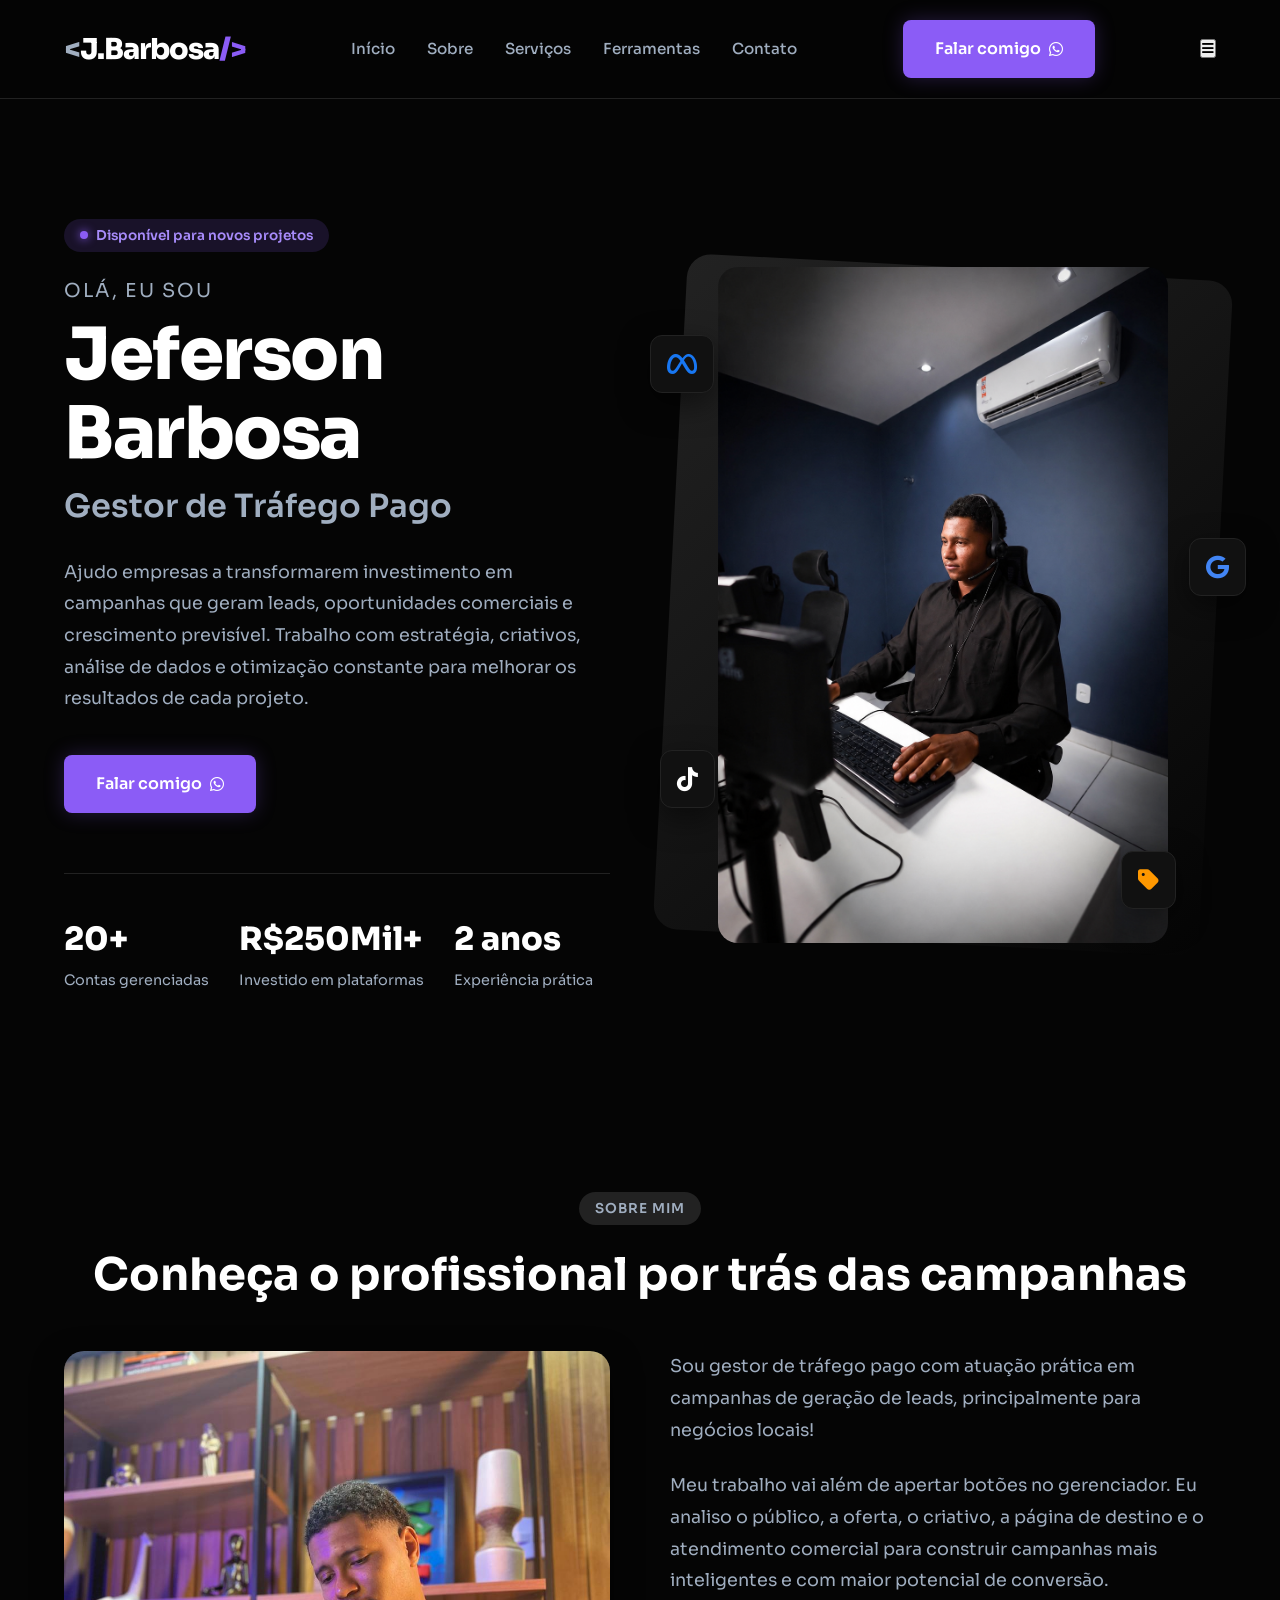
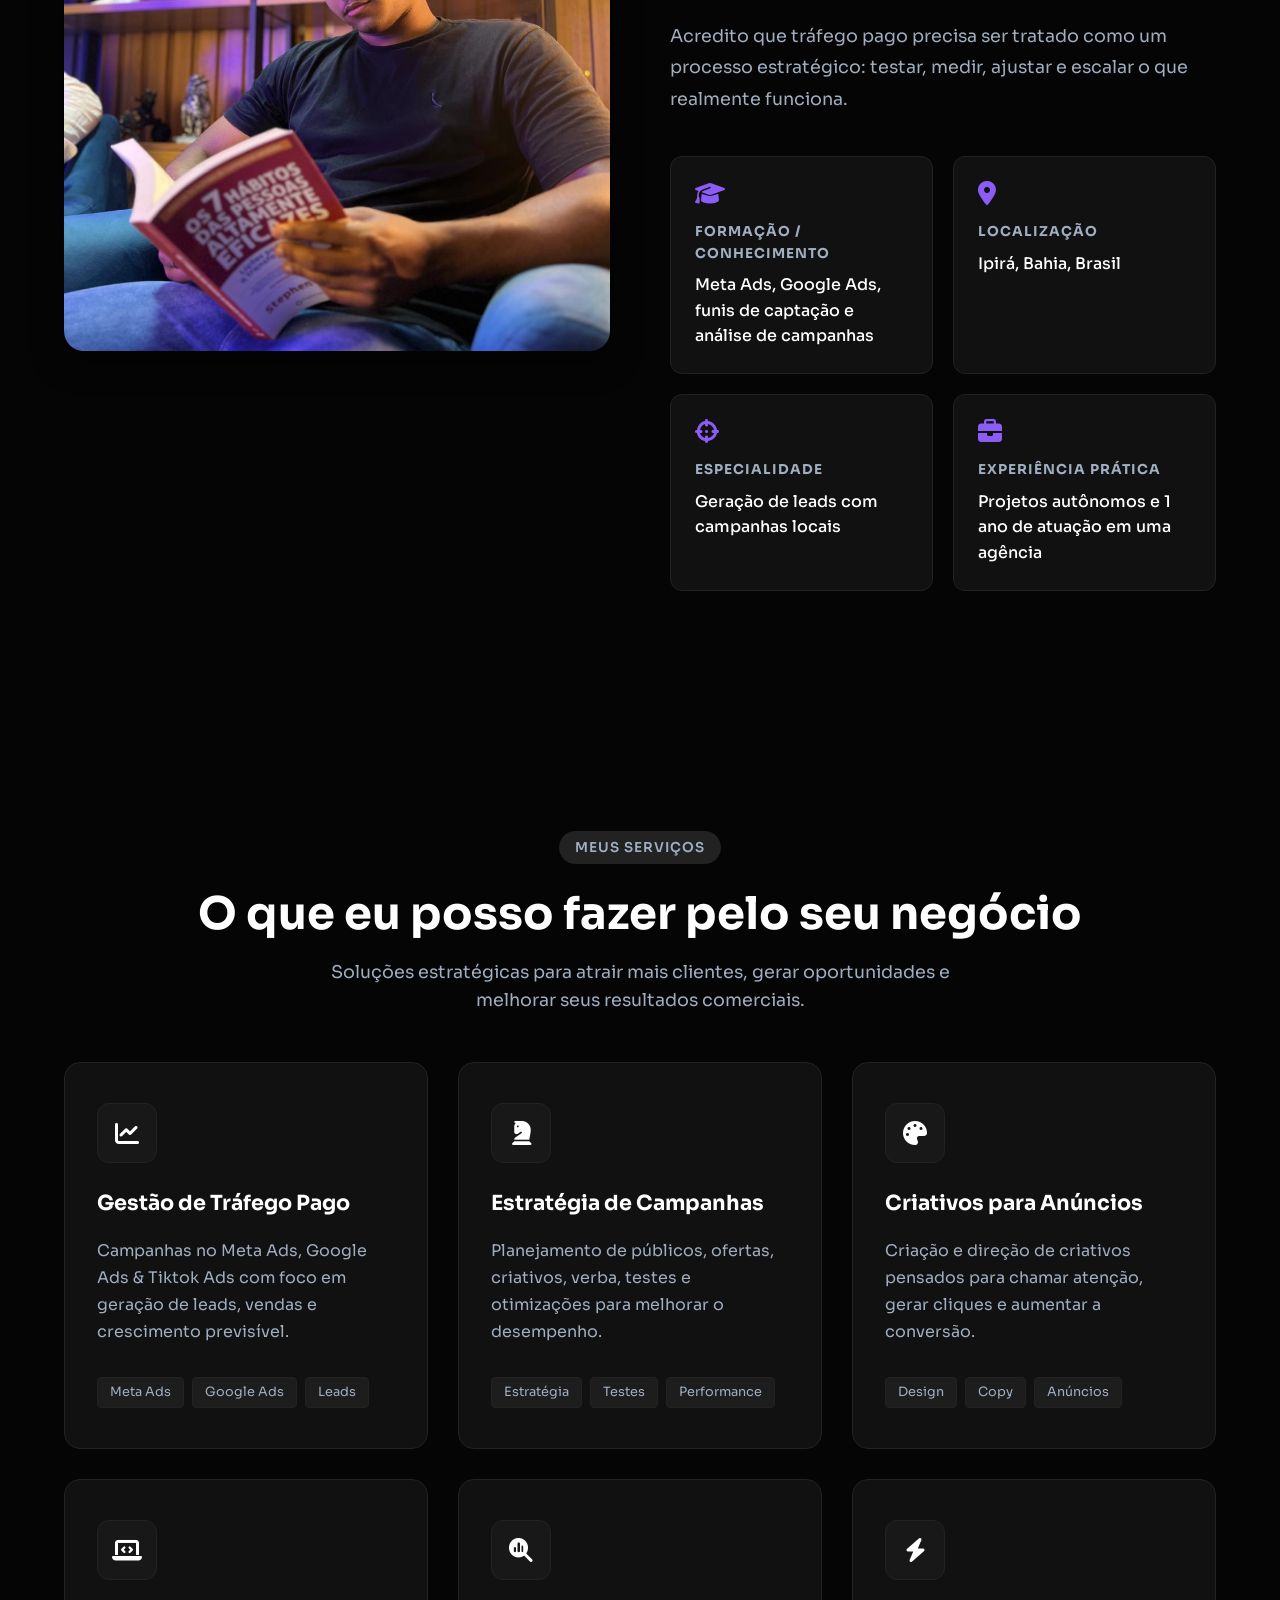
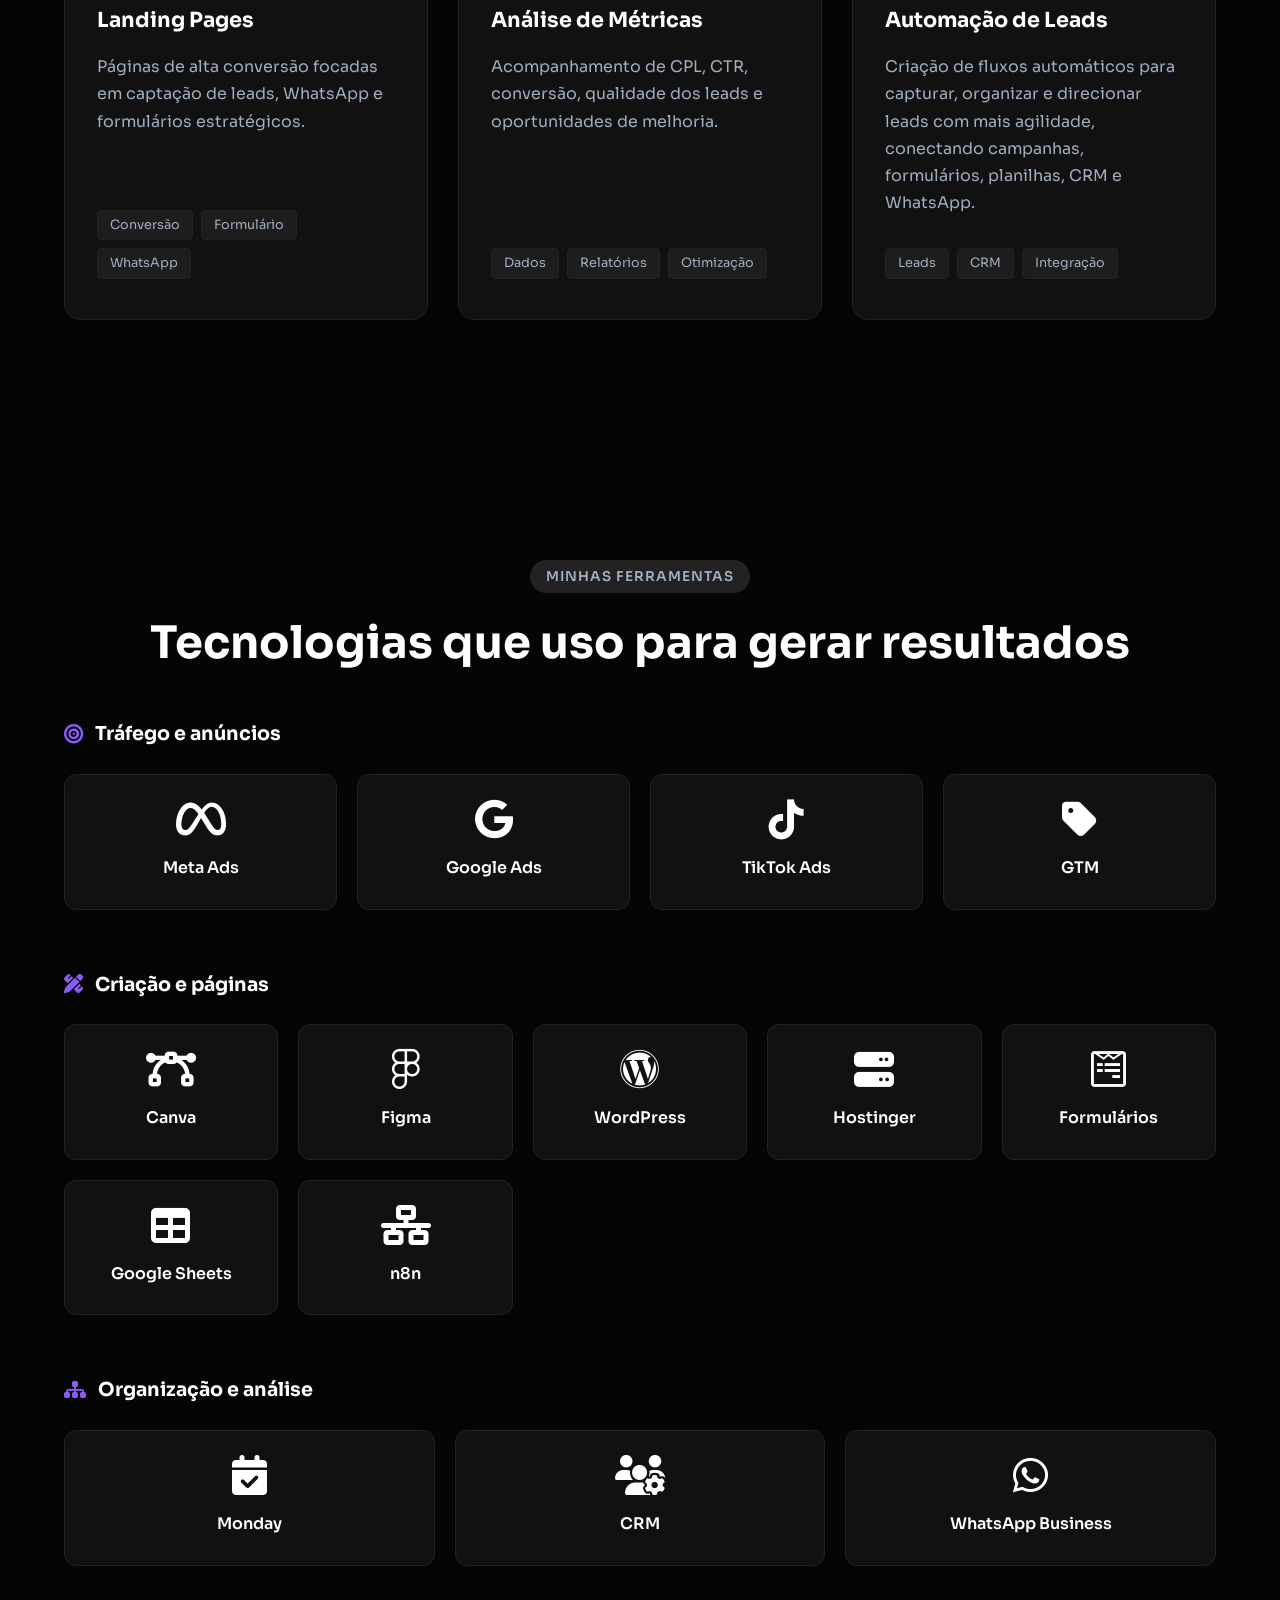
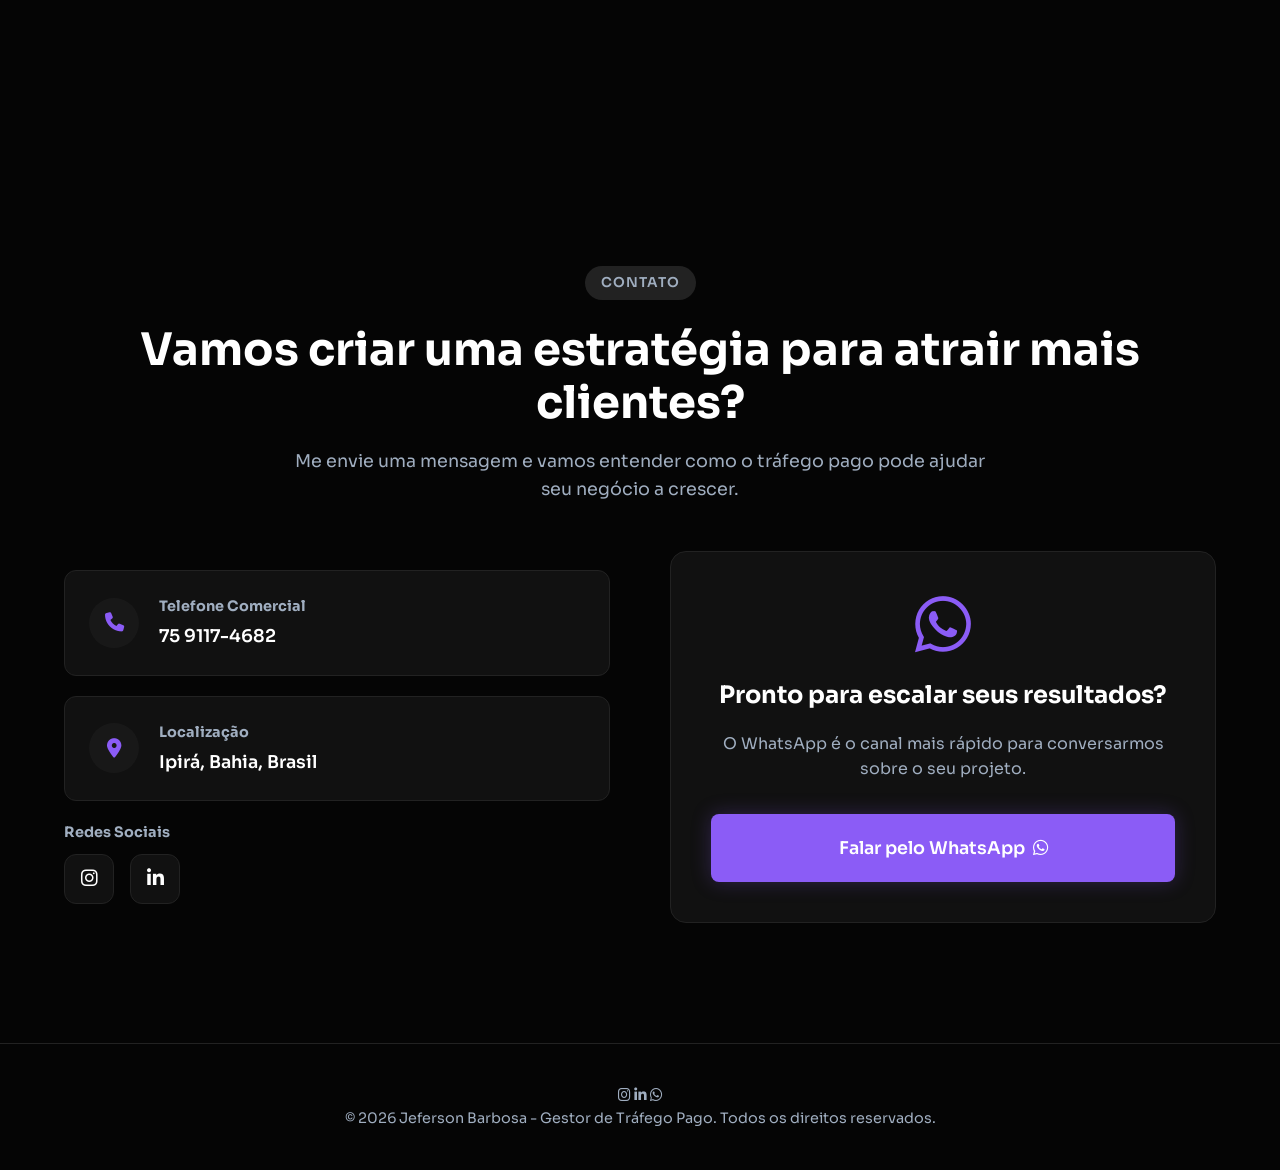
==== index.html @ 3fdb2f3f "Deploy: Atualização do portfólio para versão HTML estática (Dark Theme)" ====
<!DOCTYPE html>
<html lang="pt-BR">
<head>
    <meta charset="UTF-8">
    <meta name="viewport" content="width=device-width, initial-scale=1.0">
    <title>Jeferson Barbosa - Gestor de Tráfego Pago</title>
    
    <!-- Google Fonts -->
    <link href="https://fonts.googleapis.com/css2?family=Sora:wght@300;400;600;700;800&display=swap" rel="stylesheet">
    
    <!-- Font Awesome -->
    <link rel="stylesheet" href="https://cdnjs.cloudflare.com/ajax/libs/font-awesome/6.4.0/css/all.min.css">
    
    <!-- Custom CSS -->
    <link rel="stylesheet" href="style.css">
</head>
<body>

    <!-- Header Section -->
    <header class="header">
        <div class="container">
            <div class="navbar">
                <a href="#" class="logo" style="font-size: 1.8rem; font-weight: 800; color: var(--color-text-main); letter-spacing: -1px;">
                    <span style="color: var(--color-text-muted);">&lt;</span>J.Barbosa<span style="color: var(--color-accent);">/&gt;</span>
                </a>
                
                <nav class="nav-links">
                    <a href="#inicio" class="nav-link">Início</a>
                    <a href="#sobre" class="nav-link">Sobre</a>
                    <a href="#servicos" class="nav-link">Serviços</a>
                    <a href="#ferramentas" class="nav-link">Ferramentas</a>
                    <a href="#contato" class="nav-link">Contato</a>
                </nav>

                <a href="https://api.whatsapp.com/send?phone=5575992917195&text=Ol%C3%A1%2C%20Jeferson%21%20Gostaria%20de%20entender%20como%20o%20tr%C3%A1fego%20pago%20pode%20ajudar%20meu%20neg%C3%B3cio." class="btn btn-primary" target="_blank" rel="noopener noreferrer">
                    Falar comigo <i class="fa-brands fa-whatsapp"></i>
                </a>
                
                <button class="mobile-menu-btn">
                    <i class="fa-solid fa-bars"></i>
                </button>
            </div>
        </div>
    </header>

    <!-- 1. Hero / Início -->
    <section class="hero" id="inicio">
        <div class="container">
            <div class="hero-content">
                <div class="hero-text">
                    <div class="hero-badge">
                        Disponível para novos projetos
                    </div>
                    <p class="hero-greeting">Olá, eu sou</p>
                    <h1 class="hero-title">Jeferson Barbosa</h1>
                    <h2 class="hero-subtitle">Gestor de Tráfego Pago</h2>
                    
                    <p class="hero-description">
                        Ajudo empresas a transformarem investimento em campanhas que geram leads, oportunidades comerciais e crescimento previsível. Trabalho com estratégia, criativos, análise de dados e otimização constante para melhorar os resultados de cada projeto.
                    </p>
                    
                    <a href="https://api.whatsapp.com/send?phone=5575992917195&text=Ol%C3%A1%2C%20Jeferson%21%20Tenho%20interesse%20em%20estruturar%20campanhas%20para%20gerar%20leads." class="btn btn-primary" target="_blank" rel="noopener noreferrer">
                        Falar comigo <i class="fa-brands fa-whatsapp"></i>
                    </a>

                    <div class="hero-stats">
                        <div class="stat-item">
                            <h4>20+</h4>
                            <p>Contas gerenciadas</p>
                        </div>
                        <div class="stat-item">
                            <h4>R$250Mil+</h4>
                            <p>Investido em plataformas</p>
                        </div>
                        <div class="stat-item">
                            <h4>2 anos</h4>
                            <p>Experiência prática</p>
                        </div>
                    </div>
                </div>

                <div class="hero-image-container">
                    <div class="hero-image-bg"></div>
                    <img src="./assets/img/perfil.png" alt="Jeferson Barbosa - Gestor de Tráfego" class="hero-image" onerror="this.src='https://images.unsplash.com/photo-1556157382-97eda2d62296?w=500&auto=format&fit=crop&q=80'">
                    
                    <div class="floating-icon icon-meta"><i class="fa-brands fa-meta"></i></div>
                    <div class="floating-icon icon-google"><i class="fa-brands fa-google"></i></div>
                    <div class="floating-icon icon-tiktok"><i class="fa-brands fa-tiktok"></i></div>
                    <div class="floating-icon icon-gtm"><i class="fa-solid fa-tag"></i></div>
                </div>
            </div>
        </div>
    </section>

    <!-- 2. Sobre mim -->
    <section class="section-padding" id="sobre">
        <div class="container">
            <div class="text-center">
                <span class="section-tag">Sobre mim</span>
                <h2 class="section-title">Conheça o profissional por trás das campanhas</h2>
                <div class="section-subtitle mx-auto"></div>
            </div>

            <div class="sobre-grid">
                <div class="sobre-image-container">
                    <img src="./assets/img/sobre-foto.jpg" alt="Jeferson Estudando" style="width: 100%; height: 100%; max-height: 600px; object-fit: cover; border-radius: 20px; box-shadow: 0 10px 30px rgba(0,0,0,0.5);">
                </div>

                <div class="sobre-content">
                    <div class="sobre-text">
                        <p>
                            Sou gestor de tráfego pago com atuação prática em campanhas de geração de leads, principalmente para negócios locais!
                        </p>
                        <p>
                            Meu trabalho vai além de apertar botões no gerenciador. Eu analiso o público, a oferta, o criativo, a página de destino e o atendimento comercial para construir campanhas mais inteligentes e com maior potencial de conversão.
                        </p>
                        <p style="margin-bottom: 40px;">
                            Acredito que tráfego pago precisa ser tratado como um processo estratégico: testar, medir, ajustar e escalar o que realmente funciona.
                        </p>
                    </div>

                    <div class="info-cards">
                        <div class="info-card">
                            <i class="fa-solid fa-graduation-cap info-icon"></i>
                            <h4 class="info-title">Formação / Conhecimento</h4>
                            <p class="info-desc">Meta Ads, Google Ads, funis de captação e análise de campanhas</p>
                        </div>
                        <div class="info-card">
                            <i class="fa-solid fa-location-dot info-icon"></i>
                            <h4 class="info-title">Localização</h4>
                            <p class="info-desc">Ipirá, Bahia, Brasil</p>
                        </div>
                        <div class="info-card">
                            <i class="fa-solid fa-crosshairs info-icon"></i>
                            <h4 class="info-title">Especialidade</h4>
                            <p class="info-desc">Geração de leads com campanhas locais</p>
                        </div>
                        <div class="info-card">
                            <i class="fa-solid fa-briefcase info-icon"></i>
                            <h4 class="info-title">Experiência Prática</h4>
                            <p class="info-desc">Projetos autônomos e 1 ano de atuação em uma agência</p>
                        </div>
                    </div>
                </div>
            </div>
        </div>
    </section>

    <!-- 3. Serviços -->
    <section class="section-padding" id="servicos">
        <div class="container">
            <div class="text-center">
                <span class="section-tag">Meus serviços</span>
                <h2 class="section-title">O que eu posso fazer pelo seu negócio</h2>
                <p class="section-subtitle mx-auto">
                    Soluções estratégicas para atrair mais clientes, gerar oportunidades e melhorar seus resultados comerciais.
                </p>
            </div>

            <div class="services-grid">
                <!-- Card 1 -->
                <div class="service-card">
                    <div class="service-icon-wrap"><i class="fa-solid fa-chart-line"></i></div>
                    <h3 class="service-title">Gestão de Tráfego Pago</h3>
                    <p class="service-desc">Campanhas no Meta Ads, Google Ads & Tiktok Ads com foco em geração de leads, vendas e crescimento previsível.</p>
                    <div class="service-tags">
                        <span class="service-tag">Meta Ads</span>
                        <span class="service-tag">Google Ads</span>
                        <span class="service-tag">Leads</span>
                    </div>
                </div>

                <!-- Card 2 -->
                <div class="service-card">
                    <div class="service-icon-wrap"><i class="fa-solid fa-chess-knight"></i></div>
                    <h3 class="service-title">Estratégia de Campanhas</h3>
                    <p class="service-desc">Planejamento de públicos, ofertas, criativos, verba, testes e otimizações para melhorar o desempenho.</p>
                    <div class="service-tags">
                        <span class="service-tag">Estratégia</span>
                        <span class="service-tag">Testes</span>
                        <span class="service-tag">Performance</span>
                    </div>
                </div>

                <!-- Card 3 -->
                <div class="service-card">
                    <div class="service-icon-wrap"><i class="fa-solid fa-palette"></i></div>
                    <h3 class="service-title">Criativos para Anúncios</h3>
                    <p class="service-desc">Criação e direção de criativos pensados para chamar atenção, gerar cliques e aumentar a conversão.</p>
                    <div class="service-tags">
                        <span class="service-tag">Design</span>
                        <span class="service-tag">Copy</span>
                        <span class="service-tag">Anúncios</span>
                    </div>
                </div>

                <!-- Card 4 -->
                <div class="service-card">
                    <div class="service-icon-wrap"><i class="fa-solid fa-laptop-code"></i></div>
                    <h3 class="service-title">Landing Pages</h3>
                    <p class="service-desc">Páginas de alta conversão focadas em captação de leads, WhatsApp e formulários estratégicos.</p>
                    <div class="service-tags">
                        <span class="service-tag">Conversão</span>
                        <span class="service-tag">Formulário</span>
                        <span class="service-tag">WhatsApp</span>
                    </div>
                </div>

                <!-- Card 5 -->
                <div class="service-card">
                    <div class="service-icon-wrap"><i class="fa-solid fa-magnifying-glass-chart"></i></div>
                    <h3 class="service-title">Análise de Métricas</h3>
                    <p class="service-desc">Acompanhamento de CPL, CTR, conversão, qualidade dos leads e oportunidades de melhoria.</p>
                    <div class="service-tags">
                        <span class="service-tag">Dados</span>
                        <span class="service-tag">Relatórios</span>
                        <span class="service-tag">Otimização</span>
                    </div>
                </div>

                <!-- Card 6 -->
                <div class="service-card">
                    <div class="service-icon-wrap"><i class="fa-solid fa-bolt"></i></div>
                    <h3 class="service-title">Automação de Leads</h3>
                    <p class="service-desc">Criação de fluxos automáticos para capturar, organizar e direcionar leads com mais agilidade, conectando campanhas, formulários, planilhas, CRM e WhatsApp.</p>
                    <div class="service-tags">
                        <span class="service-tag">Leads</span>
                        <span class="service-tag">CRM</span>
                        <span class="service-tag">Integração</span>
                    </div>
                </div>
            </div>
        </div>
    </section>

    <!-- 4. Ferramentas -->
    <section class="section-padding" id="ferramentas">
        <div class="container">
            <div class="text-center">
                <span class="section-tag">Minhas ferramentas</span>
                <h2 class="section-title">Tecnologias que uso para gerar resultados</h2>
                <div class="section-subtitle mx-auto"></div>
            </div>

            <div class="tools-group">
                <h3><i class="fa-solid fa-bullseye text-accent"></i> Tráfego e anúncios</h3>
                <div class="tools-grid">
                    <div class="tool-card">
                        <i class="fa-brands fa-meta tool-icon"></i>
                        <p class="tool-name">Meta Ads</p>
                    </div>
                    <div class="tool-card">
                        <i class="fa-brands fa-google tool-icon"></i>
                        <p class="tool-name">Google Ads</p>
                    </div>
                    <div class="tool-card">
                        <i class="fa-brands fa-tiktok tool-icon"></i>
                        <p class="tool-name">TikTok Ads</p>
                    </div>
                    <div class="tool-card">
                        <i class="fa-solid fa-tag tool-icon"></i>
                        <p class="tool-name">GTM</p>
                    </div>
                </div>
            </div>

            <div class="tools-group">
                <h3><i class="fa-solid fa-pen-ruler text-accent"></i> Criação e páginas</h3>
                <div class="tools-grid">
                    <div class="tool-card">
                        <i class="fa-solid fa-bezier-curve tool-icon"></i>
                        <p class="tool-name">Canva</p>
                    </div>
                    <div class="tool-card">
                        <i class="fa-brands fa-figma tool-icon"></i>
                        <p class="tool-name">Figma</p>
                    </div>
                    <div class="tool-card">
                        <i class="fa-brands fa-wordpress tool-icon"></i>
                        <p class="tool-name">WordPress</p>
                    </div>
                    <div class="tool-card">
                        <i class="fa-solid fa-server tool-icon"></i>
                        <p class="tool-name">Hostinger</p>
                    </div>
                    <div class="tool-card">
                        <i class="fa-brands fa-wpforms tool-icon"></i>
                        <p class="tool-name">Formulários</p>
                    </div>
                    <div class="tool-card">
                        <i class="fa-solid fa-table tool-icon"></i>
                        <p class="tool-name">Google Sheets</p>
                    </div>
                    <div class="tool-card">
                        <i class="fa-solid fa-network-wired tool-icon"></i>
                        <p class="tool-name">n8n</p>
                    </div>
                </div>
            </div>

            <div class="tools-group">
                <h3><i class="fa-solid fa-sitemap text-accent"></i> Organização e análise</h3>
                <div class="tools-grid">
                    <div class="tool-card">
                        <i class="fa-solid fa-calendar-check tool-icon"></i>
                        <p class="tool-name">Monday</p>
                    </div>
                    <div class="tool-card">
                        <i class="fa-solid fa-users-gear tool-icon"></i>
                        <p class="tool-name">CRM</p>
                    </div>
                    <div class="tool-card">
                        <i class="fa-brands fa-whatsapp tool-icon"></i>
                        <p class="tool-name">WhatsApp Business</p>
                    </div>
                </div>
            </div>
        </div>
    </section>

    <!-- 5. Contato -->
    <section class="section-padding contact-section" id="contato">
        <div class="container">
            <div class="text-center">
                <span class="section-tag">Contato</span>
                <h2 class="section-title">Vamos criar uma estratégia para atrair mais clientes?</h2>
                <p class="section-subtitle mx-auto">
                    Me envie uma mensagem e vamos entender como o tráfego pago pode ajudar seu negócio a crescer.
                </p>
            </div>

            <div class="contact-grid">
                <div class="contact-cards">
                    <div class="contact-card">
                        <div class="contact-card-icon"><i class="fa-solid fa-phone"></i></div>
                        <div>
                            <h4>Telefone Comercial</h4>
                            <p>75 9117-4682</p>
                        </div>
                    </div>
                    <div class="contact-card">
                        <div class="contact-card-icon"><i class="fa-solid fa-location-dot"></i></div>
                        <div>
                            <h4>Localização</h4>
                            <p>Ipirá, Bahia, Brasil</p>
                        </div>
                    </div>
                    <div>
                        <h4 style="color: var(--color-text-muted); font-size: 0.9rem; margin-bottom: 8px;">Redes Sociais</h4>
                        <div class="social-cards">
                            <a href="https://www.instagram.com/mr.barbosa20/" target="_blank" class="social-card" aria-label="Instagram">
                                <i class="fa-brands fa-instagram"></i>
                            </a>
                            <a href="https://www.linkedin.com/in/jefferson-barbosa-274703274/" target="_blank" class="social-card" aria-label="LinkedIn">
                                <i class="fa-brands fa-linkedin-in"></i>
                            </a>
                        </div>
                    </div>
                </div>

                <div class="contact-cta">
                    <div style="background-color: var(--color-bg-card); padding: 40px; border-radius: 16px; border: 1px solid var(--color-border); text-align: center;">
                        <i class="fa-brands fa-whatsapp" style="font-size: 4rem; color: var(--color-accent); margin-bottom: 20px;"></i>
                        <h3 style="font-size: 1.5rem; margin-bottom: 16px;">Pronto para escalar seus resultados?</h3>
                        <p style="color: var(--color-text-muted); margin-bottom: 32px;">O WhatsApp é o canal mais rápido para conversarmos sobre o seu projeto.</p>
                        
                        <a href="https://api.whatsapp.com/send?phone=5575992917195&text=Ol%C3%A1%2C%20Jeferson%21%20Gostaria%20de%20entender%20como%20o%20tr%C3%A1fego%20pago%20pode%20ajudar%20meu%20neg%C3%B3cio." class="btn btn-primary" style="width: 100%; font-size: 1.1rem; padding: 20px;" target="_blank" rel="noopener noreferrer">
                            Falar pelo WhatsApp <i class="fa-brands fa-whatsapp"></i>
                        </a>
                    </div>
                </div>
            </div>
        </div>
    </section>

    <!-- Footer -->
    <footer class="footer">
        <div class="container">
            <div class="footer-content">
                <div class="footer-socials">
                    <a href="https://www.instagram.com/mr.barbosa20/" target="_blank" rel="noopener noreferrer"><i class="fa-brands fa-instagram"></i></a>
                    <a href="https://www.linkedin.com/in/jefferson-barbosa-274703274/" target="_blank" rel="noopener noreferrer"><i class="fa-brands fa-linkedin-in"></i></a>
                    <a href="https://api.whatsapp.com/send?phone=5575992917195&text=Ol%C3%A1%2C%20Jeferson%21%20Gostaria%20de%20entender%20como%20o%20tr%C3%A1fego%20pago%20pode%20ajudar%20meu%20neg%C3%B3cio." target="_blank" rel="noopener noreferrer"><i class="fa-brands fa-whatsapp"></i></a>
                </div>
            </div>
            <div class="footer-bottom">
                &copy; 2026 Jeferson Barbosa - Gestor de Tráfego Pago. Todos os direitos reservados.
            </div>
        </div>
    </footer>

    <!-- JS -->
    <script src="./assets/js/main.js"></script>
</body>
</html>
---- style.css ----
/*
Theme Name: Nexus Consorcio Performance
Theme URI: 
Author: Jeferson Barbosa
Author URI: 
Description: Tema premium para Landing Page de Gestão de Tráfego focada em Performance e Crescimento.
Version: 2.0
Text Domain: nexus-consorcio
*/

/* Base Resets */
* {
    margin: 0;
    padding: 0;
    box-sizing: border-box;
}

:root {
    --color-bg-main: #050505;
    --color-bg-card: #111111;
    --color-bg-card-hover: #1A1A1A;
    --color-border: #222222;
    --color-border-hover: #333333;
    
    --color-text-main: #FFFFFF;
    --color-text-muted: #A0AEC0;
    
    --color-accent: #8B5CF6; /* Roxo Premium */
    --color-accent-hover: #7C3AED;
    --color-accent-glow: rgba(139, 92, 246, 0.25);
    
    --color-pill-bg: rgba(139, 92, 246, 0.15);
    --color-pill-text: #A78BFA;
    
    --font-main: 'Sora', sans-serif;
    --transition-fast: 0.3s ease;
}

html {
    scroll-behavior: smooth;
    scroll-padding-top: 100px;
}

body {
    font-family: var(--font-main);
    color: var(--color-text-main);
    background-color: var(--color-bg-main);
    line-height: 1.6;
    overflow-x: hidden;
}

a {
    text-decoration: none;
    color: inherit;
    transition: all var(--transition-fast);
}

.container {
    max-width: 1200px;
    margin: 0 auto;
    padding: 0 24px;
}

.fw-bold { font-weight: 800; }
.fw-semibold { font-weight: 600; }
.text-accent { color: var(--color-accent); }

/* Typography Utility */
.section-tag {
    display: inline-block;
    padding: 6px 16px;
    background-color: var(--color-border);
    color: var(--color-text-muted);
    border-radius: 20px;
    font-size: 0.85rem;
    font-weight: 600;
    text-transform: uppercase;
    letter-spacing: 1px;
    margin-bottom: 24px;
}

.section-title {
    font-size: 2.8rem;
    font-weight: 700;
    margin-bottom: 1rem;
    color: var(--color-text-main);
    line-height: 1.2;
}

.section-subtitle {
    font-size: 1.1rem;
    color: var(--color-text-muted);
    max-width: 700px;
    margin-bottom: 3rem;
}

.text-center { text-align: center; }
.mx-auto { margin-left: auto; margin-right: auto; }

/* Buttons */
.btn {
    display: inline-flex;
    align-items: center;
    justify-content: center;
    gap: 8px;
    padding: 16px 32px;
    font-weight: 600;
    border-radius: 8px;
    cursor: pointer;
    transition: all var(--transition-fast);
    border: none;
}

.btn-primary {
    background-color: var(--color-accent);
    color: #fff;
    box-shadow: 0 0 20px var(--color-accent-glow);
}

.btn-primary:hover {
    background-color: var(--color-accent-hover);
    transform: translateY(-2px);
    box-shadow: 0 5px 25px rgba(139, 92, 246, 0.4);
}

/* Header Section */
.header {
    padding: 20px 0;
    background-color: rgba(5, 5, 5, 0.9);
    position: sticky;
    top: 0;
    z-index: 100;
    backdrop-filter: blur(12px);
    border-bottom: 1px solid var(--color-border);
}

.navbar {
    display: flex;
    justify-content: space-between;
    align-items: center;
}

.logo img {
    height: 90px;
    width: auto;
    object-fit: contain;
    margin: -25px 0;
    filter: brightness(0) invert(1);
}

.nav-links {
    display: flex;
    gap: 32px;
}

.nav-link {
    font-weight: 500;
    font-size: 0.95rem;
    color: var(--color-text-muted);
}

.nav-link:hover {
    color: var(--color-text-main);
}

/* Hero Section */
.hero {
    padding: 120px 0 80px 0;
    min-height: calc(100vh - 90px);
    display: flex;
    align-items: center;
}

.hero-content {
    display: grid;
    grid-template-columns: 1fr 1fr;
    gap: 60px;
    align-items: center;
}

.hero-badge {
    display: inline-flex;
    align-items: center;
    gap: 8px;
    padding: 6px 16px;
    background-color: var(--color-pill-bg);
    color: var(--color-pill-text);
    border-radius: 20px;
    font-size: 0.85rem;
    font-weight: 600;
    margin-bottom: 24px;
}

.hero-badge::before {
    content: '';
    width: 8px;
    height: 8px;
    background-color: var(--color-accent);
    border-radius: 50%;
    box-shadow: 0 0 10px var(--color-accent);
}

.hero-greeting {
    font-size: 1.2rem;
    color: var(--color-text-muted);
    margin-bottom: 8px;
    text-transform: uppercase;
    letter-spacing: 2px;
}

.hero-title {
    font-size: 4.5rem;
    line-height: 1.1;
    margin-bottom: 8px;
    font-weight: 800;
    letter-spacing: -0.02em;
}

.hero-subtitle {
    font-size: 2rem;
    color: var(--color-text-muted);
    margin-bottom: 24px;
    font-weight: 600;
}

.hero-description {
    color: var(--color-text-muted);
    font-size: 1.1rem;
    margin-bottom: 40px;
    line-height: 1.8;
}

.hero-stats {
    display: flex;
    gap: 30px;
    margin-top: 60px;
    padding-top: 40px;
    border-top: 1px solid var(--color-border);
}

.stat-item h4 {
    font-size: 2rem;
    font-weight: 800;
    color: var(--color-text-main);
    margin-bottom: 4px;
    white-space: nowrap;
}

.stat-item p {
    color: var(--color-text-muted);
    font-size: 0.9rem;
}

.hero-image-container {
    position: relative;
    display: flex;
    justify-content: center;
    align-items: center;
}

.hero-image {
    width: 100%;
    max-width: 450px;
    border-radius: 20px;
    position: relative;
    z-index: 2;
}

.hero-image-bg {
    position: absolute;
    width: 100%;
    height: 100%;
    background: linear-gradient(135deg, var(--color-border), var(--color-bg-main));
    border-radius: 24px;
    transform: rotate(3deg);
    z-index: 1;
}

.floating-icon {
    position: absolute;
    background-color: var(--color-bg-card);
    padding: 16px;
    border-radius: 12px;
    border: 1px solid var(--color-border);
    box-shadow: 0 10px 30px rgba(0,0,0,0.5);
    z-index: 3;
    animation: float 6s ease-in-out infinite;
    display: flex;
    align-items: center;
    justify-content: center;
    font-size: 1.5rem;
}

.icon-meta { top: 10%; left: -20px; animation-delay: 0s; color: #1877F2; }
.icon-google { top: 40%; right: -30px; animation-delay: 1s; color: #4285F4; }
.icon-tiktok { bottom: 20%; left: -10px; animation-delay: 2s; color: #fff; }
.icon-gtm { bottom: 5%; right: 40px; animation-delay: 3s; color: #FF9800; }

@keyframes float {
    0% { transform: translateY(0px); }
    50% { transform: translateY(-15px); }
    100% { transform: translateY(0px); }
}

/* Common Section Padding */
.section-padding {
    padding: 120px 0;
}

/* Sobre Mim Section */
.sobre-grid {
    display: grid;
    grid-template-columns: 1fr 1fr;
    gap: 60px;
}

.sobre-text p {
    font-size: 1.1rem;
    color: var(--color-text-muted);
    margin-bottom: 24px;
    line-height: 1.8;
}

.info-cards {
    display: grid;
    grid-template-columns: 1fr 1fr;
    gap: 20px;
}

.info-card {
    background-color: var(--color-bg-card);
    border: 1px solid var(--color-border);
    padding: 24px;
    border-radius: 12px;
    transition: all var(--transition-fast);
}

.info-card:hover {
    border-color: var(--color-border-hover);
    background-color: var(--color-bg-card-hover);
}

.info-icon {
    color: var(--color-accent);
    font-size: 1.5rem;
    margin-bottom: 16px;
}

.info-title {
    font-size: 0.85rem;
    color: var(--color-text-muted);
    text-transform: uppercase;
    letter-spacing: 1px;
    margin-bottom: 8px;
}

.info-desc {
    font-size: 1rem;
    font-weight: 500;
}

/* Serviços Section */
.services-grid {
    display: grid;
    grid-template-columns: repeat(auto-fit, minmax(350px, 1fr));
    gap: 30px;
}

.service-card {
    background-color: var(--color-bg-card);
    border: 1px solid var(--color-border);
    padding: 40px 32px;
    border-radius: 16px;
    transition: all var(--transition-fast);
    display: flex;
    flex-direction: column;
}

.service-card:hover {
    transform: translateY(-5px);
    border-color: var(--color-border-hover);
    background-color: var(--color-bg-card-hover);
    box-shadow: 0 10px 30px rgba(0,0,0,0.3);
}

.service-icon-wrap {
    width: 60px;
    height: 60px;
    background-color: rgba(255,255,255,0.03);
    border: 1px solid var(--color-border);
    border-radius: 12px;
    display: flex;
    align-items: center;
    justify-content: center;
    font-size: 1.5rem;
    color: var(--color-text-main);
    margin-bottom: 24px;
}

.service-card:hover .service-icon-wrap {
    background-color: var(--color-accent);
    border-color: var(--color-accent);
}

.service-title {
    font-size: 1.3rem;
    font-weight: 700;
    margin-bottom: 16px;
}

.service-desc {
    color: var(--color-text-muted);
    line-height: 1.7;
    margin-bottom: 32px;
    flex-grow: 1;
}

.service-tags {
    display: flex;
    flex-wrap: wrap;
    gap: 8px;
}

.service-tag {
    font-size: 0.8rem;
    padding: 4px 12px;
    background-color: rgba(255,255,255,0.05);
    border: 1px solid var(--color-border);
    border-radius: 4px;
    color: var(--color-text-muted);
}

/* Ferramentas Section */
.tools-group {
    margin-bottom: 60px;
}

.tools-group h3 {
    font-size: 1.2rem;
    color: var(--color-text-main);
    margin-bottom: 24px;
    display: flex;
    align-items: center;
    gap: 12px;
}

.tools-grid {
    display: grid;
    grid-template-columns: repeat(auto-fit, minmax(180px, 1fr));
    gap: 20px;
}

.tool-card {
    background-color: var(--color-bg-card);
    border: 1px solid var(--color-border);
    padding: 24px;
    border-radius: 12px;
    text-align: center;
    transition: all var(--transition-fast);
}

.tool-card:hover {
    border-color: var(--color-border-hover);
    background-color: var(--color-bg-card-hover);
}

.tool-icon {
    font-size: 2.5rem;
    margin-bottom: 16px;
}

.tool-name {
    font-weight: 600;
    margin-bottom: 4px;
}

.tool-desc {
    font-size: 0.8rem;
    color: var(--color-text-muted);
}

/* Contato Section */
.contact-section {
    position: relative;
}

.contact-grid {
    display: grid;
    grid-template-columns: 1fr 1fr;
    gap: 60px;
    align-items: center;
}

.contact-cards {
    display: flex;
    flex-direction: column;
    gap: 20px;
}

.contact-card {
    display: flex;
    align-items: center;
    gap: 20px;
    background-color: var(--color-bg-card);
    border: 1px solid var(--color-border);
    padding: 24px;
    border-radius: 12px;
}

.contact-card-icon {
    width: 50px;
    height: 50px;
    background-color: rgba(255,255,255,0.03);
    border-radius: 50%;
    display: flex;
    align-items: center;
    justify-content: center;
    font-size: 1.2rem;
    color: var(--color-accent);
}

.contact-card h4 {
    font-size: 0.9rem;
    color: var(--color-text-muted);
    margin-bottom: 4px;
}

.contact-card p {
    font-weight: 600;
    font-size: 1.1rem;
}

.social-cards {
    display: flex;
    gap: 16px;
    margin-top: 10px;
}

.social-card {
    width: 50px;
    height: 50px;
    background-color: var(--color-bg-card);
    border: 1px solid var(--color-border);
    border-radius: 12px;
    display: flex;
    align-items: center;
    justify-content: center;
    font-size: 1.2rem;
    transition: all var(--transition-fast);
}

.social-card:hover {
    background-color: var(--color-accent);
    border-color: var(--color-accent);
    color: #fff;
}

/* Footer */
.footer {
    padding: 40px 0;
    border-top: 1px solid var(--color-border);
    text-align: center;
    color: var(--color-text-muted);
    font-size: 0.9rem;
}

/* Responsive */
@media (max-width: 992px) {
    .hero-content, .sobre-grid, .contact-grid {
        grid-template-columns: 1fr;
    }
    
    .hero {
        padding: 80px 0;
        text-align: center;
    }
    
    .hero-title { font-size: 3rem; }
    .hero-subtitle { font-size: 1.5rem; }
    
    .hero-stats {
        justify-content: center;
        flex-wrap: wrap;
    }
    
    .hero-image-container {
        margin-top: 40px;
    }
    
    .nav-links, .header .btn {
        display: none;
    }
    
    .info-cards {
        grid-template-columns: 1fr;
    }
    
    .section-title { font-size: 2.2rem; }
}

@media (max-width: 768px) {
    .hero-stats {
        gap: 20px;
    }
    
    .stat-item h4 { font-size: 2rem; }
    
    .floating-icon {
        padding: 12px;
        font-size: 1.2rem;
    }
    
    .icon-meta { left: 0; }
    .icon-google { right: 0; }
}
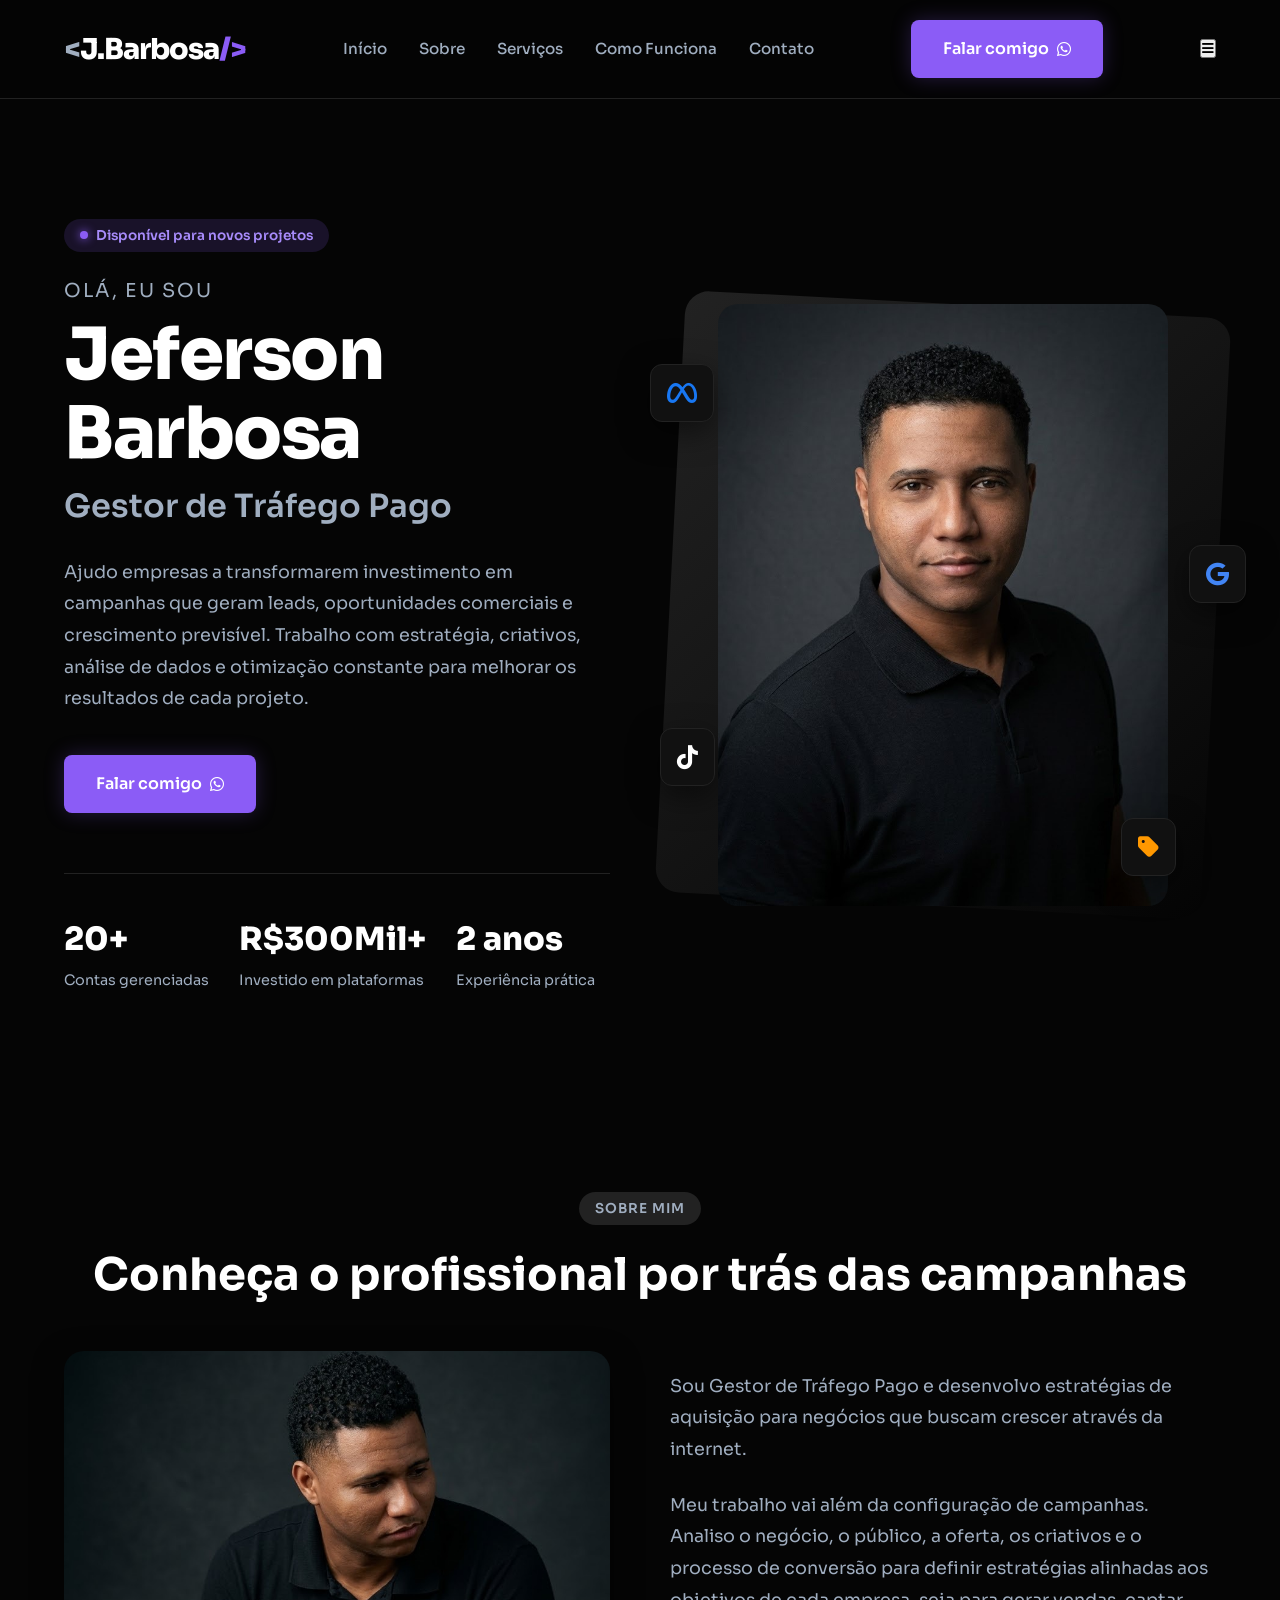
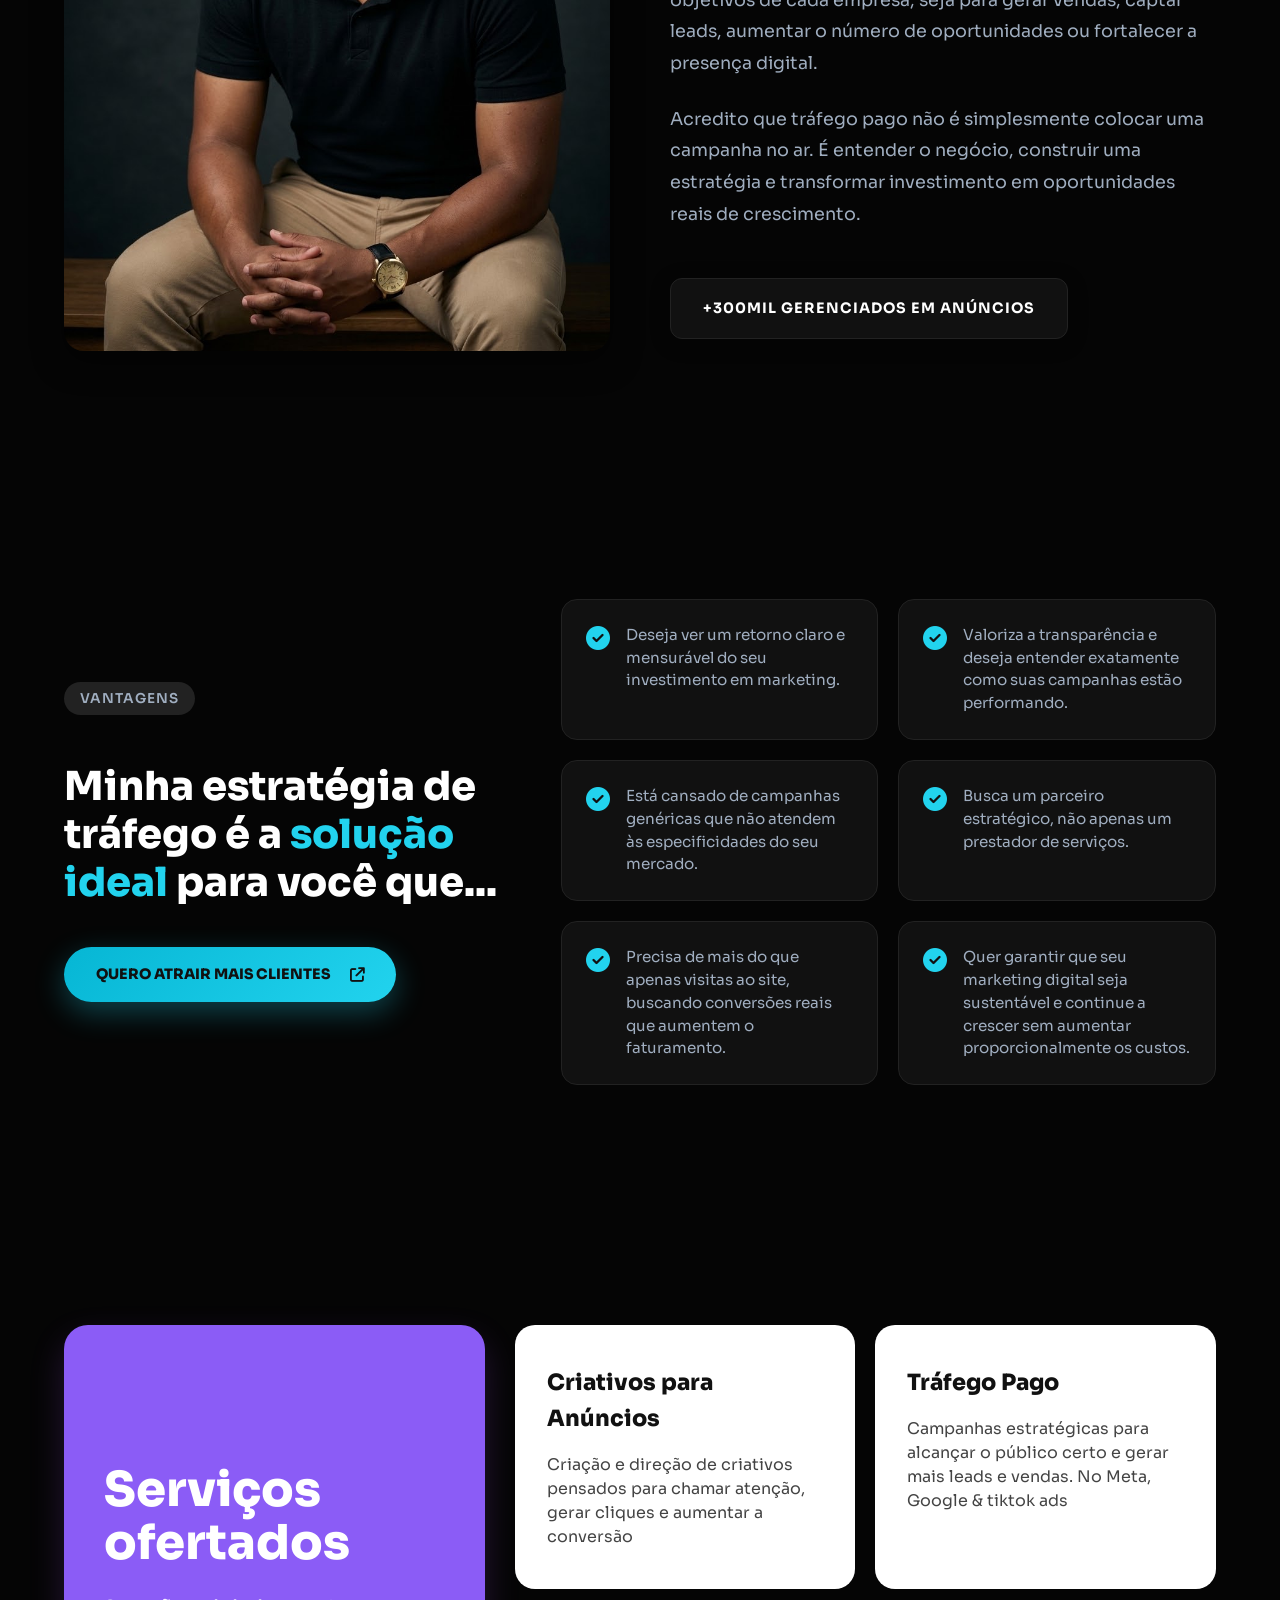
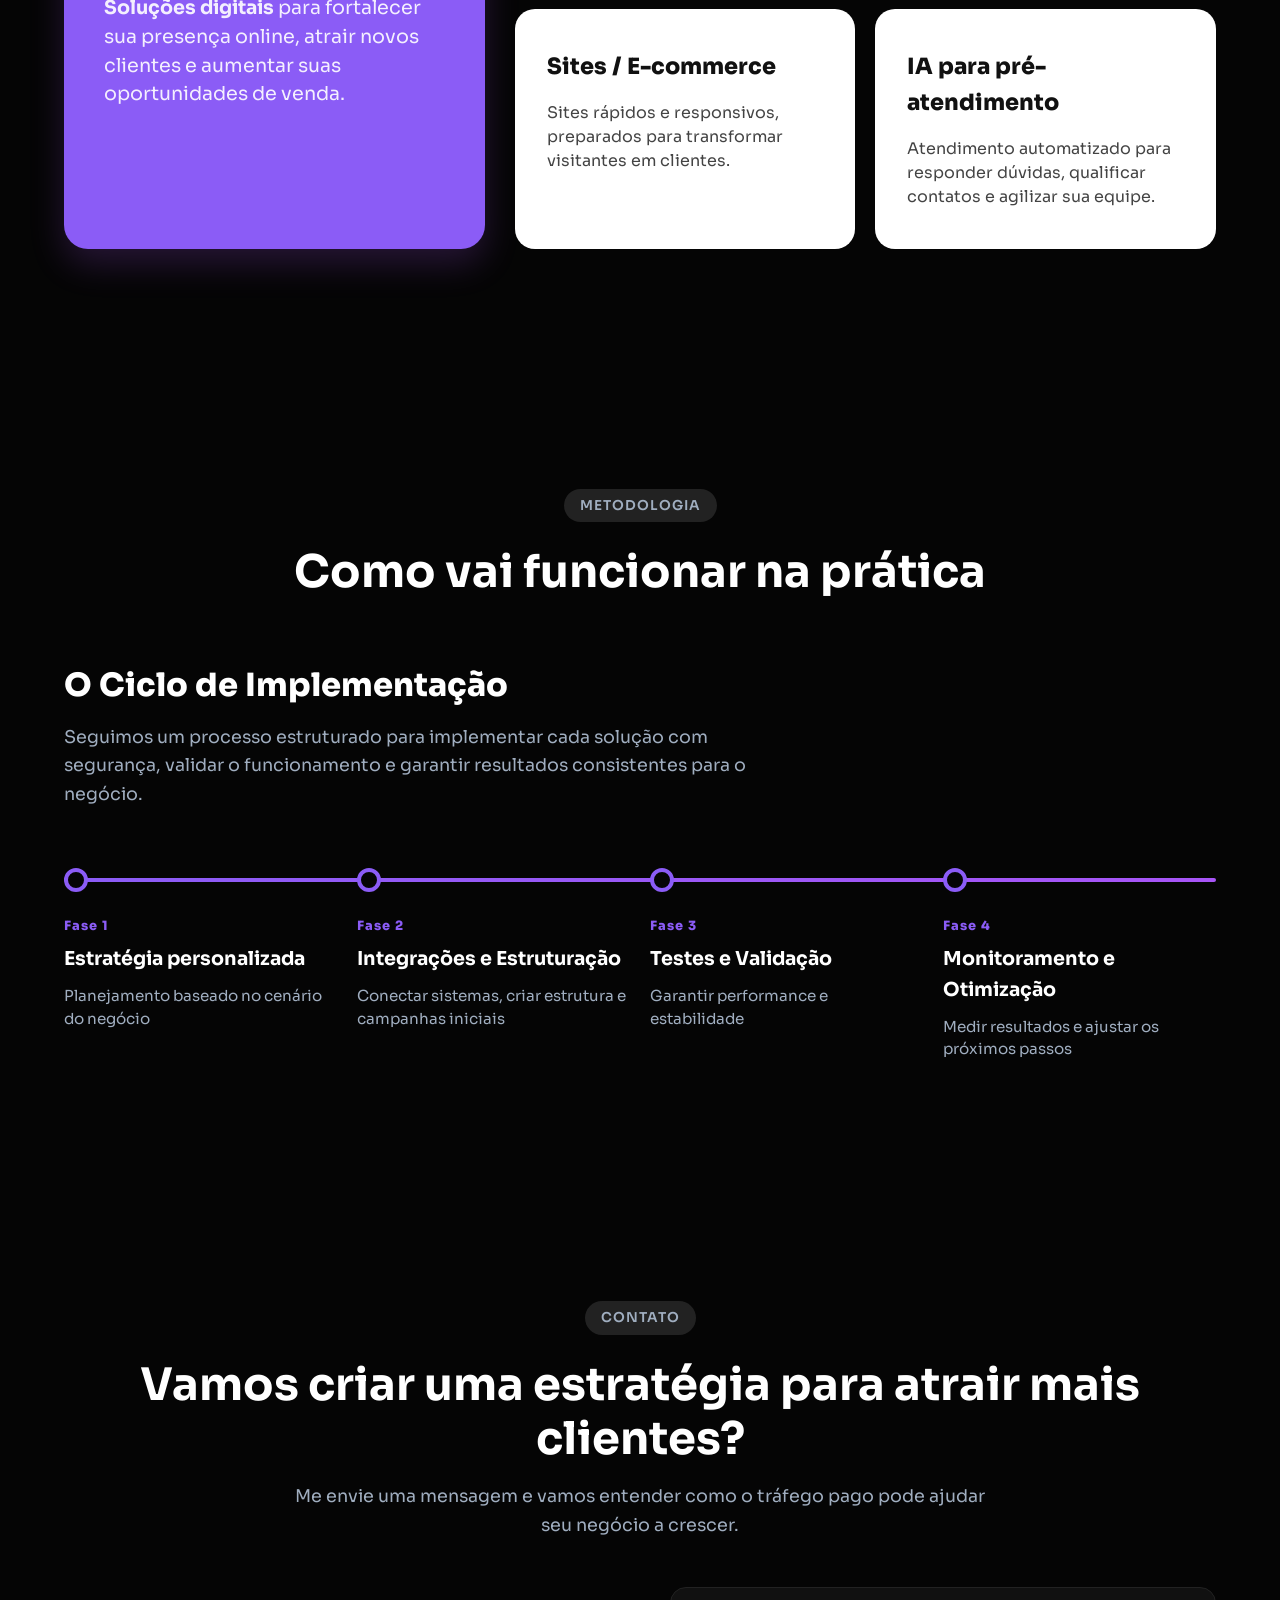
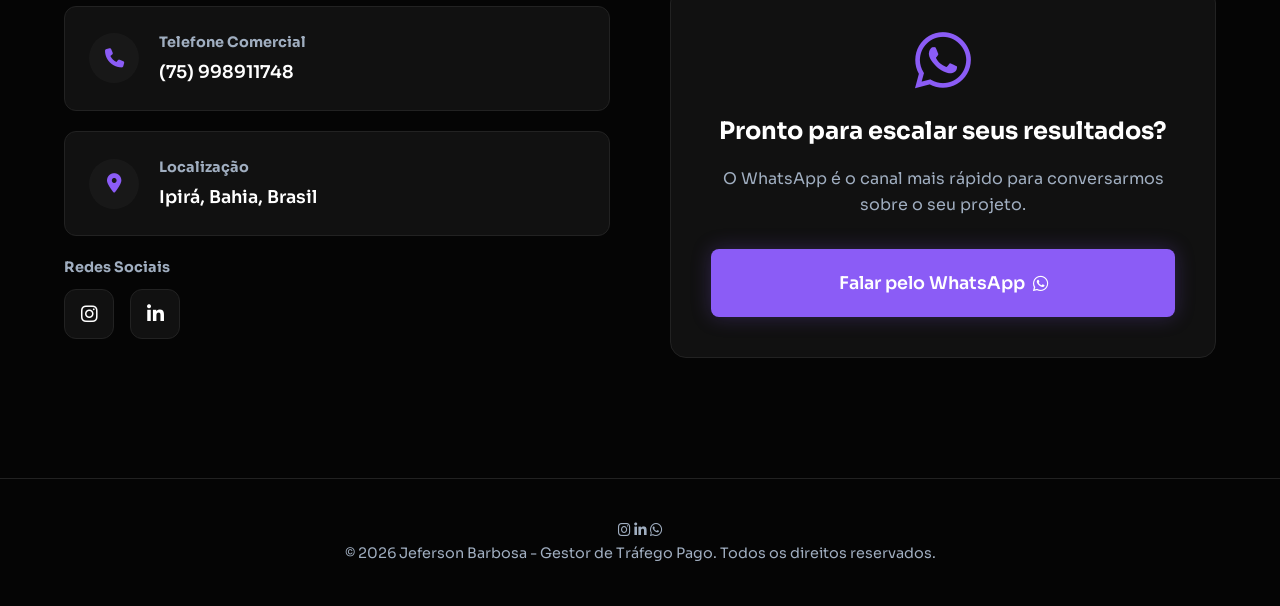
==== commit 9df42ec1: "feat: vantagens, redesign servicos, fases, whatsapp e stats atualizados" ====
--- a/index.html
+++ b/index.html
@@ -28,11 +28,11 @@
                     <a href="#inicio" class="nav-link">Início</a>
                     <a href="#sobre" class="nav-link">Sobre</a>
                     <a href="#servicos" class="nav-link">Serviços</a>
-                    <a href="#ferramentas" class="nav-link">Ferramentas</a>
+                    <a href="#comofunciona" class="nav-link">Como Funciona</a>
                     <a href="#contato" class="nav-link">Contato</a>
                 </nav>
 
-                <a href="https://api.whatsapp.com/send?phone=5575992917195&text=Ol%C3%A1%2C%20Jeferson%21%20Gostaria%20de%20entender%20como%20o%20tr%C3%A1fego%20pago%20pode%20ajudar%20meu%20neg%C3%B3cio." class="btn btn-primary" target="_blank" rel="noopener noreferrer">
+                <a href="https://api.whatsapp.com/send?phone=5575998911748&text=Ol%C3%A1%2C%20Jeferson%21%20Gostaria%20de%20entender%20como%20o%20tr%C3%A1fego%20pago%20pode%20ajudar%20meu%20neg%C3%B3cio." class="btn btn-primary" target="_blank" rel="noopener noreferrer">
                     Falar comigo <i class="fa-brands fa-whatsapp"></i>
                 </a>
                 
@@ -59,7 +59,7 @@
                         Ajudo empresas a transformarem investimento em campanhas que geram leads, oportunidades comerciais e crescimento previsível. Trabalho com estratégia, criativos, análise de dados e otimização constante para melhorar os resultados de cada projeto.
                     </p>
                     
-                    <a href="https://api.whatsapp.com/send?phone=5575992917195&text=Ol%C3%A1%2C%20Jeferson%21%20Tenho%20interesse%20em%20estruturar%20campanhas%20para%20gerar%20leads." class="btn btn-primary" target="_blank" rel="noopener noreferrer">
+                    <a href="https://api.whatsapp.com/send?phone=5575998911748&text=Ol%C3%A1%2C%20Jeferson%21%20Tenho%20interesse%20em%20estruturar%20campanhas%20para%20gerar%20leads." class="btn btn-primary" target="_blank" rel="noopener noreferrer">
                         Falar comigo <i class="fa-brands fa-whatsapp"></i>
                     </a>
 
@@ -69,7 +69,7 @@
                             <p>Contas gerenciadas</p>
                         </div>
                         <div class="stat-item">
-                            <h4>R$250Mil+</h4>
+                            <h4>R$300Mil+</h4>
                             <p>Investido em plataformas</p>
                         </div>
                         <div class="stat-item">
@@ -81,7 +81,7 @@
 
                 <div class="hero-image-container">
                     <div class="hero-image-bg"></div>
-                    <img src="./assets/img/perfil.png" alt="Jeferson Barbosa - Gestor de Tráfego" class="hero-image" onerror="this.src='https://images.unsplash.com/photo-1556157382-97eda2d62296?w=500&auto=format&fit=crop&q=80'">
+                    <img src="./assets/img/perfil.jpeg" alt="Jeferson Barbosa - Gestor de Tráfego" class="hero-image" onerror="this.src='https://images.unsplash.com/photo-1556157382-97eda2d62296?w=500&auto=format&fit=crop&q=80'">
                     
                     <div class="floating-icon icon-meta"><i class="fa-brands fa-meta"></i></div>
                     <div class="floating-icon icon-google"><i class="fa-brands fa-google"></i></div>
@@ -109,37 +109,61 @@
                 <div class="sobre-content">
                     <div class="sobre-text">
                         <p>
-                            Sou gestor de tráfego pago com atuação prática em campanhas de geração de leads, principalmente para negócios locais!
+                            Sou Gestor de Tráfego Pago e desenvolvo estratégias de aquisição para negócios que buscam crescer através da internet.
                         </p>
                         <p>
-                            Meu trabalho vai além de apertar botões no gerenciador. Eu analiso o público, a oferta, o criativo, a página de destino e o atendimento comercial para construir campanhas mais inteligentes e com maior potencial de conversão.
+                            Meu trabalho vai além da configuração de campanhas. Analiso o negócio, o público, a oferta, os criativos e o processo de conversão para definir estratégias alinhadas aos objetivos de cada empresa, seja para gerar vendas, captar leads, aumentar o número de oportunidades ou fortalecer a presença digital.
                         </p>
-                        <p style="margin-bottom: 40px;">
-                            Acredito que tráfego pago precisa ser tratado como um processo estratégico: testar, medir, ajustar e escalar o que realmente funciona.
+                        <p>
+                            Acredito que tráfego pago não é simplesmente colocar uma campanha no ar. É entender o negócio, construir uma estratégia e transformar investimento em oportunidades reais de crescimento.
                         </p>
-                    </div>
-
-                    <div class="info-cards">
-                        <div class="info-card">
-                            <i class="fa-solid fa-graduation-cap info-icon"></i>
-                            <h4 class="info-title">Formação / Conhecimento</h4>
-                            <p class="info-desc">Meta Ads, Google Ads, funis de captação e análise de campanhas</p>
-                        </div>
-                        <div class="info-card">
-                            <i class="fa-solid fa-location-dot info-icon"></i>
-                            <h4 class="info-title">Localização</h4>
-                            <p class="info-desc">Ipirá, Bahia, Brasil</p>
-                        </div>
-                        <div class="info-card">
-                            <i class="fa-solid fa-crosshairs info-icon"></i>
-                            <h4 class="info-title">Especialidade</h4>
-                            <p class="info-desc">Geração de leads com campanhas locais</p>
-                        </div>
-                        <div class="info-card">
-                            <i class="fa-solid fa-briefcase info-icon"></i>
-                            <h4 class="info-title">Experiência Prática</h4>
-                            <p class="info-desc">Projetos autônomos e 1 ano de atuação em uma agência</p>
-                        </div>
+
+                        <div class="sobre-badge-stats">
+                            +300Mil Gerenciados em anúncios
+                        </div>
+                    </div>
+                </div>
+            </div>
+        </div>
+    </section>
+    <!-- 2.5 Vantagens -->
+    <section class="section-padding" id="vantagens">
+        <div class="container">
+            <div class="vantagens-layout">
+                <!-- Esquerda -->
+                <div class="vantagens-text-block">
+                    <span class="section-tag">Vantagens</span>
+                    <h2 class="vantagens-title">
+                        Minha estratégia de tráfego é a <span class="text-cyan">solução ideal</span> para você que...
+                    </h2>
+                    <a href="#contato" class="btn btn-cyan">QUERO ATRAIR MAIS CLIENTES <i class="fa-solid fa-arrow-up-right-from-square" style="margin-left: 8px;"></i></a>
+                </div>
+                
+                <!-- Direita (Cards) -->
+                <div class="vantagens-grid">
+                    <div class="vantagem-card">
+                        <i class="fa-solid fa-circle-check check-cyan"></i>
+                        <p>Deseja ver um retorno claro e mensurável do seu investimento em marketing.</p>
+                    </div>
+                    <div class="vantagem-card">
+                        <i class="fa-solid fa-circle-check check-cyan"></i>
+                        <p>Valoriza a transparência e deseja entender exatamente como suas campanhas estão performando.</p>
+                    </div>
+                    <div class="vantagem-card">
+                        <i class="fa-solid fa-circle-check check-cyan"></i>
+                        <p>Está cansado de campanhas genéricas que não atendem às especificidades do seu mercado.</p>
+                    </div>
+                    <div class="vantagem-card">
+                        <i class="fa-solid fa-circle-check check-cyan"></i>
+                        <p>Busca um parceiro estratégico, não apenas um prestador de serviços.</p>
+                    </div>
+                    <div class="vantagem-card">
+                        <i class="fa-solid fa-circle-check check-cyan"></i>
+                        <p>Precisa de mais do que apenas visitas ao site, buscando conversões reais que aumentem o faturamento.</p>
+                    </div>
+                    <div class="vantagem-card">
+                        <i class="fa-solid fa-circle-check check-cyan"></i>
+                        <p>Quer garantir que seu marketing digital seja sustentável e continue a crescer sem aumentar proporcionalmente os custos.</p>
                     </div>
                 </div>
             </div>
@@ -149,172 +173,99 @@
     <!-- 3. Serviços -->
     <section class="section-padding" id="servicos">
         <div class="container">
+            <div class="servicos-layout">
+                
+                <!-- Bloco Roxo (Esquerda) -->
+                <div class="servicos-hero">
+                    <h2>Serviços ofertados</h2>
+                    <p><strong>Soluções digitais</strong> para fortalecer sua presença online, atrair novos clientes e aumentar suas oportunidades de venda.</p>
+                </div>
+                
+                <!-- Cards Brancos (Direita) -->
+                <div class="servicos-cards-grid">
+                    
+                    <!-- Card 1 -->
+                    <div class="servico-card-white">
+                        <h3>Criativos para Anúncios</h3>
+                        <p>Criação e direção de criativos pensados para chamar atenção, gerar cliques e aumentar a conversão</p>
+                    </div>
+
+                    <!-- Card 2 -->
+                    <div class="servico-card-white">
+                        <h3>Tráfego Pago</h3>
+                        <p>Campanhas estratégicas para alcançar o público certo e gerar mais leads e vendas. No Meta, Google & tiktok ads</p>
+                    </div>
+
+                    <!-- Card 3 -->
+                    <div class="servico-card-white">
+                        <h3>Sites / E-commerce</h3>
+                        <p>Sites rápidos e responsivos, preparados para transformar visitantes em clientes.</p>
+                    </div>
+
+                    <!-- Card 4 -->
+                    <div class="servico-card-white">
+                        <h3>IA para pré-atendimento</h3>
+                        <p>Atendimento automatizado para responder dúvidas, qualificar contatos e agilizar sua equipe.</p>
+                    </div>
+
+                </div>
+
+            </div>
+        </div>
+    </section>
+
+    <!-- 4. Como Funciona -->
+    <section class="section-padding" id="comofunciona">
+        <div class="container">
             <div class="text-center">
-                <span class="section-tag">Meus serviços</span>
-                <h2 class="section-title">O que eu posso fazer pelo seu negócio</h2>
-                <p class="section-subtitle mx-auto">
-                    Soluções estratégicas para atrair mais clientes, gerar oportunidades e melhorar seus resultados comerciais.
-                </p>
-            </div>
-
-            <div class="services-grid">
-                <!-- Card 1 -->
-                <div class="service-card">
-                    <div class="service-icon-wrap"><i class="fa-solid fa-chart-line"></i></div>
-                    <h3 class="service-title">Gestão de Tráfego Pago</h3>
-                    <p class="service-desc">Campanhas no Meta Ads, Google Ads & Tiktok Ads com foco em geração de leads, vendas e crescimento previsível.</p>
-                    <div class="service-tags">
-                        <span class="service-tag">Meta Ads</span>
-                        <span class="service-tag">Google Ads</span>
-                        <span class="service-tag">Leads</span>
-                    </div>
-                </div>
-
-                <!-- Card 2 -->
-                <div class="service-card">
-                    <div class="service-icon-wrap"><i class="fa-solid fa-chess-knight"></i></div>
-                    <h3 class="service-title">Estratégia de Campanhas</h3>
-                    <p class="service-desc">Planejamento de públicos, ofertas, criativos, verba, testes e otimizações para melhorar o desempenho.</p>
-                    <div class="service-tags">
-                        <span class="service-tag">Estratégia</span>
-                        <span class="service-tag">Testes</span>
-                        <span class="service-tag">Performance</span>
-                    </div>
-                </div>
-
-                <!-- Card 3 -->
-                <div class="service-card">
-                    <div class="service-icon-wrap"><i class="fa-solid fa-palette"></i></div>
-                    <h3 class="service-title">Criativos para Anúncios</h3>
-                    <p class="service-desc">Criação e direção de criativos pensados para chamar atenção, gerar cliques e aumentar a conversão.</p>
-                    <div class="service-tags">
-                        <span class="service-tag">Design</span>
-                        <span class="service-tag">Copy</span>
-                        <span class="service-tag">Anúncios</span>
-                    </div>
-                </div>
-
-                <!-- Card 4 -->
-                <div class="service-card">
-                    <div class="service-icon-wrap"><i class="fa-solid fa-laptop-code"></i></div>
-                    <h3 class="service-title">Landing Pages</h3>
-                    <p class="service-desc">Páginas de alta conversão focadas em captação de leads, WhatsApp e formulários estratégicos.</p>
-                    <div class="service-tags">
-                        <span class="service-tag">Conversão</span>
-                        <span class="service-tag">Formulário</span>
-                        <span class="service-tag">WhatsApp</span>
-                    </div>
-                </div>
-
-                <!-- Card 5 -->
-                <div class="service-card">
-                    <div class="service-icon-wrap"><i class="fa-solid fa-magnifying-glass-chart"></i></div>
-                    <h3 class="service-title">Análise de Métricas</h3>
-                    <p class="service-desc">Acompanhamento de CPL, CTR, conversão, qualidade dos leads e oportunidades de melhoria.</p>
-                    <div class="service-tags">
-                        <span class="service-tag">Dados</span>
-                        <span class="service-tag">Relatórios</span>
-                        <span class="service-tag">Otimização</span>
-                    </div>
-                </div>
-
-                <!-- Card 6 -->
-                <div class="service-card">
-                    <div class="service-icon-wrap"><i class="fa-solid fa-bolt"></i></div>
-                    <h3 class="service-title">Automação de Leads</h3>
-                    <p class="service-desc">Criação de fluxos automáticos para capturar, organizar e direcionar leads com mais agilidade, conectando campanhas, formulários, planilhas, CRM e WhatsApp.</p>
-                    <div class="service-tags">
-                        <span class="service-tag">Leads</span>
-                        <span class="service-tag">CRM</span>
-                        <span class="service-tag">Integração</span>
-                    </div>
-                </div>
-            </div>
-        </div>
-    </section>
-
-    <!-- 4. Ferramentas -->
-    <section class="section-padding" id="ferramentas">
-        <div class="container">
-            <div class="text-center">
-                <span class="section-tag">Minhas ferramentas</span>
-                <h2 class="section-title">Tecnologias que uso para gerar resultados</h2>
+                <span class="section-tag">Metodologia</span>
+                <h2 class="section-title">Como vai funcionar na prática</h2>
                 <div class="section-subtitle mx-auto"></div>
             </div>
 
-            <div class="tools-group">
-                <h3><i class="fa-solid fa-bullseye text-accent"></i> Tráfego e anúncios</h3>
-                <div class="tools-grid">
-                    <div class="tool-card">
-                        <i class="fa-brands fa-meta tool-icon"></i>
-                        <p class="tool-name">Meta Ads</p>
-                    </div>
-                    <div class="tool-card">
-                        <i class="fa-brands fa-google tool-icon"></i>
-                        <p class="tool-name">Google Ads</p>
-                    </div>
-                    <div class="tool-card">
-                        <i class="fa-brands fa-tiktok tool-icon"></i>
-                        <p class="tool-name">TikTok Ads</p>
-                    </div>
-                    <div class="tool-card">
-                        <i class="fa-solid fa-tag tool-icon"></i>
-                        <p class="tool-name">GTM</p>
-                    </div>
-                </div>
-            </div>
-
-            <div class="tools-group">
-                <h3><i class="fa-solid fa-pen-ruler text-accent"></i> Criação e páginas</h3>
-                <div class="tools-grid">
-                    <div class="tool-card">
-                        <i class="fa-solid fa-bezier-curve tool-icon"></i>
-                        <p class="tool-name">Canva</p>
-                    </div>
-                    <div class="tool-card">
-                        <i class="fa-brands fa-figma tool-icon"></i>
-                        <p class="tool-name">Figma</p>
-                    </div>
-                    <div class="tool-card">
-                        <i class="fa-brands fa-wordpress tool-icon"></i>
-                        <p class="tool-name">WordPress</p>
-                    </div>
-                    <div class="tool-card">
-                        <i class="fa-solid fa-server tool-icon"></i>
-                        <p class="tool-name">Hostinger</p>
-                    </div>
-                    <div class="tool-card">
-                        <i class="fa-brands fa-wpforms tool-icon"></i>
-                        <p class="tool-name">Formulários</p>
-                    </div>
-                    <div class="tool-card">
-                        <i class="fa-solid fa-table tool-icon"></i>
-                        <p class="tool-name">Google Sheets</p>
-                    </div>
-                    <div class="tool-card">
-                        <i class="fa-solid fa-network-wired tool-icon"></i>
-                        <p class="tool-name">n8n</p>
-                    </div>
-                </div>
-            </div>
-
-            <div class="tools-group">
-                <h3><i class="fa-solid fa-sitemap text-accent"></i> Organização e análise</h3>
-                <div class="tools-grid">
-                    <div class="tool-card">
-                        <i class="fa-solid fa-calendar-check tool-icon"></i>
-                        <p class="tool-name">Monday</p>
-                    </div>
-                    <div class="tool-card">
-                        <i class="fa-solid fa-users-gear tool-icon"></i>
-                        <p class="tool-name">CRM</p>
-                    </div>
-                    <div class="tool-card">
-                        <i class="fa-brands fa-whatsapp tool-icon"></i>
-                        <p class="tool-name">WhatsApp Business</p>
-                    </div>
-                </div>
-            </div>
+            <!-- Ciclo de Implementação -->
+            <div class="methodology-block">
+                <div class="methodology-header">
+                    <h3 class="methodology-title">O Ciclo de Implementação</h3>
+                    <p class="methodology-desc">Seguimos um processo estruturado para implementar cada solução com segurança, validar o funcionamento e garantir resultados consistentes para o negócio.</p>
+                </div>
+                
+                <div class="timeline">
+                    <div class="timeline-item">
+                        <div class="timeline-dot"></div>
+                        <div class="timeline-content">
+                            <span class="timeline-date">Fase 1</span>
+                            <h4>Estratégia personalizada</h4>
+                            <p>Planejamento baseado no cenário do negócio</p>
+                        </div>
+                    </div>
+                    <div class="timeline-item">
+                        <div class="timeline-dot"></div>
+                        <div class="timeline-content">
+                            <span class="timeline-date">Fase 2</span>
+                            <h4>Integrações e Estruturação</h4>
+                            <p>Conectar sistemas, criar estrutura e campanhas iniciais</p>
+                        </div>
+                    </div>
+                    <div class="timeline-item">
+                        <div class="timeline-dot"></div>
+                        <div class="timeline-content">
+                            <span class="timeline-date">Fase 3</span>
+                            <h4>Testes e Validação</h4>
+                            <p>Garantir performance e estabilidade</p>
+                        </div>
+                    </div>
+                    <div class="timeline-item">
+                        <div class="timeline-dot"></div>
+                        <div class="timeline-content">
+                            <span class="timeline-date">Fase 4</span>
+                            <h4>Monitoramento e Otimização</h4>
+                            <p>Medir resultados e ajustar os próximos passos</p>
+                        </div>
+                    </div>
+                </div>
+            </div>
+
         </div>
     </section>
 
@@ -335,7 +286,7 @@
                         <div class="contact-card-icon"><i class="fa-solid fa-phone"></i></div>
                         <div>
                             <h4>Telefone Comercial</h4>
-                            <p>75 9117-4682</p>
+                            <p>(75) 998911748</p>
                         </div>
                     </div>
                     <div class="contact-card">
@@ -364,7 +315,7 @@
                         <h3 style="font-size: 1.5rem; margin-bottom: 16px;">Pronto para escalar seus resultados?</h3>
                         <p style="color: var(--color-text-muted); margin-bottom: 32px;">O WhatsApp é o canal mais rápido para conversarmos sobre o seu projeto.</p>
                         
-                        <a href="https://api.whatsapp.com/send?phone=5575992917195&text=Ol%C3%A1%2C%20Jeferson%21%20Gostaria%20de%20entender%20como%20o%20tr%C3%A1fego%20pago%20pode%20ajudar%20meu%20neg%C3%B3cio." class="btn btn-primary" style="width: 100%; font-size: 1.1rem; padding: 20px;" target="_blank" rel="noopener noreferrer">
+                        <a href="https://api.whatsapp.com/send?phone=5575998911748&text=Ol%C3%A1%2C%20Jeferson%21%20Gostaria%20de%20entender%20como%20o%20tr%C3%A1fego%20pago%20pode%20ajudar%20meu%20neg%C3%B3cio." class="btn btn-primary" style="width: 100%; font-size: 1.1rem; padding: 20px;" target="_blank" rel="noopener noreferrer">
                             Falar pelo WhatsApp <i class="fa-brands fa-whatsapp"></i>
                         </a>
                     </div>
@@ -380,7 +331,7 @@
                 <div class="footer-socials">
                     <a href="https://www.instagram.com/mr.barbosa20/" target="_blank" rel="noopener noreferrer"><i class="fa-brands fa-instagram"></i></a>
                     <a href="https://www.linkedin.com/in/jefferson-barbosa-274703274/" target="_blank" rel="noopener noreferrer"><i class="fa-brands fa-linkedin-in"></i></a>
-                    <a href="https://api.whatsapp.com/send?phone=5575992917195&text=Ol%C3%A1%2C%20Jeferson%21%20Gostaria%20de%20entender%20como%20o%20tr%C3%A1fego%20pago%20pode%20ajudar%20meu%20neg%C3%B3cio." target="_blank" rel="noopener noreferrer"><i class="fa-brands fa-whatsapp"></i></a>
+                    <a href="https://api.whatsapp.com/send?phone=5575998911748&text=Ol%C3%A1%2C%20Jeferson%21%20Gostaria%20de%20entender%20como%20o%20tr%C3%A1fego%20pago%20pode%20ajudar%20meu%20neg%C3%B3cio." target="_blank" rel="noopener noreferrer"><i class="fa-brands fa-whatsapp"></i></a>
                 </div>
             </div>
             <div class="footer-bottom">
--- a/style.css
+++ b/style.css
@@ -312,6 +312,7 @@
     display: grid;
     grid-template-columns: 1fr 1fr;
     gap: 60px;
+    align-items: center;
 }
 
 .sobre-text p {
@@ -319,6 +320,27 @@
     color: var(--color-text-muted);
     margin-bottom: 24px;
     line-height: 1.8;
+}
+
+.sobre-badge-stats {
+    margin-top: 24px;
+    padding: 18px 32px;
+    background-color: var(--color-bg-card);
+    border: 1px solid var(--color-border);
+    border-radius: 12px;
+    font-weight: 700;
+    font-size: 0.9rem;
+    color: var(--color-text-main);
+    display: inline-block;
+    letter-spacing: 1px;
+    text-transform: uppercase;
+    box-shadow: 0 4px 20px rgba(0,0,0,0.3);
+}
+
+.badge-separator {
+    color: var(--color-text-muted);
+    margin: 0 12px;
+    font-weight: 400;
 }
 
 .info-cards {
@@ -359,125 +381,326 @@
     font-weight: 500;
 }
 
-/* Serviços Section */
-.services-grid {
+/* --- Vantagens Section --- */
+.vantagens-layout {
     display: grid;
-    grid-template-columns: repeat(auto-fit, minmax(350px, 1fr));
-    gap: 30px;
-}
-
-.service-card {
+    grid-template-columns: 1fr 1.5fr;
+    gap: 60px;
+    align-items: center;
+}
+
+.vantagens-title {
+    font-size: 2.5rem;
+    font-weight: 800;
+    color: var(--color-text-main);
+    margin: 24px 0 40px;
+    line-height: 1.2;
+}
+
+.text-cyan {
+    color: #22d3ee;
+}
+
+.btn-cyan {
+    background: linear-gradient(135deg, #06b6d4, #22d3ee);
+    color: #111;
+    font-weight: 800;
+    padding: 16px 32px;
+    border-radius: 30px;
+    display: inline-flex;
+    align-items: center;
+    gap: 12px;
+    box-shadow: 0 10px 30px rgba(34, 211, 238, 0.3);
+    text-transform: uppercase;
+    font-size: 0.9rem;
+    text-decoration: none;
+    transition: all var(--transition-fast);
+}
+
+.btn-cyan:hover {
+    background: linear-gradient(135deg, #0891b2, #06b6d4);
+    box-shadow: 0 15px 40px rgba(34, 211, 238, 0.5);
+    color: #111;
+    transform: translateY(-3px);
+}
+
+.vantagens-grid {
+    display: grid;
+    grid-template-columns: 1fr 1fr;
+    gap: 20px;
+}
+
+.vantagem-card {
     background-color: var(--color-bg-card);
     border: 1px solid var(--color-border);
-    padding: 40px 32px;
     border-radius: 16px;
-    transition: all var(--transition-fast);
-    display: flex;
-    flex-direction: column;
-}
-
-.service-card:hover {
+    padding: 24px;
+    display: flex;
+    align-items: flex-start;
+    gap: 16px;
+    transition: transform 0.3s ease;
+}
+
+.vantagem-card:hover {
     transform: translateY(-5px);
     border-color: var(--color-border-hover);
-    background-color: var(--color-bg-card-hover);
-    box-shadow: 0 10px 30px rgba(0,0,0,0.3);
-}
-
-.service-icon-wrap {
-    width: 60px;
-    height: 60px;
-    background-color: rgba(255,255,255,0.03);
+}
+
+.check-cyan {
+    color: #22d3ee;
+    font-size: 1.5rem;
+    margin-top: 2px;
+    flex-shrink: 0;
+}
+
+.vantagem-card p {
+    color: var(--color-text-muted);
+    font-size: 0.95rem;
+    line-height: 1.5;
+    margin: 0;
+}
+
+/* --- Serviços Section (Novo Layout) --- */
+.servicos-layout {
+    display: grid;
+    grid-template-columns: 1.2fr 2fr;
+    gap: 30px;
+    align-items: stretch;
+}
+
+.servicos-hero {
+    background-color: var(--color-accent);
+    border-radius: 24px;
+    padding: 60px 40px;
+    display: flex;
+    flex-direction: column;
+    justify-content: center;
+    color: #fff;
+    box-shadow: 0 15px 35px rgba(168, 85, 247, 0.2);
+}
+
+.servicos-hero h2 {
+    font-size: 3rem;
+    font-weight: 900;
+    line-height: 1.1;
+    margin-bottom: 24px;
+}
+
+.servicos-hero p {
+    font-size: 1.2rem;
+    line-height: 1.5;
+    color: rgba(255, 255, 255, 0.9);
+}
+
+.servicos-cards-grid {
+    display: grid;
+    grid-template-columns: 1fr 1fr;
+    gap: 20px;
+}
+
+.servico-card-white {
+    background-color: #fff;
+    border-radius: 20px;
+    padding: 40px 32px;
+    color: #111;
+    display: flex;
+    flex-direction: column;
+    justify-content: flex-start;
+    transition: transform 0.3s ease, box-shadow 0.3s ease;
+}
+
+.servico-card-white:hover {
+    transform: translateY(-5px);
+    box-shadow: 0 15px 30px rgba(0,0,0,0.3);
+}
+
+.servico-card-white h3 {
+    font-size: 1.4rem;
+    font-weight: 800;
+    margin-bottom: 16px;
+    color: #111;
+}
+
+.servico-card-white p {
+    font-size: 1rem;
+    color: #444;
+    line-height: 1.5;
+}
+
+/* --- Metodologia / Como Funciona --- */
+.methodology-block {
+    margin-top: 60px;
+}
+
+.methodology-header {
+    margin-bottom: 40px;
+}
+
+.methodology-title {
+    font-size: 2rem;
+    font-weight: 800;
+    color: var(--color-text-main);
+    margin-bottom: 12px;
+}
+
+.methodology-desc {
+    color: var(--color-text-muted);
+    font-size: 1.1rem;
+    max-width: 700px;
+}
+
+/* Timeline */
+.timeline {
+    display: flex;
+    justify-content: space-between;
+    position: relative;
+    padding-top: 20px;
+    gap: 20px;
+}
+
+.timeline::before {
+    content: '';
+    position: absolute;
+    top: 30px;
+    left: 0;
+    right: 0;
+    height: 4px;
+    background: linear-gradient(90deg, var(--color-accent), #a855f7);
+    border-radius: 4px;
+    z-index: 1;
+}
+
+.timeline-item {
+    position: relative;
+    z-index: 2;
+    flex: 1;
+    display: flex;
+    flex-direction: column;
+}
+
+.timeline-dot {
+    width: 24px;
+    height: 24px;
+    background-color: var(--color-bg-main);
+    border: 4px solid var(--color-accent);
+    border-radius: 50%;
+    margin-bottom: 24px;
+}
+
+.timeline-date {
+    display: block;
+    font-size: 0.8rem;
+    font-weight: 800;
+    color: var(--color-accent);
+    letter-spacing: 1px;
+    margin-bottom: 8px;
+}
+
+.timeline-content h4 {
+    font-size: 1.2rem;
+    color: var(--color-text-main);
+    margin-bottom: 10px;
+}
+
+.timeline-content p {
+    color: var(--color-text-muted);
+    font-size: 0.95rem;
+    line-height: 1.5;
+}
+
+/* Funnel Layout */
+/* Funnel Layout */
+.funnel-layout {
+    display: flex;
+    gap: 60px;
+    align-items: center;
+    max-width: 1000px;
+    margin: 0 auto;
+}
+
+.funnel-graphic {
+    display: flex;
+    flex-direction: column;
+    gap: 6px;
+    width: 350px;
+    flex-shrink: 0;
+    filter: drop-shadow(0 10px 15px rgba(0,0,0,0.5));
+}
+
+.funnel-part {
+    width: 100%;
+    height: 130px;
+    position: relative;
+    display: flex;
+    justify-content: center;
+    align-items: center;
+}
+
+.funnel-icon-inner {
+    color: white;
+    font-size: 2.8rem;
+    z-index: 2;
+}
+
+.topo-part {
+    background: linear-gradient(135deg, #a855f7, #c084fc);
+    clip-path: polygon(0 0, 100% 0, 80% 100%, 20% 100%);
+}
+
+.meio-part {
+    background: linear-gradient(135deg, #3b82f6, #60a5fa);
+    clip-path: polygon(20% 0, 80% 0, 65% 100%, 35% 100%);
+}
+
+.fundo-part {
+    background: linear-gradient(135deg, #06b6d4, #22d3ee);
+    clip-path: polygon(35% 0, 65% 0, 55% 100%, 45% 100%);
+}
+
+.funnel-texts {
+    display: flex;
+    flex-direction: column;
+    gap: 24px;
+    flex-grow: 1;
+}
+
+.funnel-text-card {
+    background-color: var(--color-bg-card);
     border: 1px solid var(--color-border);
     border-radius: 12px;
-    display: flex;
-    align-items: center;
-    justify-content: center;
-    font-size: 1.5rem;
+    padding: 24px;
+    position: relative;
+    transition: transform 0.3s ease;
+}
+
+.funnel-text-card:hover {
+    transform: translateX(10px);
+}
+
+.funnel-text-card::before {
+    content: '';
+    position: absolute;
+    left: -40px;
+    top: 50%;
+    transform: translateY(-50%);
+    width: 40px;
+    height: 2px;
+    background-color: var(--color-border);
+}
+
+.funnel-text-card h4 {
+    font-size: 1.3rem;
     color: var(--color-text-main);
-    margin-bottom: 24px;
-}
-
-.service-card:hover .service-icon-wrap {
-    background-color: var(--color-accent);
-    border-color: var(--color-accent);
-}
-
-.service-title {
-    font-size: 1.3rem;
-    font-weight: 700;
-    margin-bottom: 16px;
-}
-
-.service-desc {
-    color: var(--color-text-muted);
-    line-height: 1.7;
-    margin-bottom: 32px;
-    flex-grow: 1;
-}
-
-.service-tags {
-    display: flex;
-    flex-wrap: wrap;
-    gap: 8px;
-}
-
-.service-tag {
-    font-size: 0.8rem;
-    padding: 4px 12px;
-    background-color: rgba(255,255,255,0.05);
-    border: 1px solid var(--color-border);
-    border-radius: 4px;
-    color: var(--color-text-muted);
-}
-
-/* Ferramentas Section */
-.tools-group {
-    margin-bottom: 60px;
-}
-
-.tools-group h3 {
-    font-size: 1.2rem;
-    color: var(--color-text-main);
-    margin-bottom: 24px;
-    display: flex;
-    align-items: center;
-    gap: 12px;
-}
-
-.tools-grid {
-    display: grid;
-    grid-template-columns: repeat(auto-fit, minmax(180px, 1fr));
-    gap: 20px;
-}
-
-.tool-card {
-    background-color: var(--color-bg-card);
-    border: 1px solid var(--color-border);
-    padding: 24px;
-    border-radius: 12px;
-    text-align: center;
-    transition: all var(--transition-fast);
-}
-
-.tool-card:hover {
-    border-color: var(--color-border-hover);
-    background-color: var(--color-bg-card-hover);
-}
-
-.tool-icon {
-    font-size: 2.5rem;
-    margin-bottom: 16px;
-}
-
-.tool-name {
-    font-weight: 600;
-    margin-bottom: 4px;
-}
-
-.tool-desc {
-    font-size: 0.8rem;
-    color: var(--color-text-muted);
-}
+    margin-bottom: 8px;
+}
+
+.funnel-text-card p {
+    color: var(--color-text-muted);
+    font-size: 1rem;
+    line-height: 1.6;
+}
+
+.mt-80 { margin-top: 80px; }
 
 /* Contato Section */
 .contact-section {
@@ -566,7 +789,7 @@
 
 /* Responsive */
 @media (max-width: 992px) {
-    .hero-content, .sobre-grid, .contact-grid {
+    .hero-content, .sobre-grid, .contact-grid, .vantagens-layout, .servicos-layout {
         grid-template-columns: 1fr;
     }
     
@@ -605,11 +828,50 @@
     
     .stat-item h4 { font-size: 2rem; }
     
+    .vantagens-grid, .servicos-cards-grid {
+        grid-template-columns: 1fr;
+    }
+    
     .floating-icon {
         padding: 12px;
         font-size: 1.2rem;
     }
     
-    .icon-meta { left: 0; }
     .icon-google { right: 0; }
-}
+    
+    .timeline {
+        flex-direction: column;
+        gap: 40px;
+    }
+    
+    .timeline::before {
+        top: 0;
+        bottom: 0;
+        left: 10px;
+        width: 4px;
+        height: auto;
+    }
+    
+    .timeline-dot {
+        margin-bottom: 0;
+        margin-right: 20px;
+    }
+    
+    .timeline-item {
+        flex-direction: row;
+        align-items: flex-start;
+    }
+    
+    .funnel-layout {
+        flex-direction: column;
+    }
+    
+    .funnel-graphic {
+        width: 100%;
+        max-width: 300px;
+    }
+    
+    .funnel-text-card::before {
+        display: none;
+    }
+}
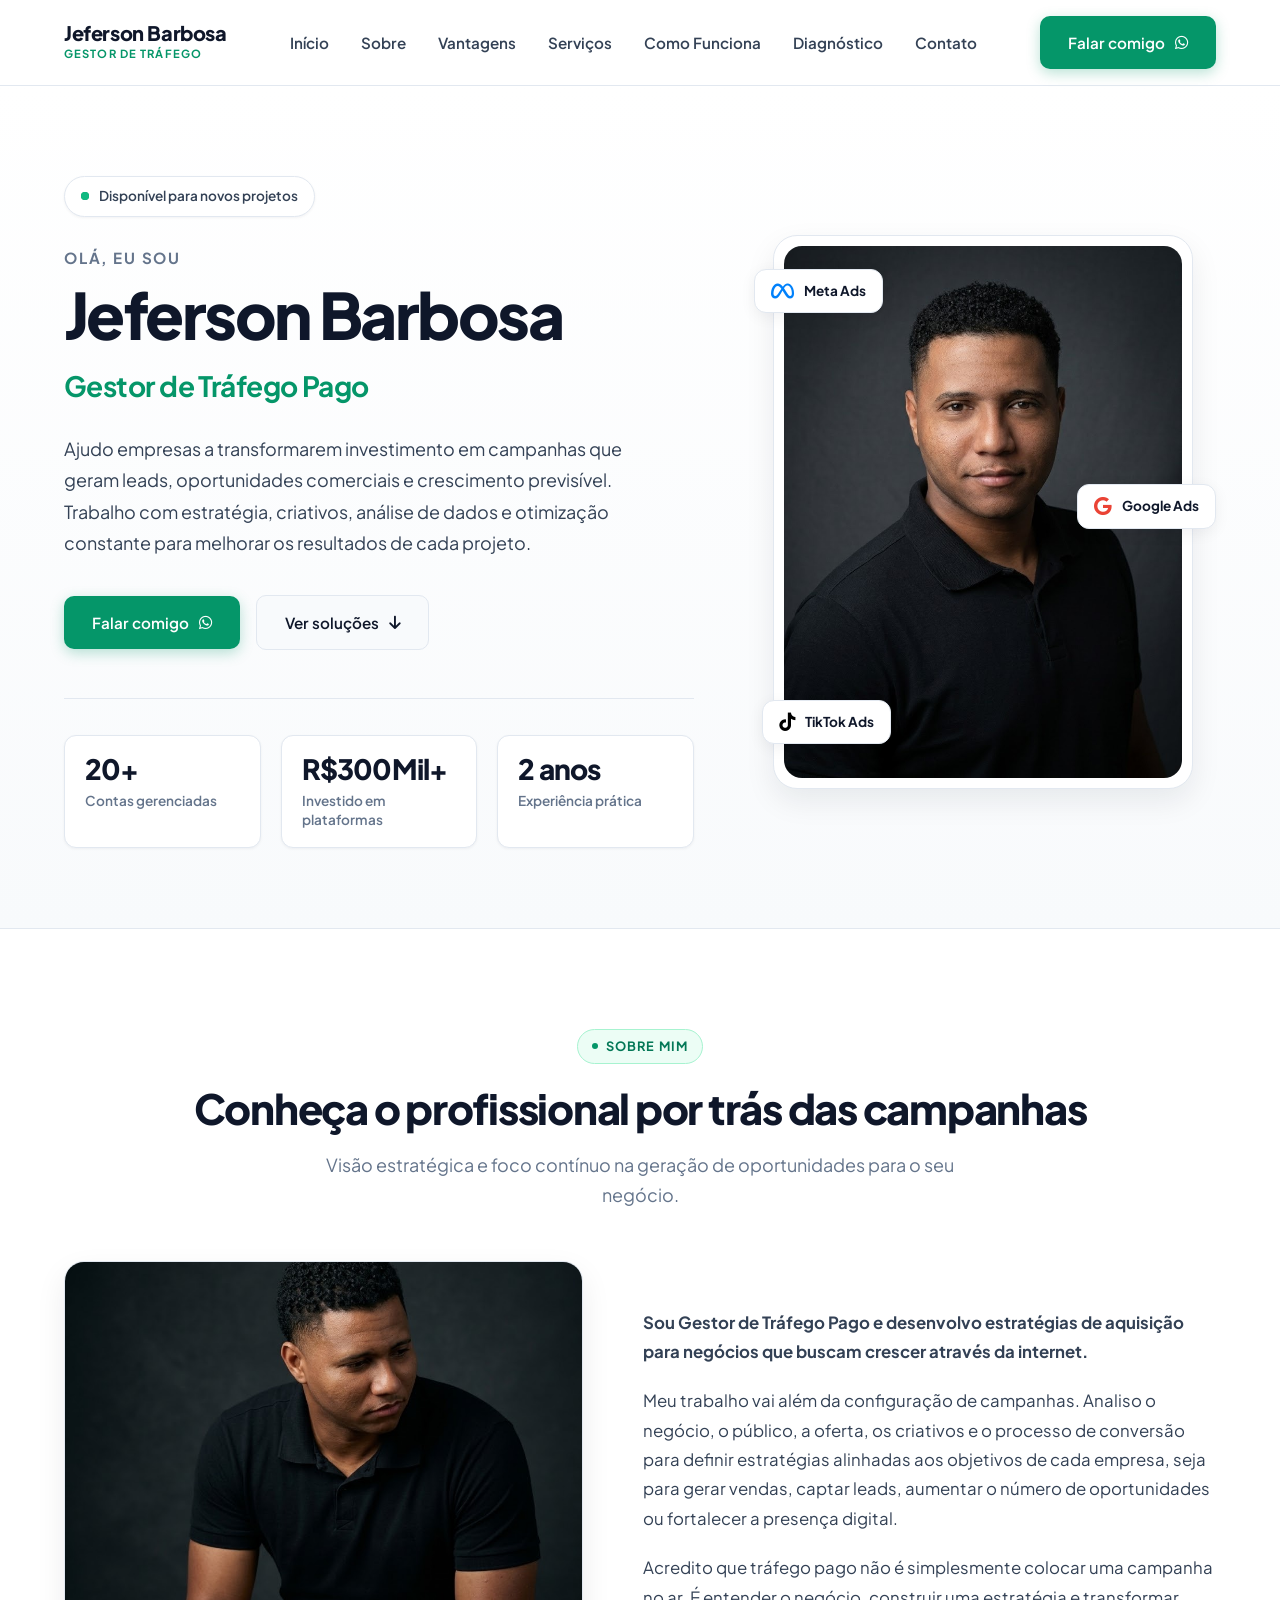
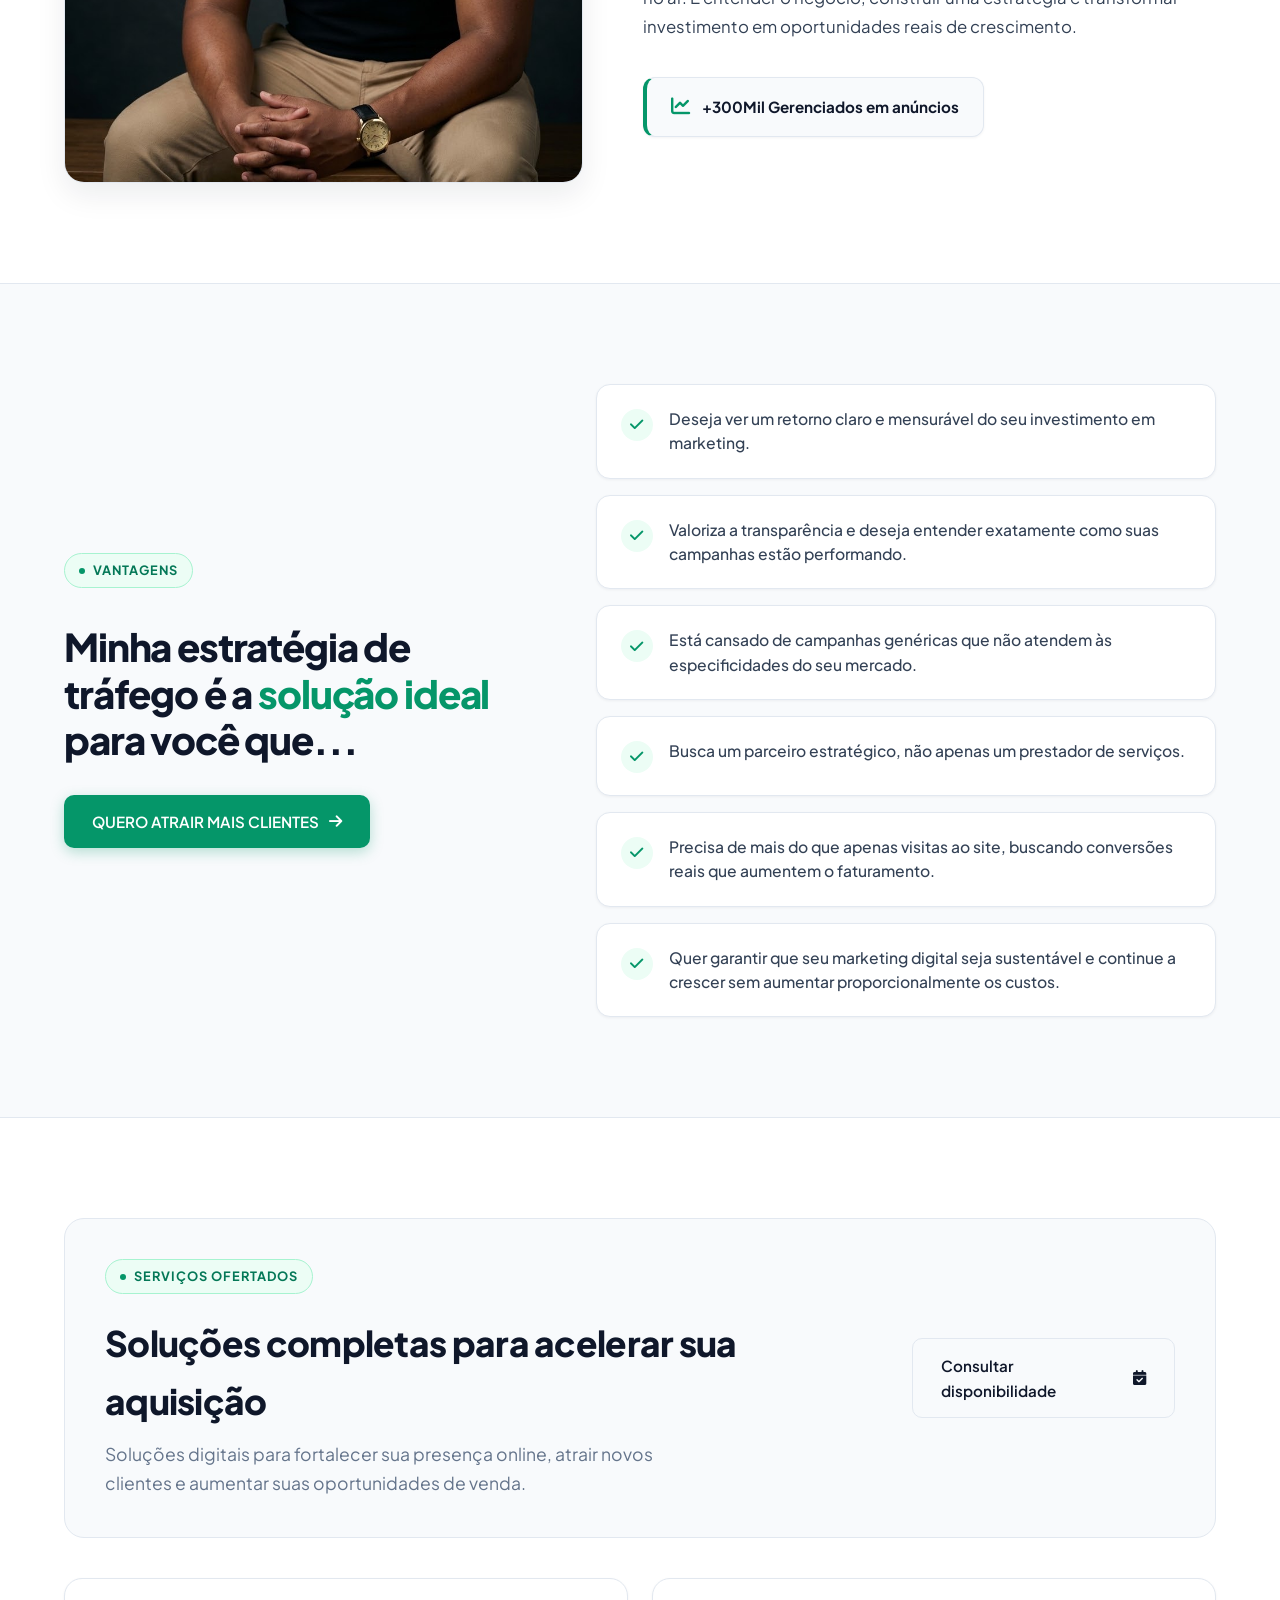
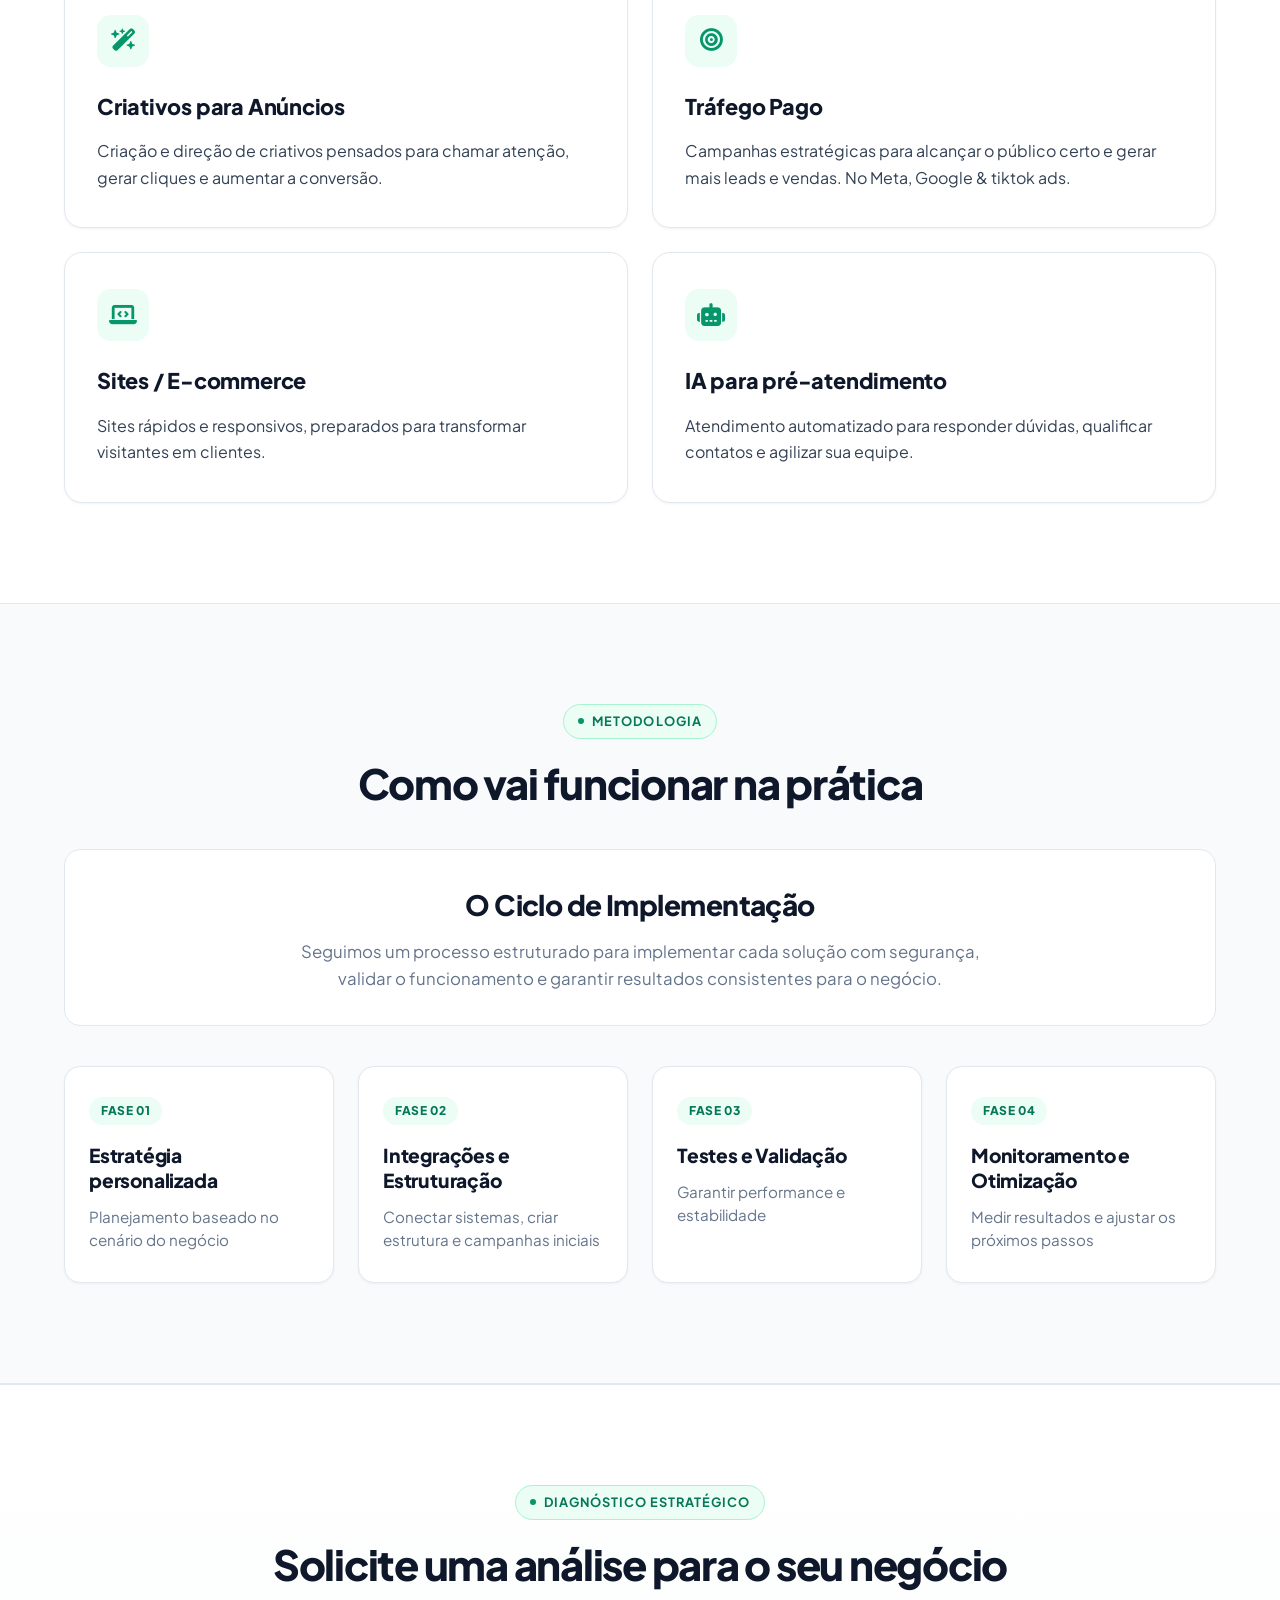
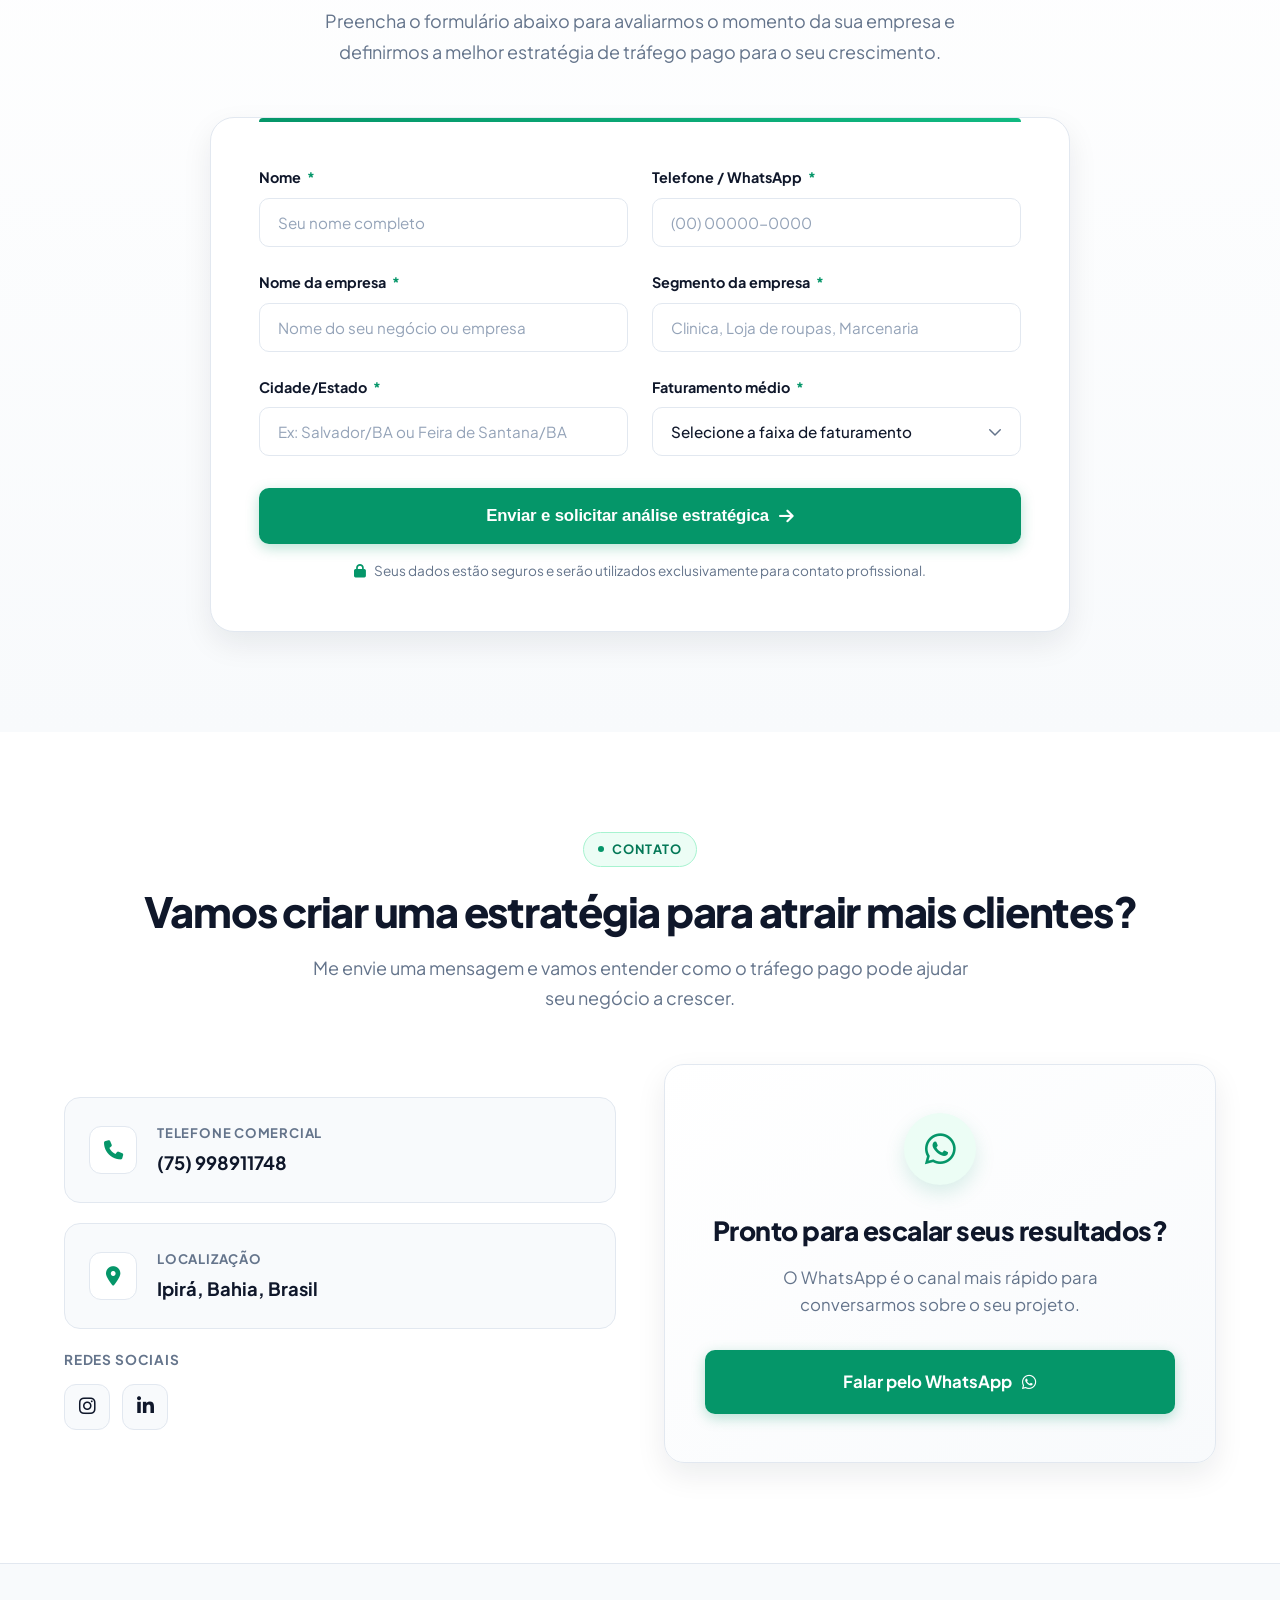
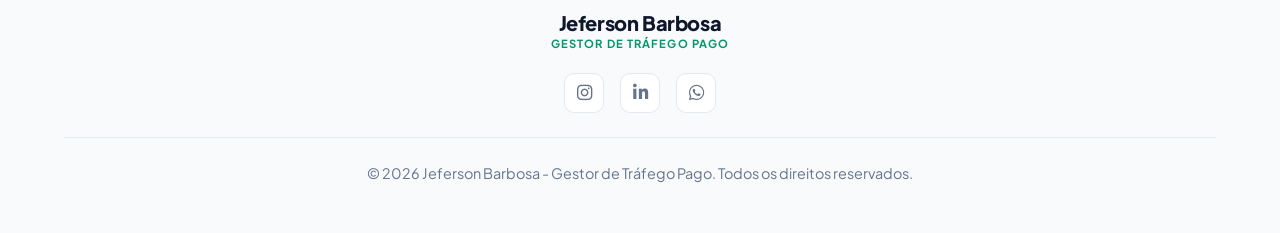
==== commit 61f17107: "feat: redesign visual completo, inclusao do GTM, formulario de diagnostico e pagina de agradecimento" ====
--- a/index.html
+++ b/index.html
@@ -1,47 +1,96 @@
 <!DOCTYPE html>
 <html lang="pt-BR">
 <head>
+    <!-- Google Tag Manager -->
+    <script>(function(w,d,s,l,i){w[l]=w[l]||[];w[l].push({'gtm.start':
+    new Date().getTime(),event:'gtm.js'});var f=d.getElementsByTagName(s)[0],
+    j=d.createElement(s),dl=l!='dataLayer'?'&l='+l:'';j.async=true;j.src=
+    'https://www.googletagmanager.com/gtm.js?id='+i+dl;f.parentNode.insertBefore(j,f);
+    })(window,document,'script','dataLayer','GTM-ML8SGLQ7');</script>
+    <!-- End Google Tag Manager -->
+
     <meta charset="UTF-8">
     <meta name="viewport" content="width=device-width, initial-scale=1.0">
-    <title>Jeferson Barbosa - Gestor de Tráfego Pago</title>
+    <title>Jeferson Barbosa — Gestor de Tráfego Pago & Marketing Digital</title>
+    <meta name="description" content="Gestor de Tráfego Pago especializado em aquisição de clientes, campanhas de performance e crescimento de negócios no digital.">
     
-    <!-- Google Fonts -->
-    <link href="https://fonts.googleapis.com/css2?family=Sora:wght@300;400;600;700;800&display=swap" rel="stylesheet">
+    <!-- Google Fonts: Plus Jakarta Sans -->
+    <link rel="preconnect" href="https://fonts.googleapis.com">
+    <link rel="preconnect" href="https://fonts.gstatic.com" crossorigin>
+    <link href="https://fonts.googleapis.com/css2?family=Plus+Jakarta+Sans:wght@400;500;600;700;800&display=swap" rel="stylesheet">
     
-    <!-- Font Awesome -->
+    <!-- Font Awesome Icons -->
     <link rel="stylesheet" href="https://cdnjs.cloudflare.com/ajax/libs/font-awesome/6.4.0/css/all.min.css">
     
     <!-- Custom CSS -->
     <link rel="stylesheet" href="style.css">
 </head>
 <body>
-
-    <!-- Header Section -->
-    <header class="header">
+    <!-- Google Tag Manager (noscript) -->
+    <noscript><iframe src="https://www.googletagmanager.com/ns.html?id=GTM-ML8SGLQ7"
+    height="0" width="0" style="display:none;visibility:hidden"></iframe></noscript>
+    <!-- End Google Tag Manager (noscript) -->
+
+    <!-- Header / Barra de Navegação -->
+    <header class="header" id="header">
         <div class="container">
             <div class="navbar">
-                <a href="#" class="logo" style="font-size: 1.8rem; font-weight: 800; color: var(--color-text-main); letter-spacing: -1px;">
-                    <span style="color: var(--color-text-muted);">&lt;</span>J.Barbosa<span style="color: var(--color-accent);">/&gt;</span>
+                <!-- Logotipo Editorial Profissional -->
+                <a href="#inicio" class="logo" aria-label="Jeferson Barbosa - Página Inicial">
+                    <div class="logo-text-wrapper">
+                        <span class="logo-name">Jeferson Barbosa</span>
+                        <span class="logo-badge">Gestor de Tráfego</span>
+                    </div>
                 </a>
                 
-                <nav class="nav-links">
+                <nav class="nav-links" aria-label="Navegação principal">
                     <a href="#inicio" class="nav-link">Início</a>
                     <a href="#sobre" class="nav-link">Sobre</a>
+                    <a href="#vantagens" class="nav-link">Vantagens</a>
                     <a href="#servicos" class="nav-link">Serviços</a>
                     <a href="#comofunciona" class="nav-link">Como Funciona</a>
+                    <a href="#diagnostico" class="nav-link">Diagnóstico</a>
                     <a href="#contato" class="nav-link">Contato</a>
                 </nav>
 
-                <a href="https://api.whatsapp.com/send?phone=5575998911748&text=Ol%C3%A1%2C%20Jeferson%21%20Gostaria%20de%20entender%20como%20o%20tr%C3%A1fego%20pago%20pode%20ajudar%20meu%20neg%C3%B3cio." class="btn btn-primary" target="_blank" rel="noopener noreferrer">
-                    Falar comigo <i class="fa-brands fa-whatsapp"></i>
-                </a>
-                
-                <button class="mobile-menu-btn">
-                    <i class="fa-solid fa-bars"></i>
-                </button>
+                <div class="header-action">
+                    <a href="https://api.whatsapp.com/send?phone=5575998911748&text=Ol%C3%A1%2C%20Jeferson%21%20Gostaria%20de%20entender%20como%20o%20tr%C3%A1fego%20pago%20pode%20ajudar%20meu%20neg%C3%B3cio." class="btn btn-primary" target="_blank" rel="noopener noreferrer">
+                        Falar comigo <i class="fa-brands fa-whatsapp"></i>
+                    </a>
+                    
+                    <button class="mobile-menu-btn" id="mobileMenuBtn" aria-label="Abrir menu de navegação">
+                        <i class="fa-solid fa-bars"></i>
+                    </button>
+                </div>
             </div>
         </div>
     </header>
+
+    <!-- Menu Mobile Drawer -->
+    <div class="mobile-nav-overlay" id="mobileNavOverlay"></div>
+    <div class="mobile-drawer" id="mobileDrawer">
+        <div class="mobile-drawer-header">
+            <div class="logo-text-wrapper">
+                <span class="logo-name">Jeferson Barbosa</span>
+                <span class="logo-badge">Gestor de Tráfego</span>
+            </div>
+            <button class="mobile-close-btn" id="mobileCloseBtn" aria-label="Fechar menu">
+                <i class="fa-solid fa-xmark"></i>
+            </button>
+        </div>
+        <nav class="mobile-drawer-links">
+            <a href="#inicio" class="mobile-drawer-link">Início</a>
+            <a href="#sobre" class="mobile-drawer-link">Sobre</a>
+            <a href="#vantagens" class="mobile-drawer-link">Vantagens</a>
+            <a href="#servicos" class="mobile-drawer-link">Serviços</a>
+            <a href="#comofunciona" class="mobile-drawer-link">Como Funciona</a>
+            <a href="#diagnostico" class="mobile-drawer-link">Diagnóstico</a>
+            <a href="#contato" class="mobile-drawer-link">Contato</a>
+        </nav>
+        <a href="https://api.whatsapp.com/send?phone=5575998911748&text=Ol%C3%A1%2C%20Jeferson%21%20Gostaria%20de%20entender%20como%20o%20tr%C3%A1fego%20pago%20pode%20ajudar%20meu%20neg%C3%B3cio." class="btn btn-primary" target="_blank" rel="noopener noreferrer" style="width: 100%;">
+            Falar comigo <i class="fa-brands fa-whatsapp"></i>
+        </a>
+    </div>
 
     <!-- 1. Hero / Início -->
     <section class="hero" id="inicio">
@@ -49,8 +98,13 @@
             <div class="hero-content">
                 <div class="hero-text">
                     <div class="hero-badge">
+                        <span class="status-indicator">
+                            <span class="status-ping"></span>
+                            <span class="status-dot"></span>
+                        </span>
                         Disponível para novos projetos
                     </div>
+
                     <p class="hero-greeting">Olá, eu sou</p>
                     <h1 class="hero-title">Jeferson Barbosa</h1>
                     <h2 class="hero-subtitle">Gestor de Tráfego Pago</h2>
@@ -59,9 +113,14 @@
                         Ajudo empresas a transformarem investimento em campanhas que geram leads, oportunidades comerciais e crescimento previsível. Trabalho com estratégia, criativos, análise de dados e otimização constante para melhorar os resultados de cada projeto.
                     </p>
                     
-                    <a href="https://api.whatsapp.com/send?phone=5575998911748&text=Ol%C3%A1%2C%20Jeferson%21%20Tenho%20interesse%20em%20estruturar%20campanhas%20para%20gerar%20leads." class="btn btn-primary" target="_blank" rel="noopener noreferrer">
-                        Falar comigo <i class="fa-brands fa-whatsapp"></i>
-                    </a>
+                    <div class="hero-cta-group">
+                        <a href="https://api.whatsapp.com/send?phone=5575998911748&text=Ol%C3%A1%2C%20Jeferson%21%20Tenho%20interesse%20em%20estruturar%20campanhas%20para%20gerar%20leads." class="btn btn-primary" target="_blank" rel="noopener noreferrer">
+                            Falar comigo <i class="fa-brands fa-whatsapp"></i>
+                        </a>
+                        <a href="#servicos" class="btn btn-secondary">
+                            Ver soluções <i class="fa-solid fa-arrow-down"></i>
+                        </a>
+                    </div>
 
                     <div class="hero-stats">
                         <div class="stat-item">
@@ -80,35 +139,47 @@
                 </div>
 
                 <div class="hero-image-container">
-                    <div class="hero-image-bg"></div>
-                    <img src="./assets/img/perfil.jpeg" alt="Jeferson Barbosa - Gestor de Tráfego" class="hero-image" onerror="this.src='https://images.unsplash.com/photo-1556157382-97eda2d62296?w=500&auto=format&fit=crop&q=80'">
-                    
-                    <div class="floating-icon icon-meta"><i class="fa-brands fa-meta"></i></div>
-                    <div class="floating-icon icon-google"><i class="fa-brands fa-google"></i></div>
-                    <div class="floating-icon icon-tiktok"><i class="fa-brands fa-tiktok"></i></div>
-                    <div class="floating-icon icon-gtm"><i class="fa-solid fa-tag"></i></div>
+                    <div class="hero-image-frame">
+                        <img src="./assets/img/perfil.jpeg" alt="Jeferson Barbosa - Gestor de Tráfego" class="hero-image" onerror="this.src='https://images.unsplash.com/photo-1556157382-97eda2d62296?w=500&auto=format&fit=crop&q=80'">
+                        
+                        <!-- Badges sutis de Mídia Paga -->
+                        <div class="platform-pill pill-meta">
+                            <i class="fa-brands fa-meta"></i>
+                            <span>Meta Ads</span>
+                        </div>
+                        <div class="platform-pill pill-google">
+                            <i class="fa-brands fa-google"></i>
+                            <span>Google Ads</span>
+                        </div>
+                        <div class="platform-pill pill-tiktok">
+                            <i class="fa-brands fa-tiktok"></i>
+                            <span>TikTok Ads</span>
+                        </div>
+                    </div>
                 </div>
             </div>
         </div>
     </section>
 
     <!-- 2. Sobre mim -->
-    <section class="section-padding" id="sobre">
+    <section class="section-padding sobre-section" id="sobre">
         <div class="container">
             <div class="text-center">
                 <span class="section-tag">Sobre mim</span>
                 <h2 class="section-title">Conheça o profissional por trás das campanhas</h2>
-                <div class="section-subtitle mx-auto"></div>
+                <p class="section-subtitle mx-auto">Visão estratégica e foco contínuo na geração de oportunidades para o seu negócio.</p>
             </div>
 
             <div class="sobre-grid">
-                <div class="sobre-image-container">
-                    <img src="./assets/img/sobre-foto.jpg" alt="Jeferson Estudando" style="width: 100%; height: 100%; max-height: 600px; object-fit: cover; border-radius: 20px; box-shadow: 0 10px 30px rgba(0,0,0,0.5);">
+                <div class="sobre-image-wrapper">
+                    <div class="sobre-image-card">
+                        <img src="./assets/img/sobre-foto.jpg" alt="Jeferson Barbosa atuando em estratégias digitais">
+                    </div>
                 </div>
 
                 <div class="sobre-content">
                     <div class="sobre-text">
-                        <p>
+                        <p class="sobre-lead">
                             Sou Gestor de Tráfego Pago e desenvolvo estratégias de aquisição para negócios que buscam crescer através da internet.
                         </p>
                         <p>
@@ -119,50 +190,66 @@
                         </p>
 
                         <div class="sobre-badge-stats">
-                            +300Mil Gerenciados em anúncios
-                        </div>
-                    </div>
-                </div>
-            </div>
-        </div>
-    </section>
+                            <i class="fa-solid fa-chart-line"></i>
+                            <span>+300Mil Gerenciados em anúncios</span>
+                        </div>
+                    </div>
+                </div>
+            </div>
+        </div>
+    </section>
+
     <!-- 2.5 Vantagens -->
-    <section class="section-padding" id="vantagens">
+    <section class="section-padding vantagens-section" id="vantagens">
         <div class="container">
             <div class="vantagens-layout">
-                <!-- Esquerda -->
+                <!-- Coluna de Texto e Chamada -->
                 <div class="vantagens-text-block">
                     <span class="section-tag">Vantagens</span>
                     <h2 class="vantagens-title">
-                        Minha estratégia de tráfego é a <span class="text-cyan">solução ideal</span> para você que...
+                        Minha estratégia de tráfego é a <span class="vantagens-highlight">solução ideal</span> para você que...
                     </h2>
-                    <a href="#contato" class="btn btn-cyan">QUERO ATRAIR MAIS CLIENTES <i class="fa-solid fa-arrow-up-right-from-square" style="margin-left: 8px;"></i></a>
+                    <a href="#diagnostico" class="btn btn-primary">
+                        QUERO ATRAIR MAIS CLIENTES <i class="fa-solid fa-arrow-right"></i>
+                    </a>
                 </div>
                 
-                <!-- Direita (Cards) -->
+                <!-- Cards de Vantagens -->
                 <div class="vantagens-grid">
                     <div class="vantagem-card">
-                        <i class="fa-solid fa-circle-check check-cyan"></i>
+                        <div class="vantagem-icon-wrap">
+                            <i class="fa-solid fa-check"></i>
+                        </div>
                         <p>Deseja ver um retorno claro e mensurável do seu investimento em marketing.</p>
                     </div>
                     <div class="vantagem-card">
-                        <i class="fa-solid fa-circle-check check-cyan"></i>
+                        <div class="vantagem-icon-wrap">
+                            <i class="fa-solid fa-check"></i>
+                        </div>
                         <p>Valoriza a transparência e deseja entender exatamente como suas campanhas estão performando.</p>
                     </div>
                     <div class="vantagem-card">
-                        <i class="fa-solid fa-circle-check check-cyan"></i>
+                        <div class="vantagem-icon-wrap">
+                            <i class="fa-solid fa-check"></i>
+                        </div>
                         <p>Está cansado de campanhas genéricas que não atendem às especificidades do seu mercado.</p>
                     </div>
                     <div class="vantagem-card">
-                        <i class="fa-solid fa-circle-check check-cyan"></i>
+                        <div class="vantagem-icon-wrap">
+                            <i class="fa-solid fa-check"></i>
+                        </div>
                         <p>Busca um parceiro estratégico, não apenas um prestador de serviços.</p>
                     </div>
                     <div class="vantagem-card">
-                        <i class="fa-solid fa-circle-check check-cyan"></i>
+                        <div class="vantagem-icon-wrap">
+                            <i class="fa-solid fa-check"></i>
+                        </div>
                         <p>Precisa de mais do que apenas visitas ao site, buscando conversões reais que aumentem o faturamento.</p>
                     </div>
                     <div class="vantagem-card">
-                        <i class="fa-solid fa-circle-check check-cyan"></i>
+                        <div class="vantagem-icon-wrap">
+                            <i class="fa-solid fa-check"></i>
+                        </div>
                         <p>Quer garantir que seu marketing digital seja sustentável e continue a crescer sem aumentar proporcionalmente os custos.</p>
                     </div>
                 </div>
@@ -171,56 +258,66 @@
     </section>
 
     <!-- 3. Serviços -->
-    <section class="section-padding" id="servicos">
-        <div class="container">
-            <div class="servicos-layout">
-                
-                <!-- Bloco Roxo (Esquerda) -->
-                <div class="servicos-hero">
-                    <h2>Serviços ofertados</h2>
-                    <p><strong>Soluções digitais</strong> para fortalecer sua presença online, atrair novos clientes e aumentar suas oportunidades de venda.</p>
-                </div>
-                
-                <!-- Cards Brancos (Direita) -->
-                <div class="servicos-cards-grid">
-                    
-                    <!-- Card 1 -->
-                    <div class="servico-card-white">
-                        <h3>Criativos para Anúncios</h3>
-                        <p>Criação e direção de criativos pensados para chamar atenção, gerar cliques e aumentar a conversão</p>
-                    </div>
-
-                    <!-- Card 2 -->
-                    <div class="servico-card-white">
-                        <h3>Tráfego Pago</h3>
-                        <p>Campanhas estratégicas para alcançar o público certo e gerar mais leads e vendas. No Meta, Google & tiktok ads</p>
-                    </div>
-
-                    <!-- Card 3 -->
-                    <div class="servico-card-white">
-                        <h3>Sites / E-commerce</h3>
-                        <p>Sites rápidos e responsivos, preparados para transformar visitantes em clientes.</p>
-                    </div>
-
-                    <!-- Card 4 -->
-                    <div class="servico-card-white">
-                        <h3>IA para pré-atendimento</h3>
-                        <p>Atendimento automatizado para responder dúvidas, qualificar contatos e agilizar sua equipe.</p>
-                    </div>
-
-                </div>
-
-            </div>
-        </div>
-    </section>
-
-    <!-- 4. Como Funciona -->
-    <section class="section-padding" id="comofunciona">
+    <section class="section-padding servicos-section" id="servicos">
+        <div class="container">
+            <div class="servicos-intro-card">
+                <div class="servicos-intro-text">
+                    <span class="section-tag">Serviços ofertados</span>
+                    <h2>Soluções completas para acelerar sua aquisição</h2>
+                    <p>Soluções digitais para fortalecer sua presença online, atrair novos clientes e aumentar suas oportunidades de venda.</p>
+                </div>
+                <a href="#contato" class="btn btn-secondary">
+                    Consultar disponibilidade <i class="fa-solid fa-calendar-check"></i>
+                </a>
+            </div>
+
+            <!-- Cards de Serviços com Acabamento Editorial -->
+            <div class="servicos-grid">
+                <!-- Card 1 -->
+                <div class="servico-card">
+                    <div class="servico-icon-container">
+                        <i class="fa-solid fa-wand-magic-sparkles"></i>
+                    </div>
+                    <h3>Criativos para Anúncios</h3>
+                    <p>Criação e direção de criativos pensados para chamar atenção, gerar cliques e aumentar a conversão.</p>
+                </div>
+
+                <!-- Card 2 -->
+                <div class="servico-card">
+                    <div class="servico-icon-container">
+                        <i class="fa-solid fa-bullseye"></i>
+                    </div>
+                    <h3>Tráfego Pago</h3>
+                    <p>Campanhas estratégicas para alcançar o público certo e gerar mais leads e vendas. No Meta, Google & tiktok ads.</p>
+                </div>
+
+                <!-- Card 3 -->
+                <div class="servico-card">
+                    <div class="servico-icon-container">
+                        <i class="fa-solid fa-laptop-code"></i>
+                    </div>
+                    <h3>Sites / E-commerce</h3>
+                    <p>Sites rápidos e responsivos, preparados para transformar visitantes em clientes.</p>
+                </div>
+
+                <!-- Card 4 -->
+                <div class="servico-card">
+                    <div class="servico-icon-container">
+                        <i class="fa-solid fa-robot"></i>
+                    </div>
+                    <h3>IA para pré-atendimento</h3>
+                    <p>Atendimento automatizado para responder dúvidas, qualificar contatos e agilizar sua equipe.</p>
+                </div>
+            </div>
+        </div>
+    </section>
+
+    <!-- 4. Como Funciona / Metodologia -->
+    <section class="section-padding metodologia-section" id="comofunciona">
         <div class="container">
             <div class="text-center">
                 <span class="section-tag">Metodologia</span>
                 <h2 class="section-title">Como vai funcionar na prática</h2>
-                <div class="section-subtitle mx-auto"></div>
             </div>
 
             <!-- Ciclo de Implementação -->
@@ -231,41 +328,125 @@
                 </div>
                 
                 <div class="timeline">
+                    <!-- Fase 1 -->
                     <div class="timeline-item">
-                        <div class="timeline-dot"></div>
+                        <span class="timeline-phase-badge">Fase 01</span>
                         <div class="timeline-content">
-                            <span class="timeline-date">Fase 1</span>
                             <h4>Estratégia personalizada</h4>
                             <p>Planejamento baseado no cenário do negócio</p>
                         </div>
                     </div>
+
+                    <!-- Fase 2 -->
                     <div class="timeline-item">
-                        <div class="timeline-dot"></div>
+                        <span class="timeline-phase-badge">Fase 02</span>
                         <div class="timeline-content">
-                            <span class="timeline-date">Fase 2</span>
                             <h4>Integrações e Estruturação</h4>
                             <p>Conectar sistemas, criar estrutura e campanhas iniciais</p>
                         </div>
                     </div>
+
+                    <!-- Fase 3 -->
                     <div class="timeline-item">
-                        <div class="timeline-dot"></div>
+                        <span class="timeline-phase-badge">Fase 03</span>
                         <div class="timeline-content">
-                            <span class="timeline-date">Fase 3</span>
                             <h4>Testes e Validação</h4>
                             <p>Garantir performance e estabilidade</p>
                         </div>
                     </div>
+
+                    <!-- Fase 4 -->
                     <div class="timeline-item">
-                        <div class="timeline-dot"></div>
+                        <span class="timeline-phase-badge">Fase 04</span>
                         <div class="timeline-content">
-                            <span class="timeline-date">Fase 4</span>
                             <h4>Monitoramento e Otimização</h4>
                             <p>Medir resultados e ajustar os próximos passos</p>
                         </div>
                     </div>
                 </div>
             </div>
-
+        </div>
+    </section>
+
+    <!-- 4.5 Diagnóstico Estratégico (Formulário) -->
+    <section class="section-padding diagnostico-section" id="diagnostico">
+        <div class="container">
+            <div class="text-center">
+                <span class="section-tag">Diagnóstico Estratégico</span>
+                <h2 class="section-title">Solicite uma análise para o seu negócio</h2>
+                <p class="section-subtitle mx-auto">
+                    Preencha o formulário abaixo para avaliarmos o momento da sua empresa e definirmos a melhor estratégia de tráfego pago para o seu crescimento.
+                </p>
+            </div>
+
+            <div class="diagnostico-card">
+                <form id="leadForm" class="lead-form">
+                    <div class="form-grid">
+                        <!-- 1. Nome -->
+                        <div class="form-group">
+                            <label for="leadNome" class="form-label">
+                                Nome <span class="required">*</span>
+                            </label>
+                            <input type="text" id="leadNome" name="nome" class="form-control" placeholder="Seu nome completo" required autocomplete="name">
+                        </div>
+
+                        <!-- 2. Telefone -->
+                        <div class="form-group">
+                            <label for="leadTelefone" class="form-label">
+                                Telefone / WhatsApp <span class="required">*</span>
+                            </label>
+                            <input type="tel" id="leadTelefone" name="telefone" class="form-control" placeholder="(00) 00000-0000" required autocomplete="tel">
+                        </div>
+
+                        <!-- 3. Nome da empresa -->
+                        <div class="form-group">
+                            <label for="leadEmpresa" class="form-label">
+                                Nome da empresa <span class="required">*</span>
+                            </label>
+                            <input type="text" id="leadEmpresa" name="empresa" class="form-control" placeholder="Nome do seu negócio ou empresa" required autocomplete="organization">
+                        </div>
+
+                        <!-- 4. Segmento da empresa -->
+                        <div class="form-group">
+                            <label for="leadSegmento" class="form-label">
+                                Segmento da empresa <span class="required">*</span>
+                            </label>
+                            <input type="text" id="leadSegmento" name="segmento" class="form-control" placeholder="Clinica, Loja de roupas, Marcenaria" required>
+                        </div>
+
+                        <!-- 5. Cidade/Es -->
+                        <div class="form-group">
+                            <label for="leadCidade" class="form-label">
+                                Cidade/Estado <span class="required">*</span>
+                            </label>
+                            <input type="text" id="leadCidade" name="cidade" class="form-control" placeholder="Ex: Salvador/BA ou Feira de Santana/BA" required>
+                        </div>
+
+                        <!-- 6. Faturamento médio -->
+                        <div class="form-group">
+                            <label for="leadFaturamento" class="form-label">
+                                Faturamento médio <span class="required">*</span>
+                            </label>
+                            <select id="leadFaturamento" name="faturamento" class="form-control" required>
+                                <option value="" disabled selected>Selecione a faixa de faturamento</option>
+                                <option value="5.000 a 10.000">5.000 a 10.000</option>
+                                <option value="10.001 a 15.000">10.001 a 15.000</option>
+                                <option value="15.001 a 25.000">15.001 a 25.000</option>
+                                <option value="Mais de 25.001">Mais de 25.001</option>
+                            </select>
+                        </div>
+                    </div>
+
+                    <div class="form-footer">
+                        <button type="submit" class="btn btn-primary form-submit-btn">
+                            Enviar e solicitar análise estratégica <i class="fa-solid fa-arrow-right"></i>
+                        </button>
+                        <p class="form-disclaimer">
+                            <i class="fa-solid fa-lock"></i> Seus dados estão seguros e serão utilizados exclusivamente para contato profissional.
+                        </p>
+                    </div>
+                </form>
+            </div>
         </div>
     </section>
 
@@ -281,44 +462,52 @@
             </div>
 
             <div class="contact-grid">
+                <!-- Informações e Redes -->
                 <div class="contact-cards">
                     <div class="contact-card">
-                        <div class="contact-card-icon"><i class="fa-solid fa-phone"></i></div>
+                        <div class="contact-card-icon">
+                            <i class="fa-solid fa-phone"></i>
+                        </div>
                         <div>
                             <h4>Telefone Comercial</h4>
                             <p>(75) 998911748</p>
                         </div>
                     </div>
+
                     <div class="contact-card">
-                        <div class="contact-card-icon"><i class="fa-solid fa-location-dot"></i></div>
+                        <div class="contact-card-icon">
+                            <i class="fa-solid fa-location-dot"></i>
+                        </div>
                         <div>
                             <h4>Localização</h4>
                             <p>Ipirá, Bahia, Brasil</p>
                         </div>
                     </div>
+
                     <div>
-                        <h4 style="color: var(--color-text-muted); font-size: 0.9rem; margin-bottom: 8px;">Redes Sociais</h4>
+                        <div class="social-section-title">Redes Sociais</div>
                         <div class="social-cards">
-                            <a href="https://www.instagram.com/mr.barbosa20/" target="_blank" class="social-card" aria-label="Instagram">
+                            <a href="https://www.instagram.com/mr.barbosa20/" target="_blank" rel="noopener noreferrer" class="social-card" aria-label="Instagram de Jeferson Barbosa">
                                 <i class="fa-brands fa-instagram"></i>
                             </a>
-                            <a href="https://www.linkedin.com/in/jefferson-barbosa-274703274/" target="_blank" class="social-card" aria-label="LinkedIn">
+                            <a href="https://www.linkedin.com/in/jefferson-barbosa-274703274/" target="_blank" rel="noopener noreferrer" class="social-card" aria-label="LinkedIn de Jeferson Barbosa">
                                 <i class="fa-brands fa-linkedin-in"></i>
                             </a>
                         </div>
                     </div>
                 </div>
 
-                <div class="contact-cta">
-                    <div style="background-color: var(--color-bg-card); padding: 40px; border-radius: 16px; border: 1px solid var(--color-border); text-align: center;">
-                        <i class="fa-brands fa-whatsapp" style="font-size: 4rem; color: var(--color-accent); margin-bottom: 20px;"></i>
-                        <h3 style="font-size: 1.5rem; margin-bottom: 16px;">Pronto para escalar seus resultados?</h3>
-                        <p style="color: var(--color-text-muted); margin-bottom: 32px;">O WhatsApp é o canal mais rápido para conversarmos sobre o seu projeto.</p>
-                        
-                        <a href="https://api.whatsapp.com/send?phone=5575998911748&text=Ol%C3%A1%2C%20Jeferson%21%20Gostaria%20de%20entender%20como%20o%20tr%C3%A1fego%20pago%20pode%20ajudar%20meu%20neg%C3%B3cio." class="btn btn-primary" style="width: 100%; font-size: 1.1rem; padding: 20px;" target="_blank" rel="noopener noreferrer">
-                            Falar pelo WhatsApp <i class="fa-brands fa-whatsapp"></i>
-                        </a>
-                    </div>
+                <!-- Caixa CTA do WhatsApp -->
+                <div class="contact-cta-box">
+                    <div class="whatsapp-hero-icon">
+                        <i class="fa-brands fa-whatsapp"></i>
+                    </div>
+                    <h3>Pronto para escalar seus resultados?</h3>
+                    <p>O WhatsApp é o canal mais rápido para conversarmos sobre o seu projeto.</p>
+                    
+                    <a href="https://api.whatsapp.com/send?phone=5575998911748&text=Ol%C3%A1%2C%20Jeferson%21%20Gostaria%20de%20entender%20como%20o%20tr%C3%A1fego%20pago%20pode%20ajudar%20meu%20neg%C3%B3cio." class="btn btn-primary btn-whatsapp-full" target="_blank" rel="noopener noreferrer">
+                        Falar pelo WhatsApp <i class="fa-brands fa-whatsapp"></i>
+                    </a>
                 </div>
             </div>
         </div>
@@ -328,10 +517,14 @@
     <footer class="footer">
         <div class="container">
             <div class="footer-content">
+                <div class="logo-text-wrapper">
+                    <span class="logo-name">Jeferson Barbosa</span>
+                    <span class="logo-badge">Gestor de Tráfego Pago</span>
+                </div>
                 <div class="footer-socials">
-                    <a href="https://www.instagram.com/mr.barbosa20/" target="_blank" rel="noopener noreferrer"><i class="fa-brands fa-instagram"></i></a>
-                    <a href="https://www.linkedin.com/in/jefferson-barbosa-274703274/" target="_blank" rel="noopener noreferrer"><i class="fa-brands fa-linkedin-in"></i></a>
-                    <a href="https://api.whatsapp.com/send?phone=5575998911748&text=Ol%C3%A1%2C%20Jeferson%21%20Gostaria%20de%20entender%20como%20o%20tr%C3%A1fego%20pago%20pode%20ajudar%20meu%20neg%C3%B3cio." target="_blank" rel="noopener noreferrer"><i class="fa-brands fa-whatsapp"></i></a>
+                    <a href="https://www.instagram.com/mr.barbosa20/" target="_blank" rel="noopener noreferrer" aria-label="Instagram"><i class="fa-brands fa-instagram"></i></a>
+                    <a href="https://www.linkedin.com/in/jefferson-barbosa-274703274/" target="_blank" rel="noopener noreferrer" aria-label="LinkedIn"><i class="fa-brands fa-linkedin-in"></i></a>
+                    <a href="https://api.whatsapp.com/send?phone=5575998911748&text=Ol%C3%A1%2C%20Jeferson%21%20Gostaria%20de%20entender%20como%20o%20tr%C3%A1fego%20pago%20pode%20ajudar%20meu%20neg%C3%B3cio." target="_blank" rel="noopener noreferrer" aria-label="WhatsApp"><i class="fa-brands fa-whatsapp"></i></a>
                 </div>
             </div>
             <div class="footer-bottom">
@@ -340,7 +533,7 @@
         </div>
     </footer>
 
-    <!-- JS -->
+    <!-- JavaScript Interativo -->
     <script src="./assets/js/main.js"></script>
 </body>
 </html>
--- a/style.css
+++ b/style.css
@@ -1,137 +1,215 @@
 /*
-Theme Name: Nexus Consorcio Performance
-Theme URI: 
-Author: Jeferson Barbosa
-Author URI: 
-Description: Tema premium para Landing Page de Gestão de Tráfego focada em Performance e Crescimento.
-Version: 2.0
-Text Domain: nexus-consorcio
+===================================================================
+Tema: Jeferson Barbosa - Gestor de Tráfego Pago & Marketing Digital
+Identidade Visual: Editorial, Moderna, Alta Conversão & Performance
+Paleta: Base Branca / Grafite / Preto / Verde Accent de Crescimento
+===================================================================
 */
 
-/* Base Resets */
-* {
+/* --- Reset e Variáveis de Design System --- */
+*, *::before, *::after {
     margin: 0;
     padding: 0;
     box-sizing: border-box;
 }
 
 :root {
-    --color-bg-main: #050505;
-    --color-bg-card: #111111;
-    --color-bg-card-hover: #1A1A1A;
-    --color-border: #222222;
-    --color-border-hover: #333333;
-    
-    --color-text-main: #FFFFFF;
-    --color-text-muted: #A0AEC0;
-    
-    --color-accent: #8B5CF6; /* Roxo Premium */
-    --color-accent-hover: #7C3AED;
-    --color-accent-glow: rgba(139, 92, 246, 0.25);
-    
-    --color-pill-bg: rgba(139, 92, 246, 0.15);
-    --color-pill-text: #A78BFA;
-    
-    --font-main: 'Sora', sans-serif;
-    --transition-fast: 0.3s ease;
+    /* Cores de Base (Luz e Clareza Editorial) */
+    --color-bg-base: #FFFFFF;
+    --color-bg-subtle: #F8FAFC;
+    --color-bg-surface: #F1F5F9;
+    --color-bg-dark-card: #0F172A;
+
+    /* Textos com Alto Contraste e Elegância Tipográfica */
+    --color-text-main: #0F172A;      /* Grafite quase preto para títulos */
+    --color-text-body: #334155;      /* Grafite escuro para leitura confortável */
+    --color-text-muted: #64748B;     /* Cinza médio para descrições de apoio */
+    --color-text-subtle: #94A3B8;    /* Cinza suave para metadados */
+
+    /* Linhas e Divisões Sutis */
+    --color-border: #E2E8F0;
+    --color-border-hover: #CBD5E1;
+    --color-border-light: #F1F5F9;
+
+    /* Verde de Marketing, Escala, ROI e Conversão */
+    --color-accent: #059669;          /* Esmeralda vibrante */
+    --color-accent-light: #10B981;    /* Verde vivo para realces */
+    --color-accent-dark: #047857;     /* Verde profundo para hover de botões */
+    --color-accent-soft: #ECFDF5;     /* Fundo suave para tags e badges */
+    --color-accent-border: #A7F3D0;   /* Borda suave para elementos verdes */
+
+    /* Tipografia */
+    --font-main: 'Plus Jakarta Sans', -apple-system, BlinkMacSystemFont, "Segoe UI", Roboto, sans-serif;
+
+    /* Sombras Fotográficas e Sutis */
+    --shadow-sm: 0 1px 3px rgba(15, 23, 42, 0.05);
+    --shadow-md: 0 4px 16px rgba(15, 23, 42, 0.06);
+    --shadow-lg: 0 12px 30px rgba(15, 23, 42, 0.08);
+    --shadow-card-hover: 0 18px 40px rgba(15, 23, 42, 0.10);
+
+    /* Transições */
+    --transition: all 0.25s cubic-bezier(0.16, 1, 0.3, 1);
 }
 
 html {
     scroll-behavior: smooth;
-    scroll-padding-top: 100px;
+    scroll-padding-top: 90px;
+    font-size: 16px;
 }
 
 body {
     font-family: var(--font-main);
-    color: var(--color-text-main);
-    background-color: var(--color-bg-main);
-    line-height: 1.6;
+    color: var(--color-text-body);
+    background-color: var(--color-bg-base);
+    line-height: 1.65;
+    -webkit-font-smoothing: antialiased;
+    -moz-osx-font-smoothing: grayscale;
     overflow-x: hidden;
 }
 
 a {
     text-decoration: none;
     color: inherit;
-    transition: all var(--transition-fast);
-}
-
+    transition: var(--transition);
+}
+
+img {
+    max-width: 100%;
+    height: auto;
+    display: block;
+}
+
+/* --- Container e Utilitários de Layout --- */
 .container {
     max-width: 1200px;
     margin: 0 auto;
     padding: 0 24px;
 }
 
-.fw-bold { font-weight: 800; }
-.fw-semibold { font-weight: 600; }
-.text-accent { color: var(--color-accent); }
-
-/* Typography Utility */
+.section-padding {
+    padding: 100px 0;
+}
+
+.text-center {
+    text-align: center;
+}
+
+.mx-auto {
+    margin-left: auto;
+    margin-right: auto;
+}
+
+/* --- Tags e Títulos Editoriais --- */
 .section-tag {
-    display: inline-block;
-    padding: 6px 16px;
-    background-color: var(--color-border);
+    display: inline-flex;
+    align-items: center;
+    gap: 8px;
+    padding: 6px 14px;
+    background-color: var(--color-accent-soft);
+    color: var(--color-accent-dark);
+    border: 1px solid var(--color-accent-border);
+    border-radius: 999px;
+    font-size: 0.8rem;
+    font-weight: 700;
+    text-transform: uppercase;
+    letter-spacing: 0.08em;
+    margin-bottom: 20px;
+}
+
+.section-tag::before {
+    content: '';
+    width: 6px;
+    height: 6px;
+    border-radius: 50%;
+    background-color: var(--color-accent);
+}
+
+.section-title {
+    font-size: 2.6rem;
+    font-weight: 800;
+    color: var(--color-text-main);
+    line-height: 1.2;
+    letter-spacing: -0.03em;
+    margin-bottom: 16px;
+}
+
+.section-subtitle {
+    font-size: 1.125rem;
     color: var(--color-text-muted);
-    border-radius: 20px;
-    font-size: 0.85rem;
-    font-weight: 600;
-    text-transform: uppercase;
-    letter-spacing: 1px;
-    margin-bottom: 24px;
-}
-
-.section-title {
-    font-size: 2.8rem;
-    font-weight: 700;
-    margin-bottom: 1rem;
-    color: var(--color-text-main);
-    line-height: 1.2;
-}
-
-.section-subtitle {
-    font-size: 1.1rem;
-    color: var(--color-text-muted);
-    max-width: 700px;
-    margin-bottom: 3rem;
-}
-
-.text-center { text-align: center; }
-.mx-auto { margin-left: auto; margin-right: auto; }
-
-/* Buttons */
+    max-width: 680px;
+    line-height: 1.7;
+    margin-bottom: 50px;
+}
+
+/* --- Botões de Alta Conversão --- */
 .btn {
     display: inline-flex;
     align-items: center;
     justify-content: center;
-    gap: 8px;
-    padding: 16px 32px;
+    gap: 10px;
+    padding: 14px 28px;
     font-weight: 600;
-    border-radius: 8px;
+    font-size: 0.95rem;
+    border-radius: 10px;
     cursor: pointer;
-    transition: all var(--transition-fast);
+    transition: var(--transition);
     border: none;
+    text-decoration: none;
 }
 
 .btn-primary {
     background-color: var(--color-accent);
-    color: #fff;
-    box-shadow: 0 0 20px var(--color-accent-glow);
+    color: #FFFFFF;
+    box-shadow: 0 4px 14px rgba(5, 150, 105, 0.28);
 }
 
 .btn-primary:hover {
-    background-color: var(--color-accent-hover);
+    background-color: var(--color-accent-dark);
     transform: translateY(-2px);
-    box-shadow: 0 5px 25px rgba(139, 92, 246, 0.4);
-}
-
-/* Header Section */
+    box-shadow: 0 8px 22px rgba(5, 150, 105, 0.35);
+    color: #FFFFFF;
+}
+
+.btn-secondary {
+    background-color: var(--color-bg-subtle);
+    color: var(--color-text-main);
+    border: 1px solid var(--color-border);
+}
+
+.btn-secondary:hover {
+    background-color: #FFFFFF;
+    border-color: var(--color-border-hover);
+    transform: translateY(-2px);
+    box-shadow: var(--shadow-sm);
+}
+
+.btn-dark {
+    background-color: var(--color-text-main);
+    color: #FFFFFF;
+}
+
+.btn-dark:hover {
+    background-color: #000000;
+    transform: translateY(-2px);
+    box-shadow: var(--shadow-md);
+}
+
+/* --- Header / Barra de Navegação --- */
 .header {
-    padding: 20px 0;
-    background-color: rgba(5, 5, 5, 0.9);
     position: sticky;
     top: 0;
     z-index: 100;
-    backdrop-filter: blur(12px);
+    background-color: rgba(255, 255, 255, 0.92);
+    backdrop-filter: blur(16px);
+    -webkit-backdrop-filter: blur(16px);
     border-bottom: 1px solid var(--color-border);
+    transition: var(--transition);
+    padding: 16px 0;
+}
+
+.header.scrolled {
+    padding: 12px 0;
+    box-shadow: 0 4px 20px rgba(15, 23, 42, 0.05);
 }
 
 .navbar {
@@ -140,117 +218,238 @@
     align-items: center;
 }
 
-.logo img {
-    height: 90px;
-    width: auto;
-    object-fit: contain;
-    margin: -25px 0;
-    filter: brightness(0) invert(1);
-}
-
+/* Logotipo Editorial */
+.logo {
+    display: flex;
+    align-items: center;
+    gap: 10px;
+}
+
+.logo-text-wrapper {
+    display: flex;
+    flex-direction: column;
+}
+
+.logo-name {
+    font-size: 1.25rem;
+    font-weight: 800;
+    color: var(--color-text-main);
+    letter-spacing: -0.02em;
+    line-height: 1.1;
+}
+
+.logo-badge {
+    font-size: 0.7rem;
+    font-weight: 700;
+    text-transform: uppercase;
+    letter-spacing: 0.1em;
+    color: var(--color-accent);
+}
+
+/* Links do Menu */
 .nav-links {
     display: flex;
+    align-items: center;
     gap: 32px;
 }
 
 .nav-link {
-    font-weight: 500;
     font-size: 0.95rem;
-    color: var(--color-text-muted);
+    font-weight: 600;
+    color: var(--color-text-body);
+    position: relative;
+    padding: 4px 0;
 }
 
 .nav-link:hover {
-    color: var(--color-text-main);
-}
-
-/* Hero Section */
+    color: var(--color-accent);
+}
+
+.nav-link::after {
+    content: '';
+    position: absolute;
+    bottom: -2px;
+    left: 0;
+    width: 0;
+    height: 2px;
+    background-color: var(--color-accent);
+    transition: var(--transition);
+    border-radius: 2px;
+}
+
+.nav-link:hover::after {
+    width: 100%;
+}
+
+.header-action {
+    display: flex;
+    align-items: center;
+    gap: 16px;
+}
+
+.mobile-menu-btn {
+    display: none;
+    background: none;
+    border: none;
+    font-size: 1.35rem;
+    color: var(--color-text-main);
+    cursor: pointer;
+    padding: 8px;
+    border-radius: 8px;
+}
+
+.mobile-menu-btn:hover {
+    background-color: var(--color-bg-subtle);
+}
+
+/* --- 1. Hero Section --- */
 .hero {
-    padding: 120px 0 80px 0;
-    min-height: calc(100vh - 90px);
-    display: flex;
-    align-items: center;
+    padding: 90px 0 80px 0;
+    background: linear-gradient(180deg, #FFFFFF 0%, var(--color-bg-subtle) 100%);
+    position: relative;
+    overflow: hidden;
+    border-bottom: 1px solid var(--color-border);
 }
 
 .hero-content {
     display: grid;
-    grid-template-columns: 1fr 1fr;
-    gap: 60px;
+    grid-template-columns: 1.15fr 0.85fr;
+    gap: 56px;
     align-items: center;
 }
 
 .hero-badge {
     display: inline-flex;
     align-items: center;
-    gap: 8px;
-    padding: 6px 16px;
-    background-color: var(--color-pill-bg);
-    color: var(--color-pill-text);
-    border-radius: 20px;
+    gap: 10px;
+    padding: 8px 16px;
+    background-color: #FFFFFF;
+    border: 1px solid var(--color-border);
+    border-radius: 999px;
     font-size: 0.85rem;
     font-weight: 600;
-    margin-bottom: 24px;
-}
-
-.hero-badge::before {
-    content: '';
+    color: var(--color-text-body);
+    margin-bottom: 28px;
+    box-shadow: var(--shadow-sm);
+}
+
+.status-indicator {
+    position: relative;
+    display: inline-block;
+    width: 8px;
+    height: 8px;
+}
+
+.status-dot {
     width: 8px;
     height: 8px;
     background-color: var(--color-accent);
     border-radius: 50%;
-    box-shadow: 0 0 10px var(--color-accent);
+    display: block;
+}
+
+.status-ping {
+    position: absolute;
+    top: 0;
+    left: 0;
+    width: 8px;
+    height: 8px;
+    border-radius: 50%;
+    background-color: var(--color-accent-light);
+    animation: ping 2s cubic-bezier(0, 0, 0.2, 1) infinite;
+}
+
+@keyframes ping {
+    75%, 100% {
+        transform: scale(2.4);
+        opacity: 0;
+    }
 }
 
 .hero-greeting {
-    font-size: 1.2rem;
+    font-size: 0.95rem;
+    font-weight: 700;
+    text-transform: uppercase;
+    letter-spacing: 0.12em;
     color: var(--color-text-muted);
-    margin-bottom: 8px;
-    text-transform: uppercase;
-    letter-spacing: 2px;
+    margin-bottom: 10px;
 }
 
 .hero-title {
-    font-size: 4.5rem;
+    font-size: 4rem;
+    line-height: 1.08;
+    margin-bottom: 14px;
+    font-weight: 800;
+    letter-spacing: -0.04em;
+    color: var(--color-text-main);
+}
+
+.hero-subtitle {
+    font-size: 1.75rem;
+    font-weight: 700;
+    color: var(--color-accent);
+    margin-bottom: 24px;
+    letter-spacing: -0.02em;
+}
+
+.hero-description {
+    color: var(--color-text-body);
+    font-size: 1.125rem;
+    margin-bottom: 36px;
+    line-height: 1.75;
+    max-width: 580px;
+}
+
+.hero-cta-group {
+    display: flex;
+    align-items: center;
+    gap: 16px;
+    flex-wrap: wrap;
+}
+
+/* Indicadores de Resultados Existentes */
+.hero-stats {
+    display: grid;
+    grid-template-columns: repeat(3, 1fr);
+    gap: 20px;
+    margin-top: 48px;
+    padding-top: 36px;
+    border-top: 1px solid var(--color-border);
+}
+
+.stat-item {
+    background-color: #FFFFFF;
+    border: 1px solid var(--color-border);
+    padding: 18px 20px;
+    border-radius: 12px;
+    box-shadow: var(--shadow-sm);
+    transition: var(--transition);
+}
+
+.stat-item:hover {
+    border-color: var(--color-accent-border);
+    transform: translateY(-2px);
+    box-shadow: var(--shadow-md);
+}
+
+.stat-item h4 {
+    font-size: 1.75rem;
+    font-weight: 800;
+    color: var(--color-text-main);
+    letter-spacing: -0.03em;
     line-height: 1.1;
-    margin-bottom: 8px;
-    font-weight: 800;
-    letter-spacing: -0.02em;
-}
-
-.hero-subtitle {
-    font-size: 2rem;
-    color: var(--color-text-muted);
-    margin-bottom: 24px;
-    font-weight: 600;
-}
-
-.hero-description {
-    color: var(--color-text-muted);
-    font-size: 1.1rem;
-    margin-bottom: 40px;
-    line-height: 1.8;
-}
-
-.hero-stats {
-    display: flex;
-    gap: 30px;
-    margin-top: 60px;
-    padding-top: 40px;
-    border-top: 1px solid var(--color-border);
-}
-
-.stat-item h4 {
-    font-size: 2rem;
-    font-weight: 800;
-    color: var(--color-text-main);
-    margin-bottom: 4px;
-    white-space: nowrap;
+    margin-bottom: 6px;
 }
 
 .stat-item p {
     color: var(--color-text-muted);
-    font-size: 0.9rem;
-}
-
+    font-size: 0.85rem;
+    font-weight: 600;
+    line-height: 1.4;
+    margin: 0;
+}
+
+/* Imagem Hero com Composição Editorial */
 .hero-image-container {
     position: relative;
     display: flex;
@@ -258,620 +457,1034 @@
     align-items: center;
 }
 
+.hero-image-frame {
+    position: relative;
+    width: 100%;
+    max-width: 420px;
+    border-radius: 24px;
+    padding: 10px;
+    background: #FFFFFF;
+    border: 1px solid var(--color-border);
+    box-shadow: var(--shadow-lg);
+}
+
 .hero-image {
     width: 100%;
-    max-width: 450px;
+    height: auto;
+    border-radius: 18px;
+    object-fit: cover;
+    display: block;
+}
+
+/* Badges de Especialidade / Mídia Paga (Substituindo ícones de programação) */
+.platform-pill {
+    position: absolute;
+    background: #FFFFFF;
+    padding: 10px 16px;
+    border-radius: 12px;
+    border: 1px solid var(--color-border);
+    box-shadow: var(--shadow-md);
+    display: flex;
+    align-items: center;
+    gap: 10px;
+    font-size: 0.85rem;
+    font-weight: 700;
+    color: var(--color-text-main);
+    z-index: 3;
+    transition: var(--transition);
+}
+
+.platform-pill:hover {
+    transform: translateY(-3px);
+    box-shadow: var(--shadow-lg);
+    border-color: var(--color-border-hover);
+}
+
+.platform-pill i {
+    font-size: 1.15rem;
+}
+
+.pill-meta {
+    top: 6%;
+    left: -20px;
+}
+.pill-meta i { color: #0081FB; }
+
+.pill-google {
+    top: 45%;
+    right: -24px;
+}
+.pill-google i { color: #EA4335; }
+
+.pill-tiktok {
+    bottom: 8%;
+    left: -12px;
+}
+.pill-tiktok i { color: #000000; }
+
+/* --- 2. Seção Sobre Mim --- */
+.sobre-section {
+    background-color: #FFFFFF;
+}
+
+.sobre-grid {
+    display: grid;
+    grid-template-columns: 0.95fr 1.05fr;
+    gap: 60px;
+    align-items: center;
+}
+
+.sobre-image-wrapper {
+    position: relative;
+}
+
+.sobre-image-card {
     border-radius: 20px;
-    position: relative;
-    z-index: 2;
-}
-
-.hero-image-bg {
-    position: absolute;
+    overflow: hidden;
+    border: 1px solid var(--color-border);
+    box-shadow: var(--shadow-lg);
+    background-color: var(--color-bg-subtle);
+}
+
+.sobre-image-card img {
     width: 100%;
     height: 100%;
-    background: linear-gradient(135deg, var(--color-border), var(--color-bg-main));
-    border-radius: 24px;
-    transform: rotate(3deg);
-    z-index: 1;
-}
-
-.floating-icon {
-    position: absolute;
-    background-color: var(--color-bg-card);
-    padding: 16px;
+    max-height: 520px;
+    object-fit: cover;
+    display: block;
+    transition: transform 0.6s ease;
+}
+
+.sobre-image-card:hover img {
+    transform: scale(1.02);
+}
+
+.sobre-content {
+    display: flex;
+    flex-direction: column;
+}
+
+.sobre-lead {
+    font-size: 1.25rem;
+    font-weight: 700;
+    color: var(--color-text-main);
+    line-height: 1.6;
+    margin-bottom: 20px;
+}
+
+.sobre-text p {
+    font-size: 1.05rem;
+    color: var(--color-text-body);
+    margin-bottom: 20px;
+    line-height: 1.75;
+}
+
+/* Badge de Credencial Institucional */
+.sobre-badge-stats {
+    margin-top: 16px;
+    padding: 16px 24px;
+    background-color: var(--color-bg-subtle);
+    border: 1px solid var(--color-border);
+    border-left: 4px solid var(--color-accent);
     border-radius: 12px;
-    border: 1px solid var(--color-border);
-    box-shadow: 0 10px 30px rgba(0,0,0,0.5);
-    z-index: 3;
-    animation: float 6s ease-in-out infinite;
+    font-weight: 700;
+    font-size: 0.95rem;
+    color: var(--color-text-main);
+    display: inline-flex;
+    align-items: center;
+    gap: 12px;
+    box-shadow: var(--shadow-sm);
+}
+
+.sobre-badge-stats i {
+    color: var(--color-accent);
+    font-size: 1.2rem;
+}
+
+/* --- 2.5 Vantagens Section --- */
+.vantagens-section {
+    background-color: var(--color-bg-subtle);
+    border-top: 1px solid var(--color-border);
+    border-bottom: 1px solid var(--color-border);
+}
+
+.vantagens-layout {
+    display: grid;
+    grid-template-columns: 0.95fr 1.25fr;
+    gap: 60px;
+    align-items: center;
+}
+
+.vantagens-text-block {
+    display: flex;
+    flex-direction: column;
+    align-items: flex-start;
+}
+
+.vantagens-title {
+    font-size: 2.4rem;
+    font-weight: 800;
+    color: var(--color-text-main);
+    margin: 16px 0 32px 0;
+    line-height: 1.2;
+    letter-spacing: -0.03em;
+}
+
+.vantagens-highlight {
+    color: var(--color-accent);
+    position: relative;
+    display: inline-block;
+}
+
+.vantagens-grid {
+    display: grid;
+    grid-template-columns: 1fr;
+    gap: 16px;
+}
+
+.vantagem-card {
+    background-color: #FFFFFF;
+    border: 1px solid var(--color-border);
+    border-radius: 14px;
+    padding: 22px 24px;
+    display: flex;
+    align-items: flex-start;
+    gap: 16px;
+    box-shadow: var(--shadow-sm);
+    transition: var(--transition);
+}
+
+.vantagem-card:hover {
+    transform: translateY(-2px);
+    border-color: var(--color-accent-border);
+    box-shadow: var(--shadow-md);
+}
+
+.vantagem-icon-wrap {
+    width: 32px;
+    height: 32px;
+    border-radius: 50%;
+    background-color: var(--color-accent-soft);
     display: flex;
     align-items: center;
     justify-content: center;
-    font-size: 1.5rem;
-}
-
-.icon-meta { top: 10%; left: -20px; animation-delay: 0s; color: #1877F2; }
-.icon-google { top: 40%; right: -30px; animation-delay: 1s; color: #4285F4; }
-.icon-tiktok { bottom: 20%; left: -10px; animation-delay: 2s; color: #fff; }
-.icon-gtm { bottom: 5%; right: 40px; animation-delay: 3s; color: #FF9800; }
-
-@keyframes float {
-    0% { transform: translateY(0px); }
-    50% { transform: translateY(-15px); }
-    100% { transform: translateY(0px); }
-}
-
-/* Common Section Padding */
-.section-padding {
-    padding: 120px 0;
-}
-
-/* Sobre Mim Section */
-.sobre-grid {
-    display: grid;
-    grid-template-columns: 1fr 1fr;
-    gap: 60px;
-    align-items: center;
-}
-
-.sobre-text p {
+    flex-shrink: 0;
+    color: var(--color-accent);
+    font-size: 0.95rem;
+    margin-top: 2px;
+}
+
+.vantagem-card p {
+    color: var(--color-text-body);
+    font-size: 0.98rem;
+    font-weight: 500;
+    line-height: 1.55;
+    margin: 0;
+}
+
+/* --- 3. Serviços Section --- */
+.servicos-section {
+    background-color: #FFFFFF;
+}
+
+.servicos-intro-card {
+    background-color: var(--color-bg-subtle);
+    border: 1px solid var(--color-border);
+    border-radius: 20px;
+    padding: 40px;
+    margin-bottom: 40px;
+    display: flex;
+    justify-content: space-between;
+    align-items: center;
+    gap: 40px;
+}
+
+.servicos-intro-text h2 {
+    font-size: 2.2rem;
+    font-weight: 800;
+    color: var(--color-text-main);
+    letter-spacing: -0.02em;
+    margin-bottom: 10px;
+}
+
+.servicos-intro-text p {
     font-size: 1.1rem;
     color: var(--color-text-muted);
-    margin-bottom: 24px;
-    line-height: 1.8;
-}
-
-.sobre-badge-stats {
-    margin-top: 24px;
-    padding: 18px 32px;
-    background-color: var(--color-bg-card);
-    border: 1px solid var(--color-border);
-    border-radius: 12px;
-    font-weight: 700;
-    font-size: 0.9rem;
-    color: var(--color-text-main);
-    display: inline-block;
-    letter-spacing: 1px;
-    text-transform: uppercase;
-    box-shadow: 0 4px 20px rgba(0,0,0,0.3);
-}
-
-.badge-separator {
-    color: var(--color-text-muted);
-    margin: 0 12px;
-    font-weight: 400;
-}
-
-.info-cards {
+    max-width: 600px;
+    line-height: 1.6;
+    margin: 0;
+}
+
+.servicos-grid {
     display: grid;
-    grid-template-columns: 1fr 1fr;
-    gap: 20px;
-}
-
-.info-card {
-    background-color: var(--color-bg-card);
-    border: 1px solid var(--color-border);
-    padding: 24px;
-    border-radius: 12px;
-    transition: all var(--transition-fast);
-}
-
-.info-card:hover {
-    border-color: var(--color-border-hover);
-    background-color: var(--color-bg-card-hover);
-}
-
-.info-icon {
-    color: var(--color-accent);
-    font-size: 1.5rem;
-    margin-bottom: 16px;
-}
-
-.info-title {
-    font-size: 0.85rem;
-    color: var(--color-text-muted);
-    text-transform: uppercase;
-    letter-spacing: 1px;
-    margin-bottom: 8px;
-}
-
-.info-desc {
-    font-size: 1rem;
-    font-weight: 500;
-}
-
-/* --- Vantagens Section --- */
-.vantagens-layout {
-    display: grid;
-    grid-template-columns: 1fr 1.5fr;
-    gap: 60px;
-    align-items: center;
-}
-
-.vantagens-title {
-    font-size: 2.5rem;
-    font-weight: 800;
-    color: var(--color-text-main);
-    margin: 24px 0 40px;
-    line-height: 1.2;
-}
-
-.text-cyan {
-    color: #22d3ee;
-}
-
-.btn-cyan {
-    background: linear-gradient(135deg, #06b6d4, #22d3ee);
-    color: #111;
-    font-weight: 800;
-    padding: 16px 32px;
-    border-radius: 30px;
-    display: inline-flex;
-    align-items: center;
-    gap: 12px;
-    box-shadow: 0 10px 30px rgba(34, 211, 238, 0.3);
-    text-transform: uppercase;
-    font-size: 0.9rem;
-    text-decoration: none;
-    transition: all var(--transition-fast);
-}
-
-.btn-cyan:hover {
-    background: linear-gradient(135deg, #0891b2, #06b6d4);
-    box-shadow: 0 15px 40px rgba(34, 211, 238, 0.5);
-    color: #111;
-    transform: translateY(-3px);
-}
-
-.vantagens-grid {
-    display: grid;
-    grid-template-columns: 1fr 1fr;
-    gap: 20px;
-}
-
-.vantagem-card {
-    background-color: var(--color-bg-card);
-    border: 1px solid var(--color-border);
-    border-radius: 16px;
-    padding: 24px;
-    display: flex;
-    align-items: flex-start;
-    gap: 16px;
-    transition: transform 0.3s ease;
-}
-
-.vantagem-card:hover {
-    transform: translateY(-5px);
-    border-color: var(--color-border-hover);
-}
-
-.check-cyan {
-    color: #22d3ee;
-    font-size: 1.5rem;
-    margin-top: 2px;
-    flex-shrink: 0;
-}
-
-.vantagem-card p {
-    color: var(--color-text-muted);
-    font-size: 0.95rem;
-    line-height: 1.5;
-    margin: 0;
-}
-
-/* --- Serviços Section (Novo Layout) --- */
-.servicos-layout {
-    display: grid;
-    grid-template-columns: 1.2fr 2fr;
-    gap: 30px;
-    align-items: stretch;
-}
-
-.servicos-hero {
-    background-color: var(--color-accent);
-    border-radius: 24px;
-    padding: 60px 40px;
-    display: flex;
-    flex-direction: column;
-    justify-content: center;
-    color: #fff;
-    box-shadow: 0 15px 35px rgba(168, 85, 247, 0.2);
-}
-
-.servicos-hero h2 {
-    font-size: 3rem;
-    font-weight: 900;
-    line-height: 1.1;
-    margin-bottom: 24px;
-}
-
-.servicos-hero p {
-    font-size: 1.2rem;
-    line-height: 1.5;
-    color: rgba(255, 255, 255, 0.9);
-}
-
-.servicos-cards-grid {
-    display: grid;
-    grid-template-columns: 1fr 1fr;
-    gap: 20px;
-}
-
-.servico-card-white {
-    background-color: #fff;
-    border-radius: 20px;
-    padding: 40px 32px;
-    color: #111;
+    grid-template-columns: repeat(2, 1fr);
+    gap: 24px;
+}
+
+.servico-card {
+    background-color: #FFFFFF;
+    border: 1px solid var(--color-border);
+    border-radius: 18px;
+    padding: 36px 32px;
     display: flex;
     flex-direction: column;
     justify-content: flex-start;
-    transition: transform 0.3s ease, box-shadow 0.3s ease;
-}
-
-.servico-card-white:hover {
-    transform: translateY(-5px);
-    box-shadow: 0 15px 30px rgba(0,0,0,0.3);
-}
-
-.servico-card-white h3 {
+    box-shadow: var(--shadow-sm);
+    transition: var(--transition);
+    position: relative;
+    overflow: hidden;
+}
+
+.servico-card::before {
+    content: '';
+    position: absolute;
+    top: 0;
+    left: 0;
+    width: 100%;
+    height: 4px;
+    background-color: transparent;
+    transition: var(--transition);
+}
+
+.servico-card:hover {
+    transform: translateY(-4px);
+    box-shadow: var(--shadow-card-hover);
+    border-color: var(--color-accent-border);
+}
+
+.servico-card:hover::before {
+    background-color: var(--color-accent);
+}
+
+.servico-icon-container {
+    width: 52px;
+    height: 52px;
+    border-radius: 14px;
+    background-color: var(--color-accent-soft);
+    color: var(--color-accent);
+    display: flex;
+    align-items: center;
+    justify-content: center;
     font-size: 1.4rem;
+    margin-bottom: 22px;
+    transition: var(--transition);
+}
+
+.servico-card:hover .servico-icon-container {
+    background-color: var(--color-accent);
+    color: #FFFFFF;
+    transform: scale(1.05);
+}
+
+.servico-card h3 {
+    font-size: 1.35rem;
     font-weight: 800;
-    margin-bottom: 16px;
-    color: #111;
-}
-
-.servico-card-white p {
+    color: var(--color-text-main);
+    margin-bottom: 14px;
+    letter-spacing: -0.01em;
+}
+
+.servico-card p {
     font-size: 1rem;
-    color: #444;
-    line-height: 1.5;
-}
-
-/* --- Metodologia / Como Funciona --- */
+    color: var(--color-text-body);
+    line-height: 1.65;
+    margin: 0;
+}
+
+/* --- 4. Metodologia / Como Funciona --- */
+.metodologia-section {
+    background-color: var(--color-bg-subtle);
+    border-top: 1px solid var(--color-border);
+    border-bottom: 1px solid var(--color-border);
+}
+
 .methodology-block {
-    margin-top: 60px;
+    margin-top: 40px;
 }
 
 .methodology-header {
+    background-color: #FFFFFF;
+    border: 1px solid var(--color-border);
+    border-radius: 16px;
+    padding: 32px;
     margin-bottom: 40px;
+    text-align: center;
 }
 
 .methodology-title {
-    font-size: 2rem;
+    font-size: 1.75rem;
     font-weight: 800;
     color: var(--color-text-main);
-    margin-bottom: 12px;
+    margin-bottom: 10px;
+    letter-spacing: -0.02em;
 }
 
 .methodology-desc {
     color: var(--color-text-muted);
-    font-size: 1.1rem;
-    max-width: 700px;
-}
-
-/* Timeline */
+    font-size: 1.05rem;
+    max-width: 720px;
+    margin: 0 auto;
+    line-height: 1.65;
+}
+
+/* Timeline Estruturada e Limpa */
 .timeline {
-    display: flex;
-    justify-content: space-between;
+    display: grid;
+    grid-template-columns: repeat(4, 1fr);
+    gap: 24px;
     position: relative;
-    padding-top: 20px;
-    gap: 20px;
-}
-
-.timeline::before {
-    content: '';
-    position: absolute;
-    top: 30px;
-    left: 0;
-    right: 0;
-    height: 4px;
-    background: linear-gradient(90deg, var(--color-accent), #a855f7);
-    border-radius: 4px;
-    z-index: 1;
 }
 
 .timeline-item {
+    background-color: #FFFFFF;
+    border: 1px solid var(--color-border);
+    border-radius: 16px;
+    padding: 30px 24px;
+    display: flex;
+    flex-direction: column;
+    box-shadow: var(--shadow-sm);
+    transition: var(--transition);
     position: relative;
-    z-index: 2;
-    flex: 1;
-    display: flex;
-    flex-direction: column;
-}
-
-.timeline-dot {
-    width: 24px;
-    height: 24px;
-    background-color: var(--color-bg-main);
-    border: 4px solid var(--color-accent);
-    border-radius: 50%;
-    margin-bottom: 24px;
-}
-
-.timeline-date {
-    display: block;
-    font-size: 0.8rem;
+}
+
+.timeline-item:hover {
+    transform: translateY(-4px);
+    box-shadow: var(--shadow-md);
+    border-color: var(--color-accent-border);
+}
+
+.timeline-phase-badge {
+    display: inline-flex;
+    align-items: center;
+    justify-content: center;
+    width: fit-content;
+    padding: 4px 12px;
+    background-color: var(--color-accent-soft);
+    color: var(--color-accent-dark);
+    border-radius: 999px;
+    font-size: 0.75rem;
     font-weight: 800;
-    color: var(--color-accent);
-    letter-spacing: 1px;
-    margin-bottom: 8px;
+    letter-spacing: 0.05em;
+    text-transform: uppercase;
+    margin-bottom: 18px;
 }
 
 .timeline-content h4 {
     font-size: 1.2rem;
-    color: var(--color-text-main);
-    margin-bottom: 10px;
+    font-weight: 800;
+    color: var(--color-text-main);
+    margin-bottom: 12px;
+    letter-spacing: -0.01em;
+    line-height: 1.3;
 }
 
 .timeline-content p {
     color: var(--color-text-muted);
     font-size: 0.95rem;
-    line-height: 1.5;
-}
-
-/* Funnel Layout */
-/* Funnel Layout */
-.funnel-layout {
-    display: flex;
-    gap: 60px;
-    align-items: center;
-    max-width: 1000px;
-    margin: 0 auto;
-}
-
-.funnel-graphic {
-    display: flex;
-    flex-direction: column;
-    gap: 6px;
-    width: 350px;
-    flex-shrink: 0;
-    filter: drop-shadow(0 10px 15px rgba(0,0,0,0.5));
-}
-
-.funnel-part {
-    width: 100%;
-    height: 130px;
-    position: relative;
-    display: flex;
-    justify-content: center;
-    align-items: center;
-}
-
-.funnel-icon-inner {
-    color: white;
-    font-size: 2.8rem;
-    z-index: 2;
-}
-
-.topo-part {
-    background: linear-gradient(135deg, #a855f7, #c084fc);
-    clip-path: polygon(0 0, 100% 0, 80% 100%, 20% 100%);
-}
-
-.meio-part {
-    background: linear-gradient(135deg, #3b82f6, #60a5fa);
-    clip-path: polygon(20% 0, 80% 0, 65% 100%, 35% 100%);
-}
-
-.fundo-part {
-    background: linear-gradient(135deg, #06b6d4, #22d3ee);
-    clip-path: polygon(35% 0, 65% 0, 55% 100%, 45% 100%);
-}
-
-.funnel-texts {
-    display: flex;
-    flex-direction: column;
-    gap: 24px;
-    flex-grow: 1;
-}
-
-.funnel-text-card {
-    background-color: var(--color-bg-card);
-    border: 1px solid var(--color-border);
-    border-radius: 12px;
-    padding: 24px;
-    position: relative;
-    transition: transform 0.3s ease;
-}
-
-.funnel-text-card:hover {
-    transform: translateX(10px);
-}
-
-.funnel-text-card::before {
-    content: '';
-    position: absolute;
-    left: -40px;
-    top: 50%;
-    transform: translateY(-50%);
-    width: 40px;
-    height: 2px;
-    background-color: var(--color-border);
-}
-
-.funnel-text-card h4 {
-    font-size: 1.3rem;
-    color: var(--color-text-main);
-    margin-bottom: 8px;
-}
-
-.funnel-text-card p {
-    color: var(--color-text-muted);
-    font-size: 1rem;
-    line-height: 1.6;
-}
-
-.mt-80 { margin-top: 80px; }
-
-/* Contato Section */
+    line-height: 1.55;
+    margin: 0;
+}
+
+/* --- 5. Contato Section --- */
 .contact-section {
-    position: relative;
+    background-color: #FFFFFF;
 }
 
 .contact-grid {
     display: grid;
     grid-template-columns: 1fr 1fr;
-    gap: 60px;
-    align-items: center;
+    gap: 48px;
+    align-items: stretch;
 }
 
 .contact-cards {
     display: flex;
     flex-direction: column;
     gap: 20px;
+    justify-content: center;
 }
 
 .contact-card {
     display: flex;
     align-items: center;
     gap: 20px;
-    background-color: var(--color-bg-card);
+    background-color: var(--color-bg-subtle);
     border: 1px solid var(--color-border);
     padding: 24px;
+    border-radius: 16px;
+    transition: var(--transition);
+}
+
+.contact-card:hover {
+    border-color: var(--color-border-hover);
+    background-color: #FFFFFF;
+    box-shadow: var(--shadow-sm);
+}
+
+.contact-card-icon {
+    width: 48px;
+    height: 48px;
+    background-color: #FFFFFF;
+    border: 1px solid var(--color-border);
     border-radius: 12px;
-}
-
-.contact-card-icon {
-    width: 50px;
-    height: 50px;
-    background-color: rgba(255,255,255,0.03);
-    border-radius: 50%;
     display: flex;
     align-items: center;
     justify-content: center;
     font-size: 1.2rem;
     color: var(--color-accent);
+    flex-shrink: 0;
 }
 
 .contact-card h4 {
-    font-size: 0.9rem;
+    font-size: 0.82rem;
+    text-transform: uppercase;
+    letter-spacing: 0.06em;
     color: var(--color-text-muted);
+    font-weight: 700;
     margin-bottom: 4px;
 }
 
 .contact-card p {
-    font-weight: 600;
-    font-size: 1.1rem;
+    font-weight: 700;
+    font-size: 1.15rem;
+    color: var(--color-text-main);
+    margin: 0;
+}
+
+.social-section-title {
+    color: var(--color-text-muted);
+    font-size: 0.85rem;
+    font-weight: 700;
+    text-transform: uppercase;
+    letter-spacing: 0.06em;
+    margin-bottom: 12px;
 }
 
 .social-cards {
     display: flex;
-    gap: 16px;
-    margin-top: 10px;
+    gap: 12px;
 }
 
 .social-card {
-    width: 50px;
-    height: 50px;
-    background-color: var(--color-bg-card);
+    width: 46px;
+    height: 46px;
+    background-color: var(--color-bg-subtle);
     border: 1px solid var(--color-border);
     border-radius: 12px;
     display: flex;
     align-items: center;
     justify-content: center;
     font-size: 1.2rem;
-    transition: all var(--transition-fast);
+    color: var(--color-text-main);
+    transition: var(--transition);
 }
 
 .social-card:hover {
     background-color: var(--color-accent);
     border-color: var(--color-accent);
-    color: #fff;
-}
-
-/* Footer */
+    color: #FFFFFF;
+    transform: translateY(-2px);
+    box-shadow: var(--shadow-sm);
+}
+
+/* Card CTA WhatsApp em Destaque */
+.contact-cta-box {
+    background: linear-gradient(145deg, #FFFFFF, var(--color-bg-subtle));
+    padding: 48px 40px;
+    border-radius: 20px;
+    border: 1px solid var(--color-border);
+    box-shadow: var(--shadow-lg);
+    text-align: center;
+    display: flex;
+    flex-direction: column;
+    justify-content: center;
+    align-items: center;
+}
+
+.whatsapp-hero-icon {
+    width: 72px;
+    height: 72px;
+    border-radius: 50%;
+    background-color: var(--color-accent-soft);
+    display: flex;
+    align-items: center;
+    justify-content: center;
+    font-size: 2.2rem;
+    color: var(--color-accent);
+    margin-bottom: 24px;
+    box-shadow: 0 8px 20px rgba(5, 150, 105, 0.15);
+}
+
+.contact-cta-box h3 {
+    font-size: 1.65rem;
+    font-weight: 800;
+    color: var(--color-text-main);
+    letter-spacing: -0.02em;
+    margin-bottom: 12px;
+}
+
+.contact-cta-box p {
+    color: var(--color-text-muted);
+    font-size: 1.05rem;
+    margin-bottom: 32px;
+    max-width: 420px;
+    line-height: 1.6;
+}
+
+.btn-whatsapp-full {
+    width: 100%;
+    font-size: 1.05rem;
+    padding: 18px 28px;
+    font-weight: 700;
+}
+
+/* --- Footer --- */
 .footer {
-    padding: 40px 0;
+    padding: 48px 0;
+    background-color: var(--color-bg-subtle);
     border-top: 1px solid var(--color-border);
     text-align: center;
+}
+
+.footer-content {
+    display: flex;
+    flex-direction: column;
+    align-items: center;
+    gap: 20px;
+    margin-bottom: 24px;
+}
+
+.footer-socials {
+    display: flex;
+    gap: 16px;
+}
+
+.footer-socials a {
+    width: 40px;
+    height: 40px;
+    border-radius: 10px;
+    background-color: #FFFFFF;
+    border: 1px solid var(--color-border);
+    display: flex;
+    align-items: center;
+    justify-content: center;
+    color: var(--color-text-muted);
+    font-size: 1.1rem;
+    transition: var(--transition);
+}
+
+.footer-socials a:hover {
+    color: var(--color-accent);
+    border-color: var(--color-accent-border);
+    transform: translateY(-2px);
+}
+
+.footer-bottom {
     color: var(--color-text-muted);
     font-size: 0.9rem;
-}
-
-/* Responsive */
-@media (max-width: 992px) {
-    .hero-content, .sobre-grid, .contact-grid, .vantagens-layout, .servicos-layout {
+    border-top: 1px solid var(--color-border);
+    padding-top: 24px;
+    width: 100%;
+}
+
+/* --- Menu Mobile Drawer --- */
+.mobile-nav-overlay {
+    position: fixed;
+    top: 0;
+    left: 0;
+    right: 0;
+    bottom: 0;
+    background-color: rgba(15, 23, 42, 0.4);
+    backdrop-filter: blur(4px);
+    z-index: 1000;
+    opacity: 0;
+    visibility: hidden;
+    transition: var(--transition);
+}
+
+.mobile-nav-overlay.active {
+    opacity: 1;
+    visibility: visible;
+}
+
+.mobile-drawer {
+    position: fixed;
+    top: 0;
+    right: -320px;
+    width: 290px;
+    height: 100%;
+    background-color: #FFFFFF;
+    z-index: 1001;
+    box-shadow: -4px 0 25px rgba(0, 0, 0, 0.1);
+    padding: 24px;
+    display: flex;
+    flex-direction: column;
+    transition: transform 0.3s cubic-bezier(0.16, 1, 0.3, 1);
+}
+
+.mobile-drawer.active {
+    transform: translateX(-320px);
+}
+
+.mobile-drawer-header {
+    display: flex;
+    justify-content: space-between;
+    align-items: center;
+    padding-bottom: 20px;
+    border-bottom: 1px solid var(--color-border);
+    margin-bottom: 24px;
+}
+
+.mobile-close-btn {
+    background: none;
+    border: none;
+    font-size: 1.3rem;
+    color: var(--color-text-main);
+    cursor: pointer;
+    padding: 6px;
+}
+
+.mobile-drawer-links {
+    display: flex;
+    flex-direction: column;
+    gap: 16px;
+    margin-bottom: 32px;
+}
+
+.mobile-drawer-link {
+    font-size: 1.1rem;
+    font-weight: 600;
+    color: var(--color-text-main);
+    padding: 8px 0;
+    border-bottom: 1px solid var(--color-border-light);
+}
+
+/* --- Formulário de Diagnóstico / Qualificação de Leads --- */
+.diagnostico-section {
+    background: linear-gradient(180deg, var(--color-bg-base) 0%, var(--color-bg-subtle) 100%);
+    border-top: 1px solid var(--color-border);
+}
+
+.diagnostico-card {
+    background-color: #FFFFFF;
+    border: 1px solid var(--color-border);
+    border-radius: 24px;
+    padding: 48px;
+    box-shadow: var(--shadow-lg);
+    max-width: 860px;
+    margin: 0 auto;
+    position: relative;
+}
+
+.diagnostico-card::before {
+    content: '';
+    position: absolute;
+    top: 0;
+    left: 48px;
+    right: 48px;
+    height: 4px;
+    background: linear-gradient(90deg, var(--color-accent), var(--color-accent-light));
+    border-radius: 4px 4px 0 0;
+}
+
+.form-grid {
+    display: grid;
+    grid-template-columns: 1fr 1fr;
+    gap: 24px;
+}
+
+.form-group {
+    display: flex;
+    flex-direction: column;
+    gap: 8px;
+}
+
+.form-group.full-width {
+    grid-column: 1 / -1;
+}
+
+.form-label {
+    font-size: 0.9rem;
+    font-weight: 700;
+    color: var(--color-text-main);
+    display: flex;
+    align-items: center;
+    gap: 6px;
+}
+
+.form-label .required {
+    color: var(--color-accent);
+}
+
+.form-control {
+    width: 100%;
+    padding: 14px 18px;
+    border-radius: 10px;
+    border: 1.5px solid var(--color-border);
+    background-color: #FFFFFF;
+    color: var(--color-text-main);
+    font-family: inherit;
+    font-size: 0.95rem;
+    font-weight: 500;
+    transition: var(--transition);
+    outline: none;
+}
+
+.form-control:focus {
+    border-color: var(--color-accent);
+    box-shadow: 0 0 0 4px var(--color-accent-soft);
+}
+
+.form-control::placeholder {
+    color: var(--color-text-subtle);
+    font-weight: 400;
+}
+
+select.form-control {
+    cursor: pointer;
+    appearance: none;
+    -webkit-appearance: none;
+    background-image: url("data:image/svg+xml,%3Csvg xmlns='http://www.w3.org/2000/svg' fill='none' viewBox='0 0 24 24' stroke='%2364748B'%3E%3Cpath stroke-linecap='round' stroke-linejoin='round' stroke-width='2' d='M19 9l-7 7-7-7'%3E%3C/path%3E%3C/svg%3E");
+    background-repeat: no-repeat;
+    background-position: right 16px center;
+    background-size: 18px;
+    padding-right: 42px;
+}
+
+.form-footer {
+    margin-top: 32px;
+    display: flex;
+    flex-direction: column;
+    align-items: center;
+    gap: 16px;
+}
+
+.form-submit-btn {
+    width: 100%;
+    padding: 18px 36px;
+    font-size: 1.05rem;
+    font-weight: 700;
+    letter-spacing: -0.01em;
+}
+
+.form-disclaimer {
+    display: flex;
+    align-items: center;
+    gap: 8px;
+    font-size: 0.85rem;
+    color: var(--color-text-muted);
+}
+
+.form-disclaimer i {
+    color: var(--color-accent);
+}
+
+/* --- Página de Agradecimento (Obrigado) --- */
+.thankyou-wrapper {
+    min-height: calc(100vh - 180px);
+    display: flex;
+    align-items: center;
+    justify-content: center;
+    padding: 80px 24px;
+    background: linear-gradient(180deg, #FFFFFF 0%, var(--color-bg-subtle) 100%);
+}
+
+.thankyou-card {
+    background-color: #FFFFFF;
+    border: 1px solid var(--color-border);
+    border-radius: 24px;
+    padding: 56px 48px;
+    max-width: 640px;
+    width: 100%;
+    text-align: center;
+    box-shadow: var(--shadow-lg);
+    position: relative;
+}
+
+.thankyou-icon {
+    width: 80px;
+    height: 80px;
+    border-radius: 50%;
+    background-color: var(--color-accent-soft);
+    color: var(--color-accent);
+    display: flex;
+    align-items: center;
+    justify-content: center;
+    font-size: 2.5rem;
+    margin: 0 auto 28px;
+    border: 2px solid var(--color-accent-border);
+    box-shadow: 0 10px 25px rgba(5, 150, 105, 0.2);
+}
+
+.thankyou-title {
+    font-size: 2.2rem;
+    font-weight: 800;
+    color: var(--color-text-main);
+    letter-spacing: -0.03em;
+    margin-bottom: 14px;
+}
+
+.thankyou-message {
+    color: var(--color-text-body);
+    font-size: 1.1rem;
+    line-height: 1.7;
+    margin-bottom: 32px;
+}
+
+.thankyou-lead-info {
+    background-color: var(--color-bg-subtle);
+    border: 1px solid var(--color-border);
+    border-radius: 14px;
+    padding: 20px 24px;
+    margin-bottom: 36px;
+    text-align: left;
+    display: none; /* Ativado via JS se houver dados */
+}
+
+.thankyou-lead-info.show {
+    display: block;
+}
+
+.thankyou-lead-title {
+    font-size: 0.85rem;
+    font-weight: 700;
+    text-transform: uppercase;
+    letter-spacing: 0.05em;
+    color: var(--color-text-muted);
+    margin-bottom: 10px;
+}
+
+.thankyou-lead-summary {
+    font-size: 0.95rem;
+    color: var(--color-text-main);
+    line-height: 1.6;
+}
+
+.thankyou-actions {
+    display: flex;
+    flex-direction: column;
+    gap: 16px;
+}
+
+/* --- Responsividade --- */
+@media (max-width: 1024px) {
+    .hero-title {
+        font-size: 3.2rem;
+    }
+    
+    .timeline {
+        grid-template-columns: repeat(2, 1fr);
+    }
+}
+
+@media (max-width: 900px) {
+    .nav-links, .header .header-action .btn {
+        display: none;
+    }
+    
+    .mobile-menu-btn {
+        display: block;
+    }
+    
+    .hero {
+        padding: 60px 0;
+    }
+    
+    .hero-content {
         grid-template-columns: 1fr;
-    }
-    
-    .hero {
-        padding: 80px 0;
+        gap: 48px;
         text-align: center;
     }
     
-    .hero-title { font-size: 3rem; }
-    .hero-subtitle { font-size: 1.5rem; }
+    .hero-description {
+        margin-left: auto;
+        margin-right: auto;
+    }
+    
+    .hero-cta-group {
+        justify-content: center;
+    }
+    
+    .hero-image-container {
+        order: -1;
+    }
+    
+    .hero-image-frame {
+        max-width: 340px;
+    }
+    
+    .sobre-grid,
+    .vantagens-layout,
+    .contact-grid {
+        grid-template-columns: 1fr;
+        gap: 40px;
+    }
+    
+    .vantagens-text-block {
+        align-items: center;
+        text-align: center;
+    }
+    
+    .servicos-intro-card {
+        flex-direction: column;
+        text-align: center;
+        padding: 30px 24px;
+    }
+}
+
+@media (max-width: 640px) {
+    .section-padding {
+        padding: 70px 0;
+    }
+    
+    .hero-title {
+        font-size: 2.5rem;
+    }
+    
+    .hero-subtitle {
+        font-size: 1.35rem;
+    }
+    
+    .section-title {
+        font-size: 2rem;
+    }
     
     .hero-stats {
-        justify-content: center;
-        flex-wrap: wrap;
-    }
-    
-    .hero-image-container {
-        margin-top: 40px;
-    }
-    
-    .nav-links, .header .btn {
+        grid-template-columns: 1fr;
+        gap: 12px;
+        margin-top: 36px;
+        padding-top: 24px;
+    }
+    
+    .servicos-grid,
+    .timeline {
+        grid-template-columns: 1fr;
+    }
+    
+    .platform-pill {
         display: none;
     }
     
-    .info-cards {
+    .contact-cta-box {
+        padding: 32px 20px;
+    }
+    
+    .whatsapp-hero-icon {
+        width: 60px;
+        height: 60px;
+        font-size: 1.8rem;
+    }
+
+    .form-grid {
         grid-template-columns: 1fr;
-    }
-    
-    .section-title { font-size: 2.2rem; }
-}
-
-@media (max-width: 768px) {
-    .hero-stats {
-        gap: 20px;
-    }
-    
-    .stat-item h4 { font-size: 2rem; }
-    
-    .vantagens-grid, .servicos-cards-grid {
-        grid-template-columns: 1fr;
-    }
-    
-    .floating-icon {
-        padding: 12px;
-        font-size: 1.2rem;
-    }
-    
-    .icon-google { right: 0; }
-    
-    .timeline {
-        flex-direction: column;
-        gap: 40px;
-    }
-    
-    .timeline::before {
-        top: 0;
-        bottom: 0;
-        left: 10px;
-        width: 4px;
-        height: auto;
-    }
-    
-    .timeline-dot {
-        margin-bottom: 0;
-        margin-right: 20px;
-    }
-    
-    .timeline-item {
-        flex-direction: row;
-        align-items: flex-start;
-    }
-    
-    .funnel-layout {
-        flex-direction: column;
-    }
-    
-    .funnel-graphic {
-        width: 100%;
-        max-width: 300px;
-    }
-    
-    .funnel-text-card::before {
-        display: none;
-    }
-}
+        gap: 18px;
+    }
+    
+    .diagnostico-card {
+        padding: 32px 20px;
+    }
+    
+    .thankyou-card {
+        padding: 36px 20px;
+    }
+}
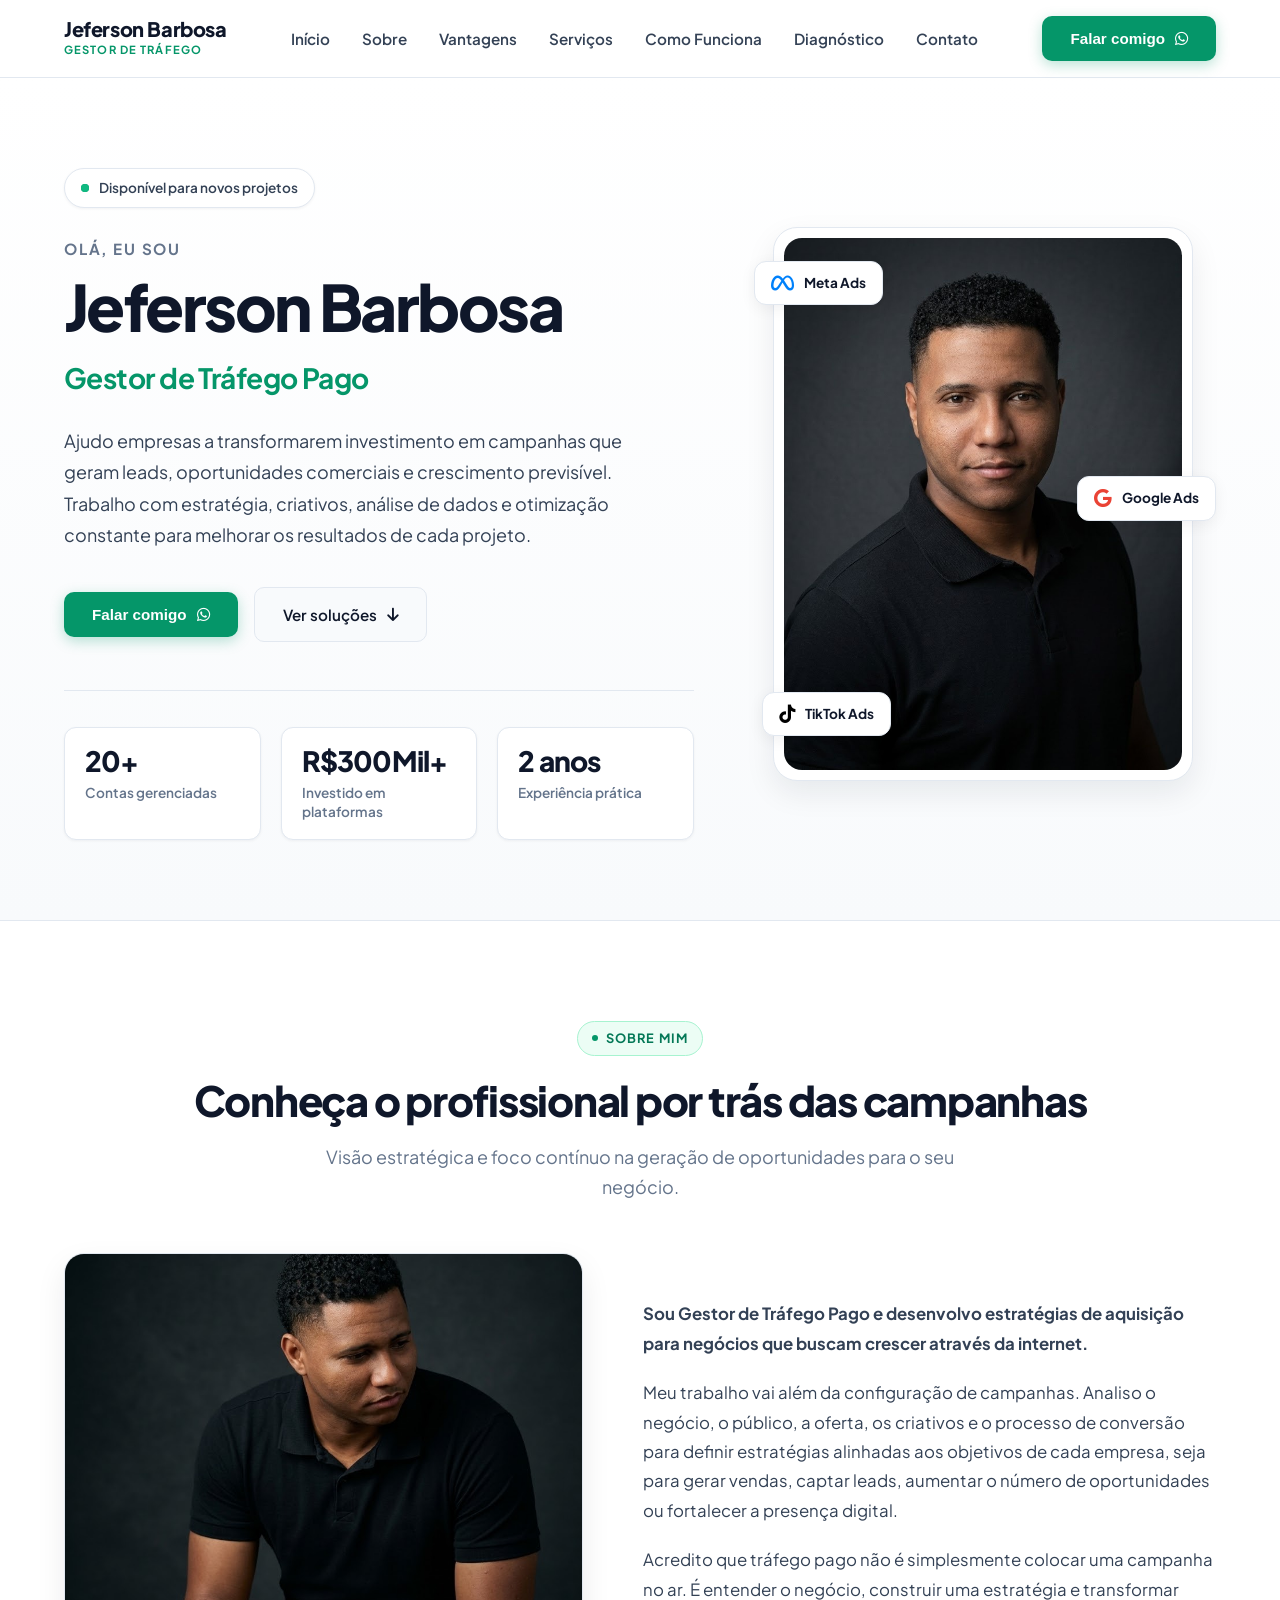
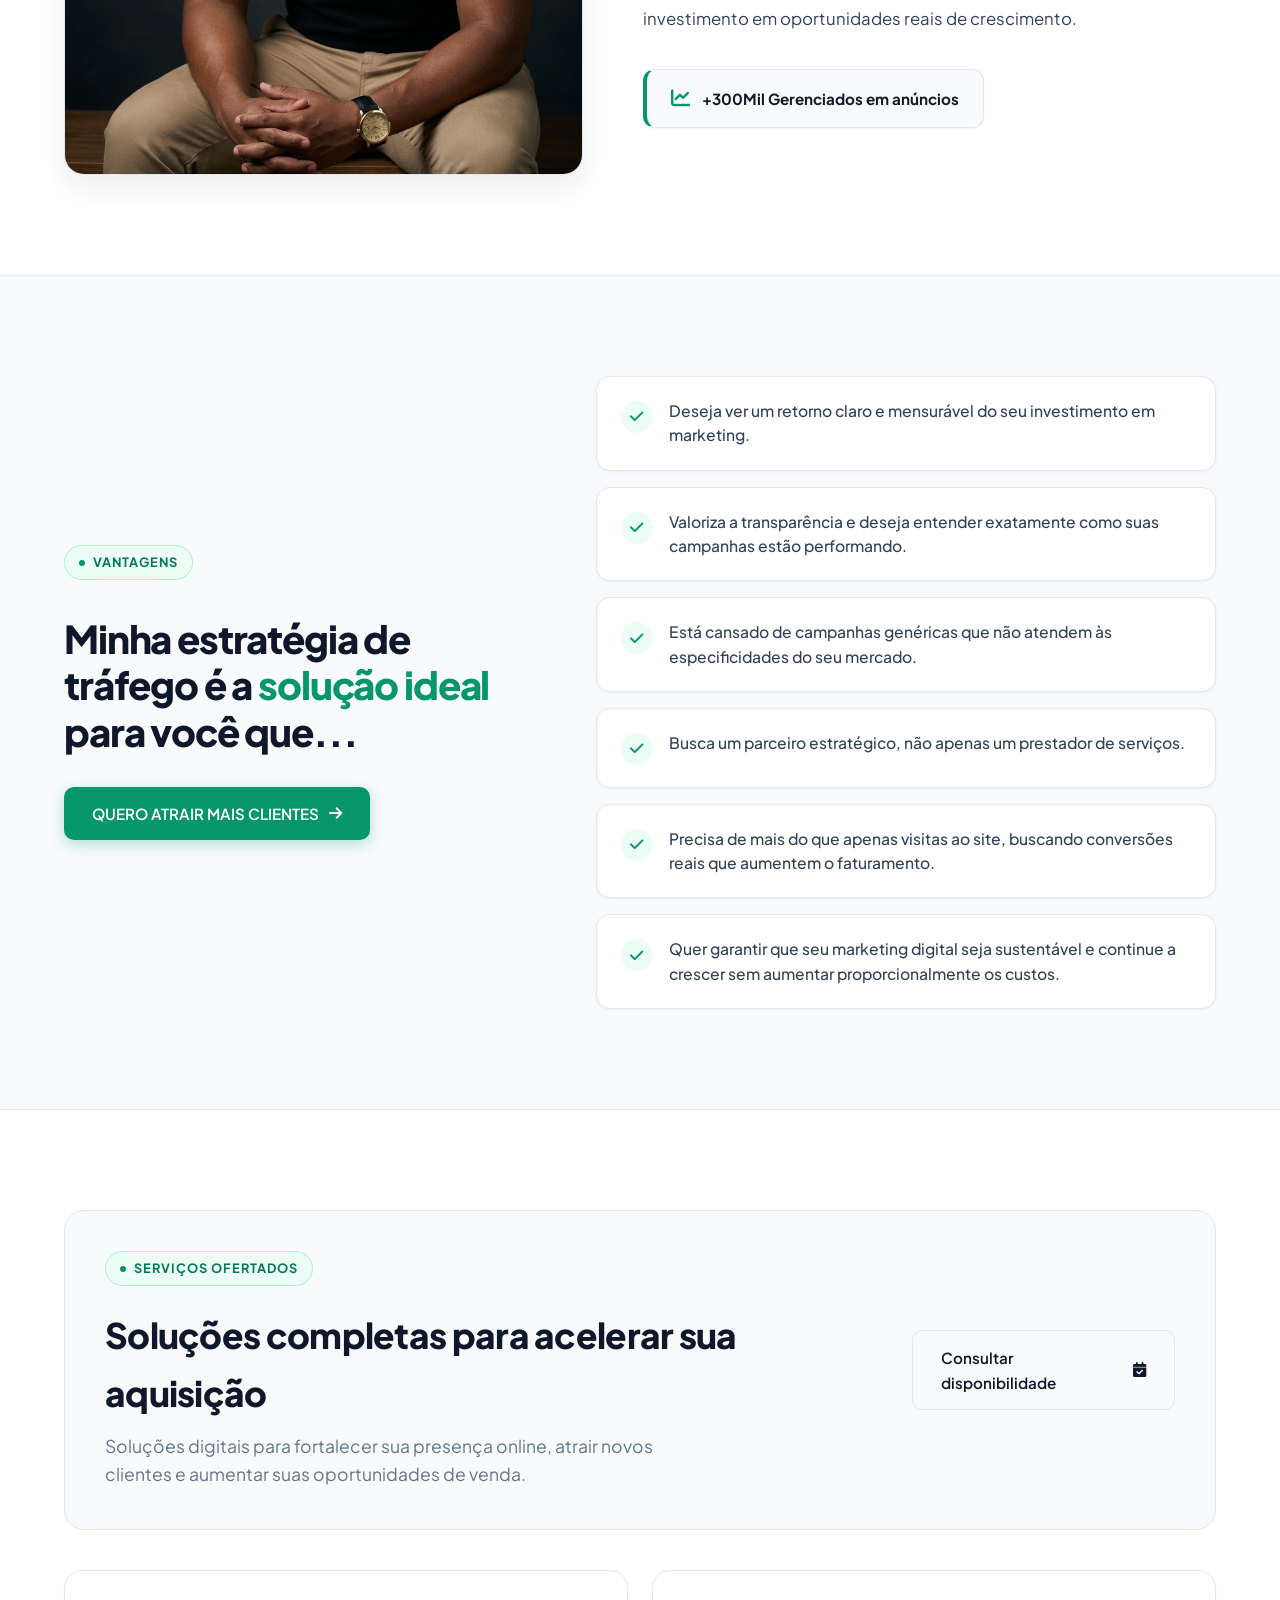
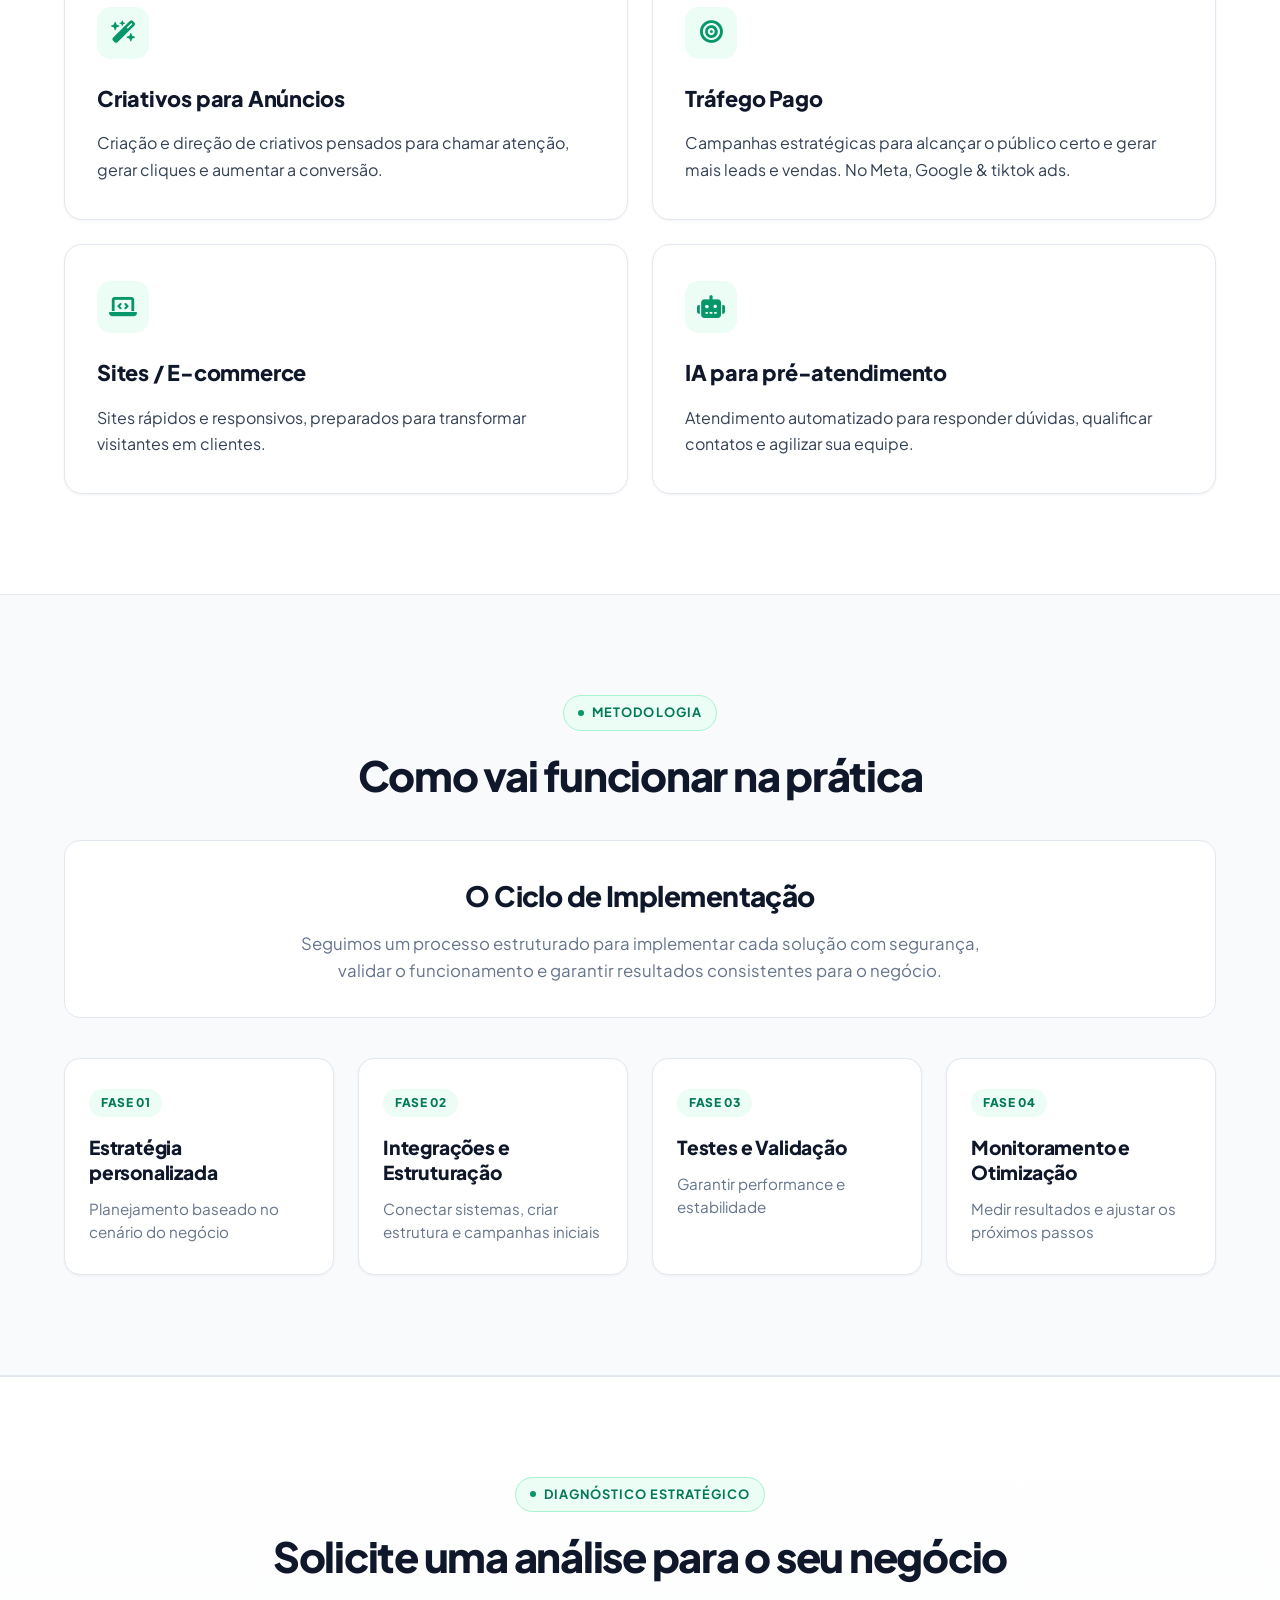
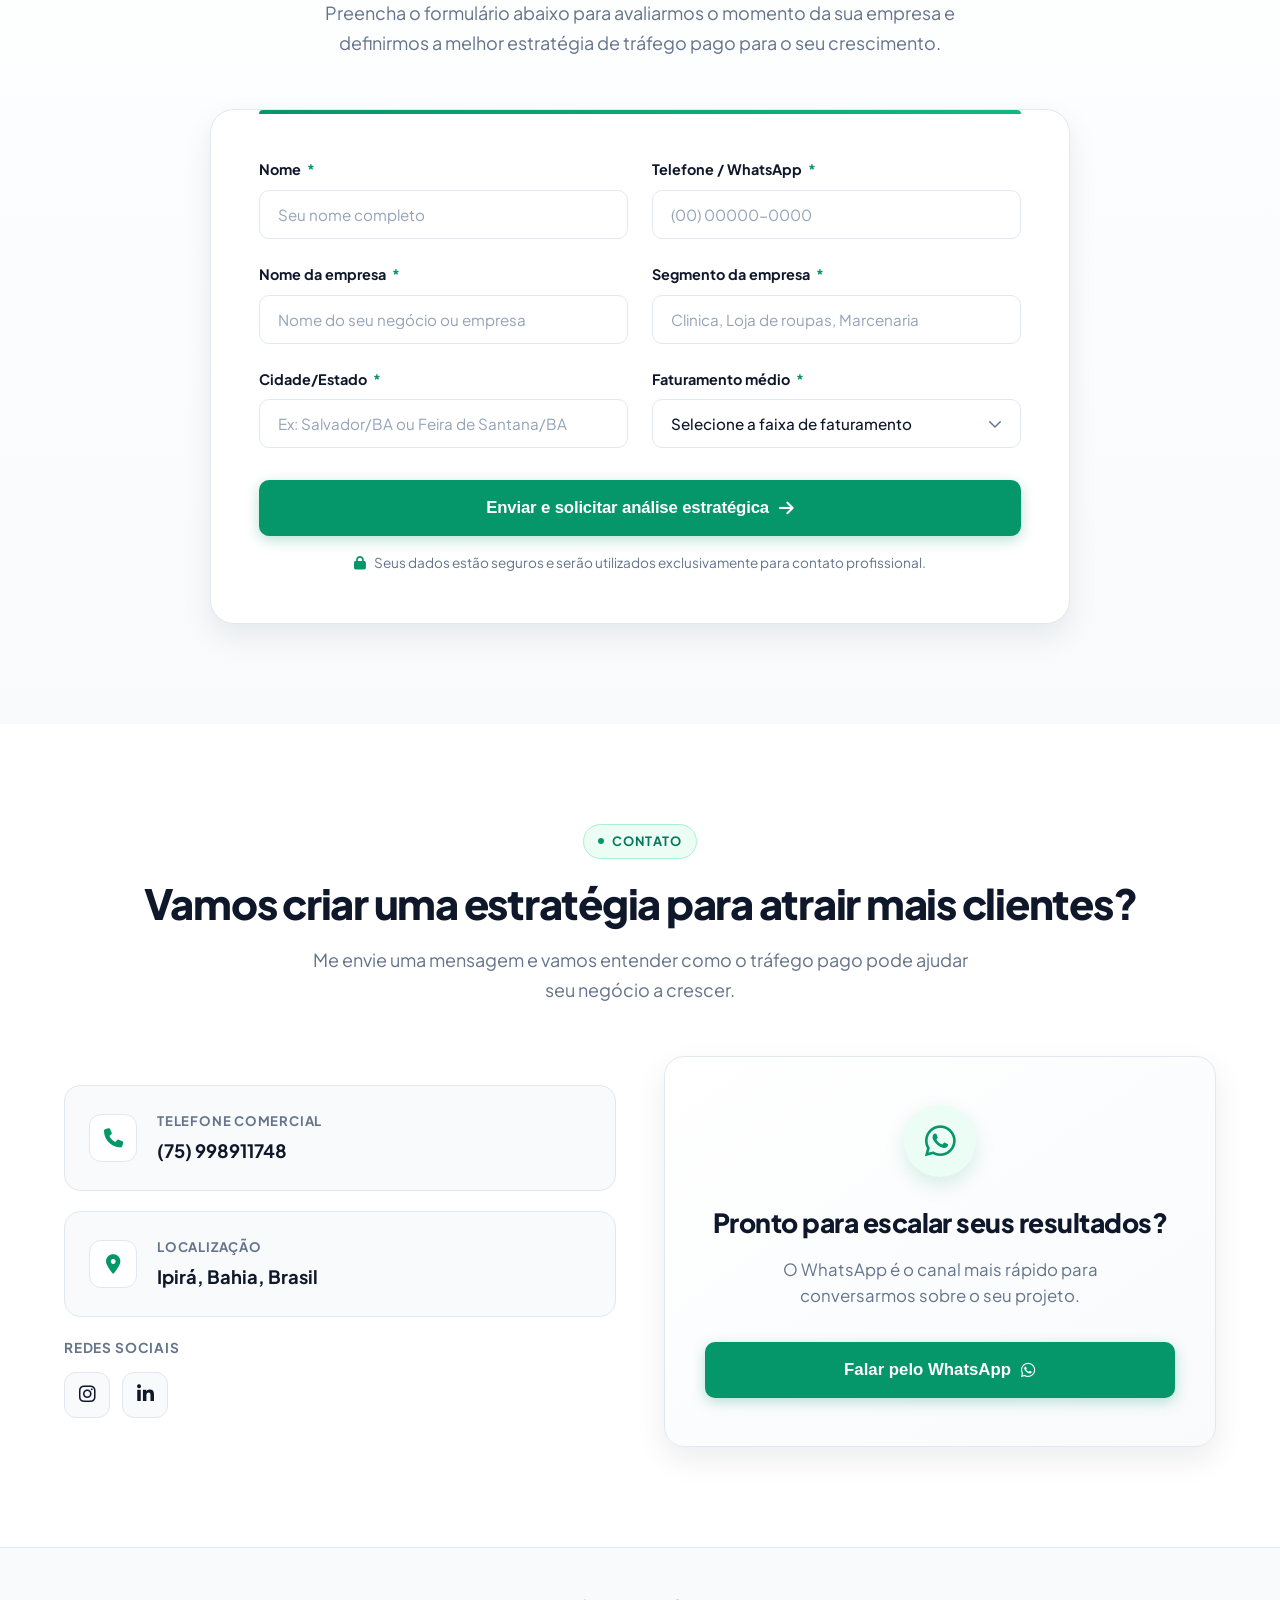
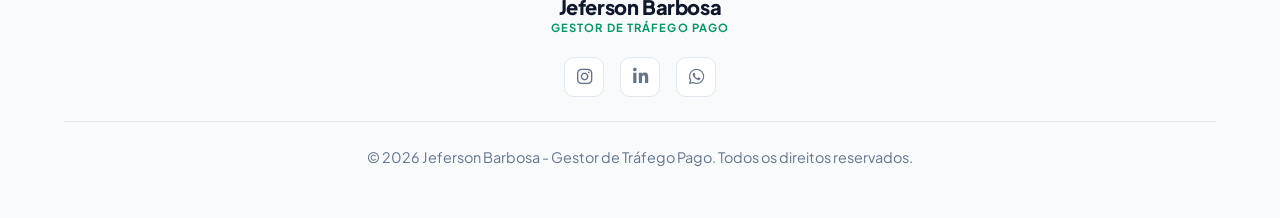
==== commit de83478f: "refactor: converter botoes WhatsApp de <a> para <button> para rastreamento GTM preciso" ====
--- a/index.html
+++ b/index.html
@@ -54,9 +54,9 @@
                 </nav>
 
                 <div class="header-action">
-                    <a href="https://api.whatsapp.com/send?phone=5575998911748&text=Ol%C3%A1%2C%20Jeferson%21%20Gostaria%20de%20entender%20como%20o%20tr%C3%A1fego%20pago%20pode%20ajudar%20meu%20neg%C3%B3cio." class="btn btn-primary" target="_blank" rel="noopener noreferrer">
+                    <button type="button" id="btn-whatsapp-header" class="btn btn-primary btn-whatsapp" data-track="whatsapp" data-location="header" data-href="https://api.whatsapp.com/send?phone=5575998911748&text=Ol%C3%A1%2C%20Jeferson%21%20Gostaria%20de%20entender%20como%20o%20tr%C3%A1fego%20pago%20pode%20ajudar%20meu%20neg%C3%B3cio.">
                         Falar comigo <i class="fa-brands fa-whatsapp"></i>
-                    </a>
+                    </button>
                     
                     <button class="mobile-menu-btn" id="mobileMenuBtn" aria-label="Abrir menu de navegação">
                         <i class="fa-solid fa-bars"></i>
@@ -87,9 +87,9 @@
             <a href="#diagnostico" class="mobile-drawer-link">Diagnóstico</a>
             <a href="#contato" class="mobile-drawer-link">Contato</a>
         </nav>
-        <a href="https://api.whatsapp.com/send?phone=5575998911748&text=Ol%C3%A1%2C%20Jeferson%21%20Gostaria%20de%20entender%20como%20o%20tr%C3%A1fego%20pago%20pode%20ajudar%20meu%20neg%C3%B3cio." class="btn btn-primary" target="_blank" rel="noopener noreferrer" style="width: 100%;">
+        <button type="button" id="btn-whatsapp-drawer" class="btn btn-primary btn-whatsapp" data-track="whatsapp" data-location="drawer" data-href="https://api.whatsapp.com/send?phone=5575998911748&text=Ol%C3%A1%2C%20Jeferson%21%20Gostaria%20de%20entender%20como%20o%20tr%C3%A1fego%20pago%20pode%20ajudar%20meu%20neg%C3%B3cio." style="width: 100%;">
             Falar comigo <i class="fa-brands fa-whatsapp"></i>
-        </a>
+        </button>
     </div>
 
     <!-- 1. Hero / Início -->
@@ -114,9 +114,9 @@
                     </p>
                     
                     <div class="hero-cta-group">
-                        <a href="https://api.whatsapp.com/send?phone=5575998911748&text=Ol%C3%A1%2C%20Jeferson%21%20Tenho%20interesse%20em%20estruturar%20campanhas%20para%20gerar%20leads." class="btn btn-primary" target="_blank" rel="noopener noreferrer">
+                        <button type="button" id="btn-whatsapp-hero" class="btn btn-primary btn-whatsapp" data-track="whatsapp" data-location="hero" data-href="https://api.whatsapp.com/send?phone=5575998911748&text=Ol%C3%A1%2C%20Jeferson%21%20Tenho%20interesse%20em%20estruturar%20campanhas%20para%20gerar%20leads.">
                             Falar comigo <i class="fa-brands fa-whatsapp"></i>
-                        </a>
+                        </button>
                         <a href="#servicos" class="btn btn-secondary">
                             Ver soluções <i class="fa-solid fa-arrow-down"></i>
                         </a>
@@ -505,9 +505,9 @@
                     <h3>Pronto para escalar seus resultados?</h3>
                     <p>O WhatsApp é o canal mais rápido para conversarmos sobre o seu projeto.</p>
                     
-                    <a href="https://api.whatsapp.com/send?phone=5575998911748&text=Ol%C3%A1%2C%20Jeferson%21%20Gostaria%20de%20entender%20como%20o%20tr%C3%A1fego%20pago%20pode%20ajudar%20meu%20neg%C3%B3cio." class="btn btn-primary btn-whatsapp-full" target="_blank" rel="noopener noreferrer">
+                    <button type="button" id="btn-whatsapp-contato" class="btn btn-primary btn-whatsapp-full btn-whatsapp" data-track="whatsapp" data-location="contato" data-href="https://api.whatsapp.com/send?phone=5575998911748&text=Ol%C3%A1%2C%20Jeferson%21%20Gostaria%20de%20entender%20como%20o%20tr%C3%A1fego%20pago%20pode%20ajudar%20meu%20neg%C3%B3cio.">
                         Falar pelo WhatsApp <i class="fa-brands fa-whatsapp"></i>
-                    </a>
+                    </button>
                 </div>
             </div>
         </div>
@@ -524,7 +524,7 @@
                 <div class="footer-socials">
                     <a href="https://www.instagram.com/mr.barbosa20/" target="_blank" rel="noopener noreferrer" aria-label="Instagram"><i class="fa-brands fa-instagram"></i></a>
                     <a href="https://www.linkedin.com/in/jefferson-barbosa-274703274/" target="_blank" rel="noopener noreferrer" aria-label="LinkedIn"><i class="fa-brands fa-linkedin-in"></i></a>
-                    <a href="https://api.whatsapp.com/send?phone=5575998911748&text=Ol%C3%A1%2C%20Jeferson%21%20Gostaria%20de%20entender%20como%20o%20tr%C3%A1fego%20pago%20pode%20ajudar%20meu%20neg%C3%B3cio." target="_blank" rel="noopener noreferrer" aria-label="WhatsApp"><i class="fa-brands fa-whatsapp"></i></a>
+                    <button type="button" id="btn-whatsapp-footer" class="social-card social-link-whatsapp btn-whatsapp" data-track="whatsapp" data-location="footer" data-href="https://api.whatsapp.com/send?phone=5575998911748&text=Ol%C3%A1%2C%20Jeferson%21%20Gostaria%20de%20entender%20como%20o%20tr%C3%A1fego%20pago%20pode%20ajudar%20meu%20neg%C3%B3cio." aria-label="WhatsApp"><i class="fa-brands fa-whatsapp"></i></button>
                 </div>
             </div>
             <div class="footer-bottom">
--- a/style.css
+++ b/style.css
@@ -71,6 +71,11 @@
     text-decoration: none;
     color: inherit;
     transition: var(--transition);
+}
+
+/* Rastreamento GTM: garante que o target do clique seja sempre a tag <a> ou <button> e nunca elementos internos como <i> ou <span> */
+a *, button * {
+    pointer-events: none;
 }
 
 img {
@@ -1059,7 +1064,8 @@
     gap: 16px;
 }
 
-.footer-socials a {
+.footer-socials a,
+.footer-socials button {
     width: 40px;
     height: 40px;
     border-radius: 10px;
@@ -1071,9 +1077,14 @@
     color: var(--color-text-muted);
     font-size: 1.1rem;
     transition: var(--transition);
-}
-
-.footer-socials a:hover {
+    cursor: pointer;
+    box-shadow: none;
+    padding: 0;
+    text-decoration: none;
+}
+
+.footer-socials a:hover,
+.footer-socials button:hover {
     color: var(--color-accent);
     border-color: var(--color-accent-border);
     transform: translateY(-2px);
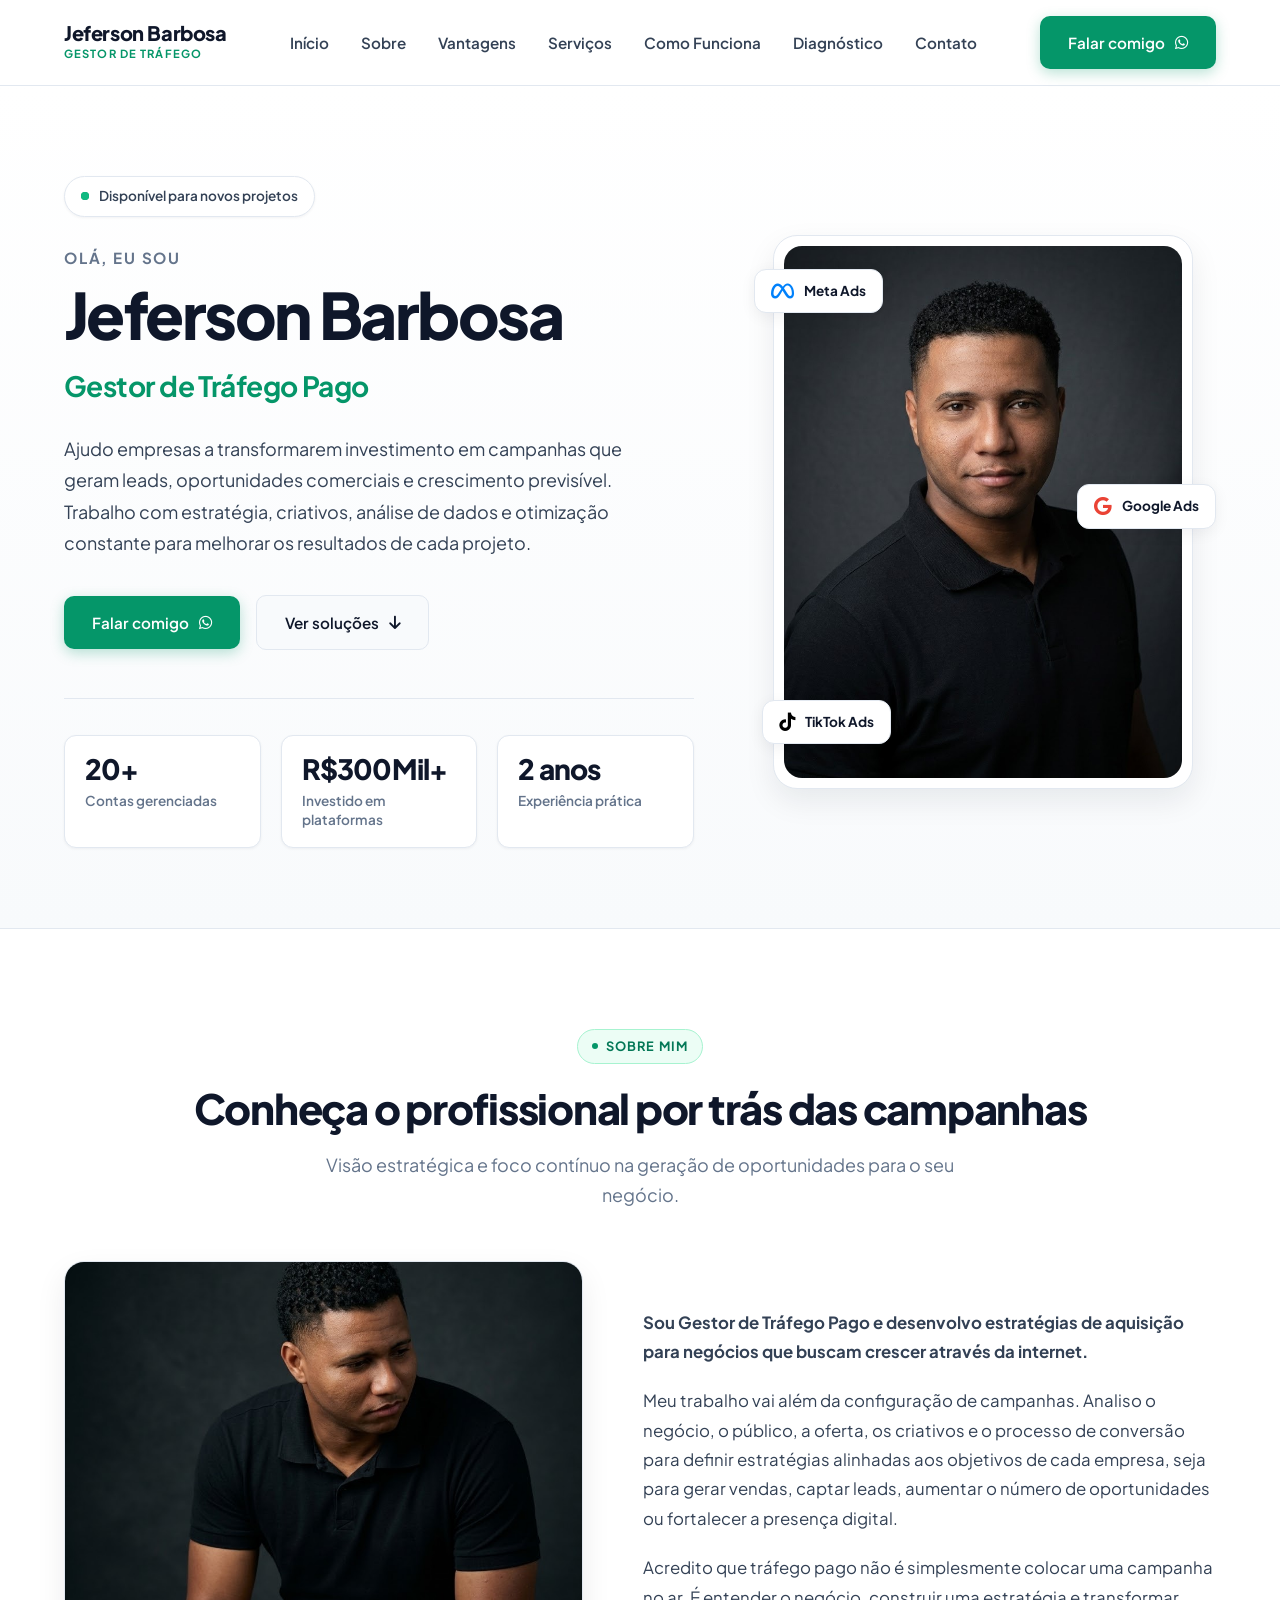
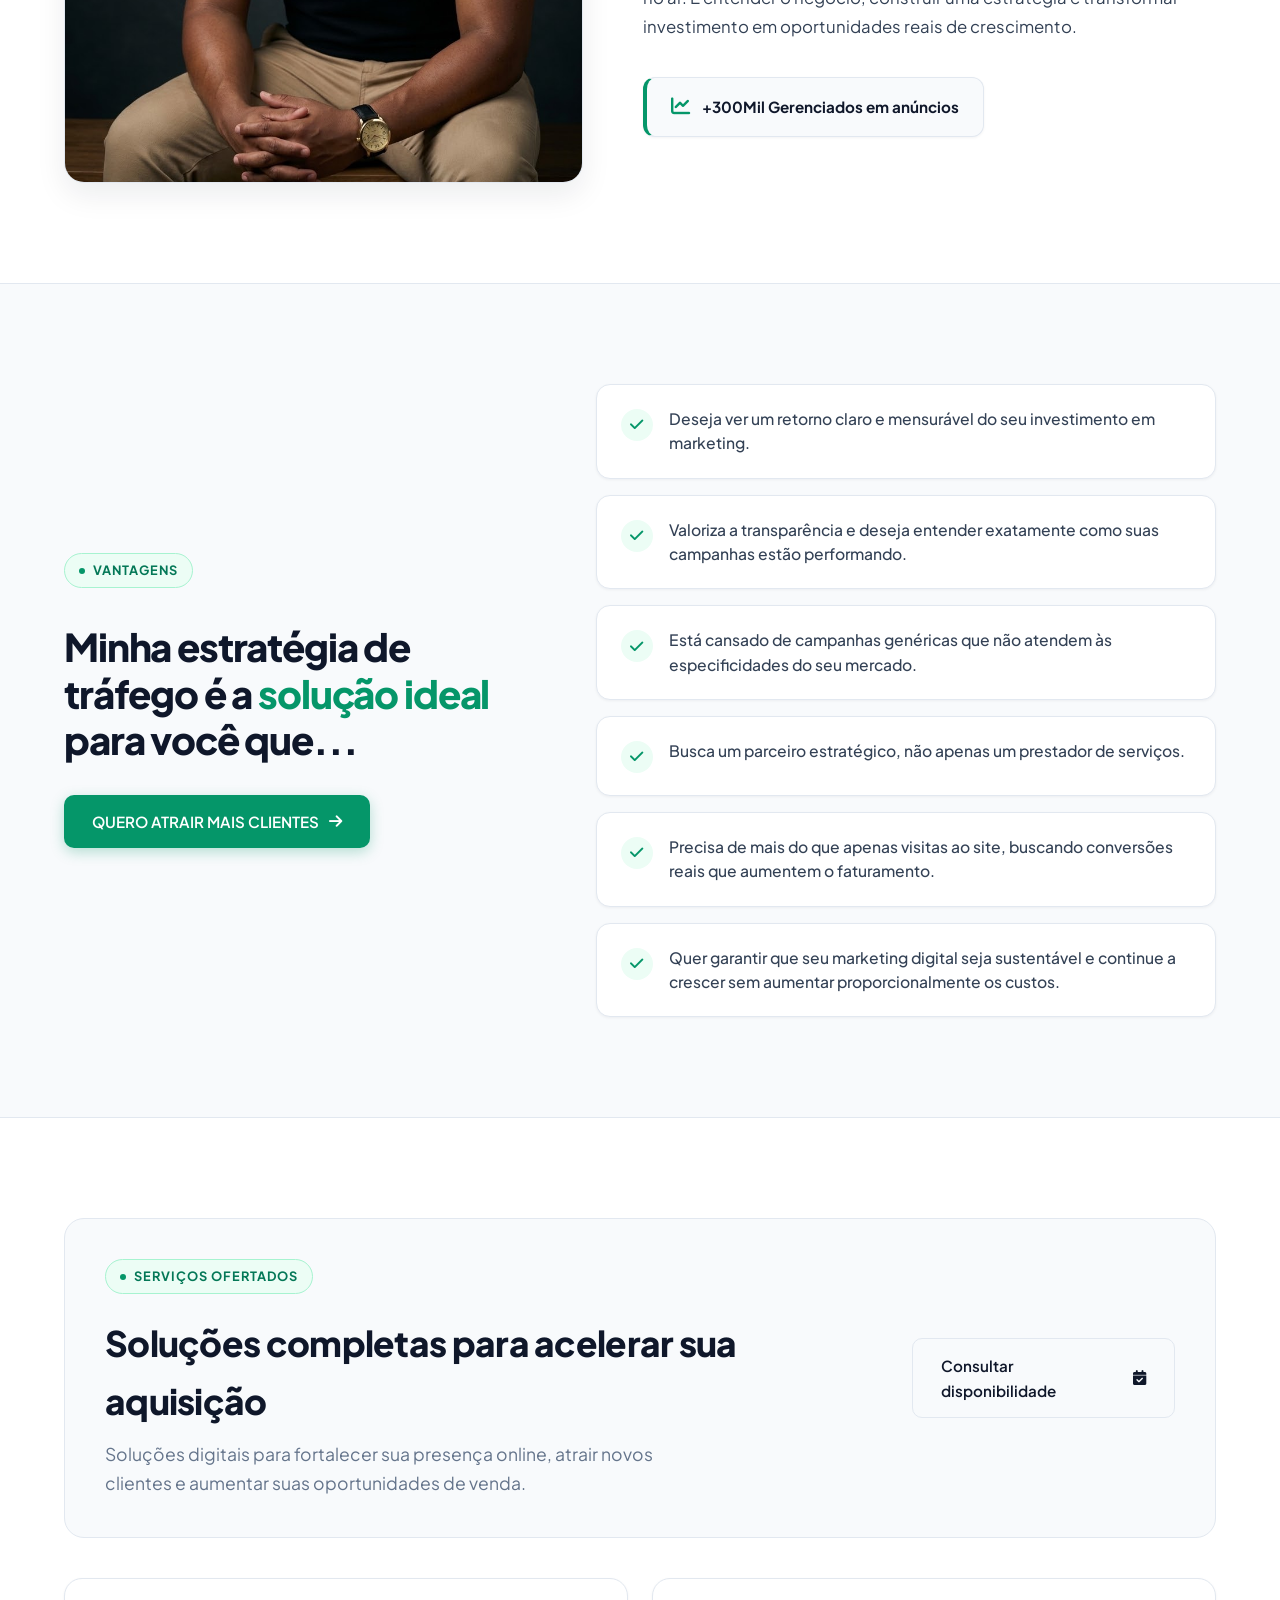
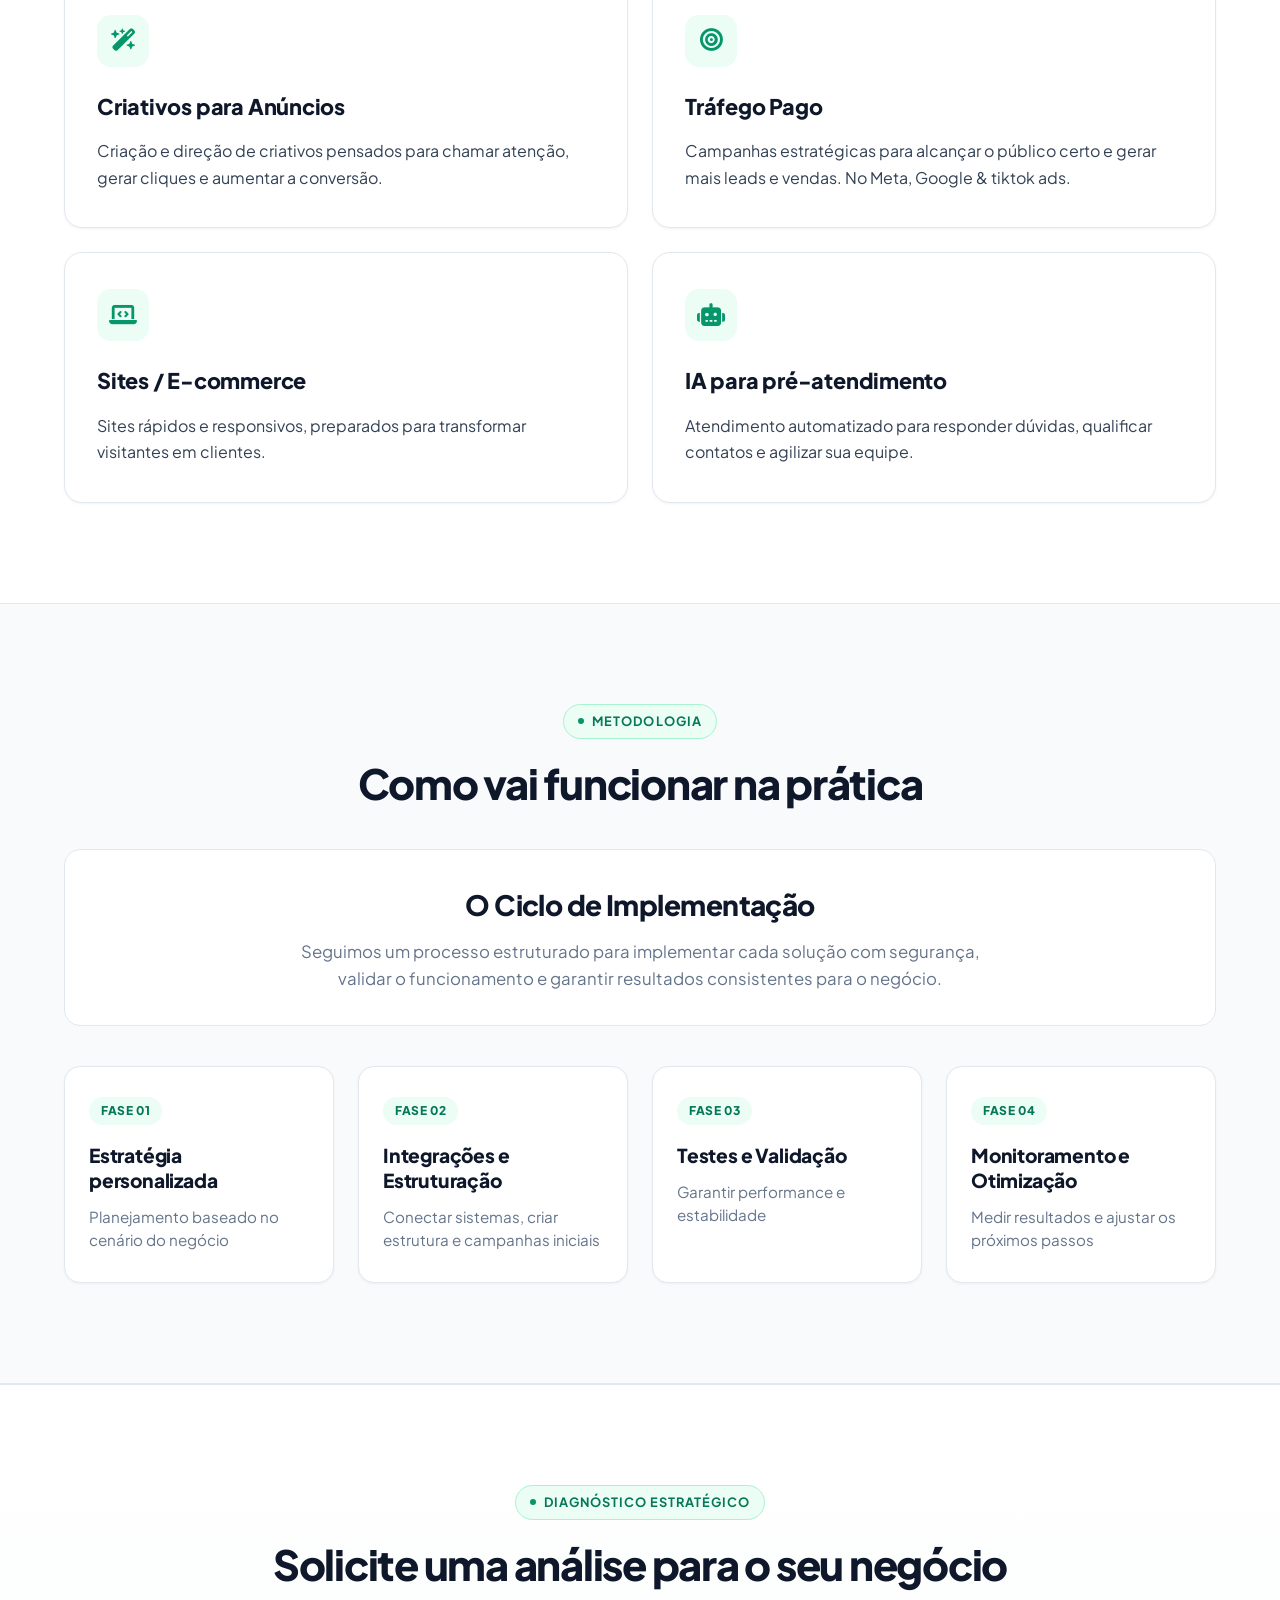
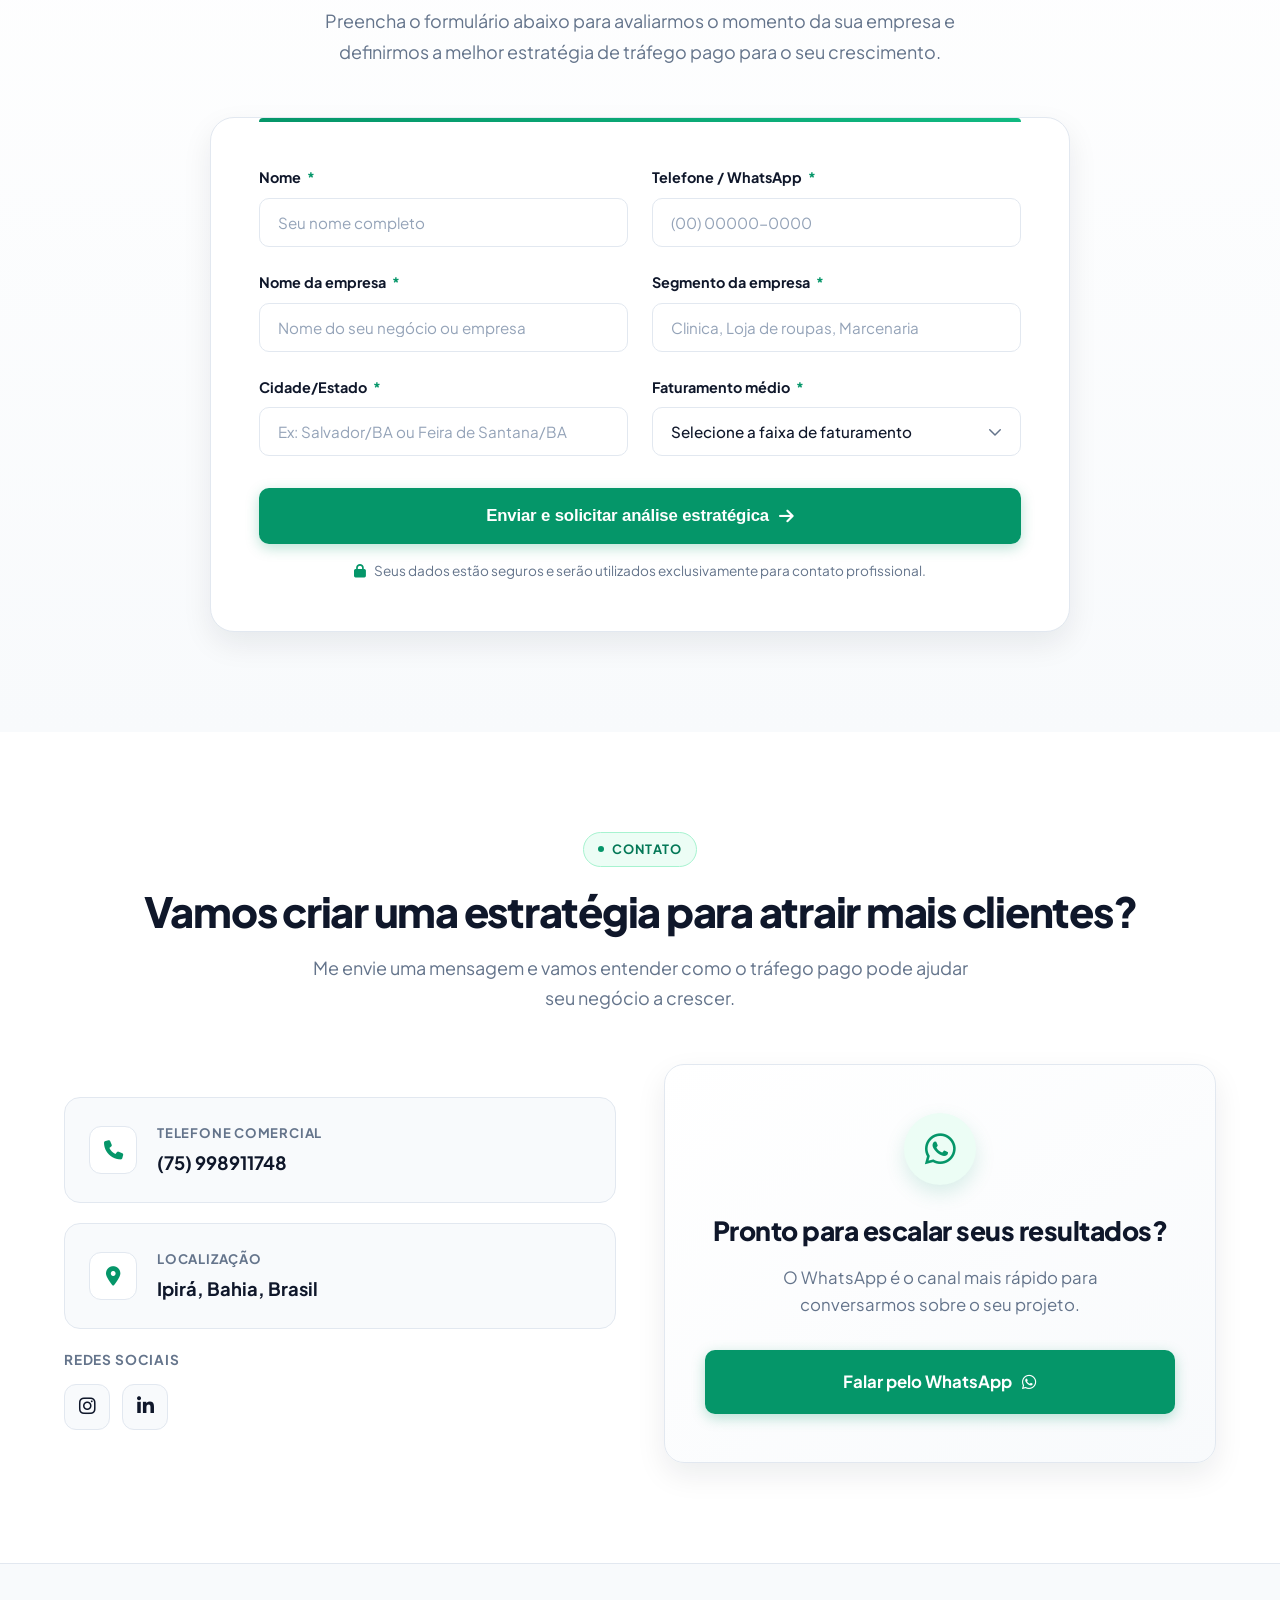
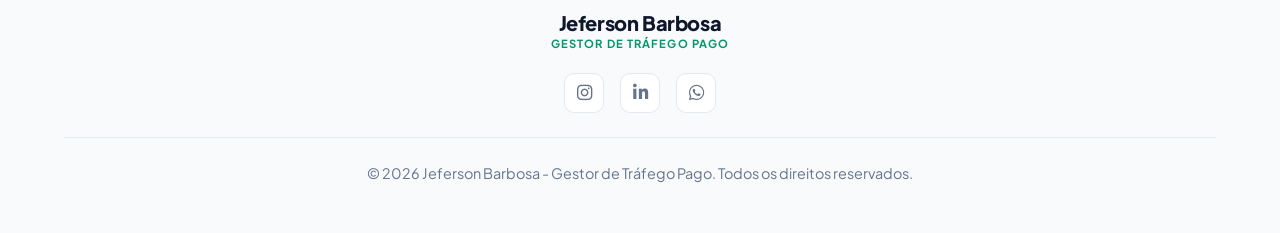
==== commit ef6a1d96: "fix(gtm): restaurar tags a com target blank para disparar Clique no link e Clique no Tag Assistant" ====
--- a/index.html
+++ b/index.html
@@ -54,9 +54,9 @@
                 </nav>
 
                 <div class="header-action">
-                    <button type="button" id="btn-whatsapp-header" class="btn btn-primary btn-whatsapp" data-track="whatsapp" data-location="header" data-href="https://api.whatsapp.com/send?phone=5575998911748&text=Ol%C3%A1%2C%20Jeferson%21%20Gostaria%20de%20entender%20como%20o%20tr%C3%A1fego%20pago%20pode%20ajudar%20meu%20neg%C3%B3cio.">
+                    <a href="https://api.whatsapp.com/send?phone=5575998911748&text=Ol%C3%A1%2C%20Jeferson%21%20Gostaria%20de%20entender%20como%20o%20tr%C3%A1fego%20pago%20pode%20ajudar%20meu%20neg%C3%B3cio." target="_blank" rel="noopener noreferrer" id="btn-whatsapp-header" class="btn btn-primary btn-whatsapp" data-track="whatsapp" data-location="header">
                         Falar comigo <i class="fa-brands fa-whatsapp"></i>
-                    </button>
+                    </a>
                     
                     <button class="mobile-menu-btn" id="mobileMenuBtn" aria-label="Abrir menu de navegação">
                         <i class="fa-solid fa-bars"></i>
@@ -87,9 +87,9 @@
             <a href="#diagnostico" class="mobile-drawer-link">Diagnóstico</a>
             <a href="#contato" class="mobile-drawer-link">Contato</a>
         </nav>
-        <button type="button" id="btn-whatsapp-drawer" class="btn btn-primary btn-whatsapp" data-track="whatsapp" data-location="drawer" data-href="https://api.whatsapp.com/send?phone=5575998911748&text=Ol%C3%A1%2C%20Jeferson%21%20Gostaria%20de%20entender%20como%20o%20tr%C3%A1fego%20pago%20pode%20ajudar%20meu%20neg%C3%B3cio." style="width: 100%;">
+        <a href="https://api.whatsapp.com/send?phone=5575998911748&text=Ol%C3%A1%2C%20Jeferson%21%20Gostaria%20de%20entender%20como%20o%20tr%C3%A1fego%20pago%20pode%20ajudar%20meu%20neg%C3%B3cio." target="_blank" rel="noopener noreferrer" id="btn-whatsapp-drawer" class="btn btn-primary btn-whatsapp" data-track="whatsapp" data-location="drawer" style="width: 100%;">
             Falar comigo <i class="fa-brands fa-whatsapp"></i>
-        </button>
+        </a>
     </div>
 
     <!-- 1. Hero / Início -->
@@ -114,9 +114,9 @@
                     </p>
                     
                     <div class="hero-cta-group">
-                        <button type="button" id="btn-whatsapp-hero" class="btn btn-primary btn-whatsapp" data-track="whatsapp" data-location="hero" data-href="https://api.whatsapp.com/send?phone=5575998911748&text=Ol%C3%A1%2C%20Jeferson%21%20Tenho%20interesse%20em%20estruturar%20campanhas%20para%20gerar%20leads.">
+                        <a href="https://api.whatsapp.com/send?phone=5575998911748&text=Ol%C3%A1%2C%20Jeferson%21%20Tenho%20interesse%20em%20estruturar%20campanhas%20para%20gerar%20leads." target="_blank" rel="noopener noreferrer" id="btn-whatsapp-hero" class="btn btn-primary btn-whatsapp" data-track="whatsapp" data-location="hero">
                             Falar comigo <i class="fa-brands fa-whatsapp"></i>
-                        </button>
+                        </a>
                         <a href="#servicos" class="btn btn-secondary">
                             Ver soluções <i class="fa-solid fa-arrow-down"></i>
                         </a>
@@ -505,9 +505,9 @@
                     <h3>Pronto para escalar seus resultados?</h3>
                     <p>O WhatsApp é o canal mais rápido para conversarmos sobre o seu projeto.</p>
                     
-                    <button type="button" id="btn-whatsapp-contato" class="btn btn-primary btn-whatsapp-full btn-whatsapp" data-track="whatsapp" data-location="contato" data-href="https://api.whatsapp.com/send?phone=5575998911748&text=Ol%C3%A1%2C%20Jeferson%21%20Gostaria%20de%20entender%20como%20o%20tr%C3%A1fego%20pago%20pode%20ajudar%20meu%20neg%C3%B3cio.">
+                    <a href="https://api.whatsapp.com/send?phone=5575998911748&text=Ol%C3%A1%2C%20Jeferson%21%20Gostaria%20de%20entender%20como%20o%20tr%C3%A1fego%20pago%20pode%20ajudar%20meu%20neg%C3%B3cio." target="_blank" rel="noopener noreferrer" id="btn-whatsapp-contato" class="btn btn-primary btn-whatsapp-full btn-whatsapp" data-track="whatsapp" data-location="contato">
                         Falar pelo WhatsApp <i class="fa-brands fa-whatsapp"></i>
-                    </button>
+                    </a>
                 </div>
             </div>
         </div>
@@ -524,7 +524,7 @@
                 <div class="footer-socials">
                     <a href="https://www.instagram.com/mr.barbosa20/" target="_blank" rel="noopener noreferrer" aria-label="Instagram"><i class="fa-brands fa-instagram"></i></a>
                     <a href="https://www.linkedin.com/in/jefferson-barbosa-274703274/" target="_blank" rel="noopener noreferrer" aria-label="LinkedIn"><i class="fa-brands fa-linkedin-in"></i></a>
-                    <button type="button" id="btn-whatsapp-footer" class="social-card social-link-whatsapp btn-whatsapp" data-track="whatsapp" data-location="footer" data-href="https://api.whatsapp.com/send?phone=5575998911748&text=Ol%C3%A1%2C%20Jeferson%21%20Gostaria%20de%20entender%20como%20o%20tr%C3%A1fego%20pago%20pode%20ajudar%20meu%20neg%C3%B3cio." aria-label="WhatsApp"><i class="fa-brands fa-whatsapp"></i></button>
+                    <a href="https://api.whatsapp.com/send?phone=5575998911748&text=Ol%C3%A1%2C%20Jeferson%21%20Gostaria%20de%20entender%20como%20o%20tr%C3%A1fego%20pago%20pode%20ajudar%20meu%20neg%C3%B3cio." target="_blank" rel="noopener noreferrer" id="btn-whatsapp-footer" class="social-card social-link-whatsapp btn-whatsapp" data-track="whatsapp" data-location="footer" aria-label="WhatsApp"><i class="fa-brands fa-whatsapp"></i></a>
                 </div>
             </div>
             <div class="footer-bottom">
